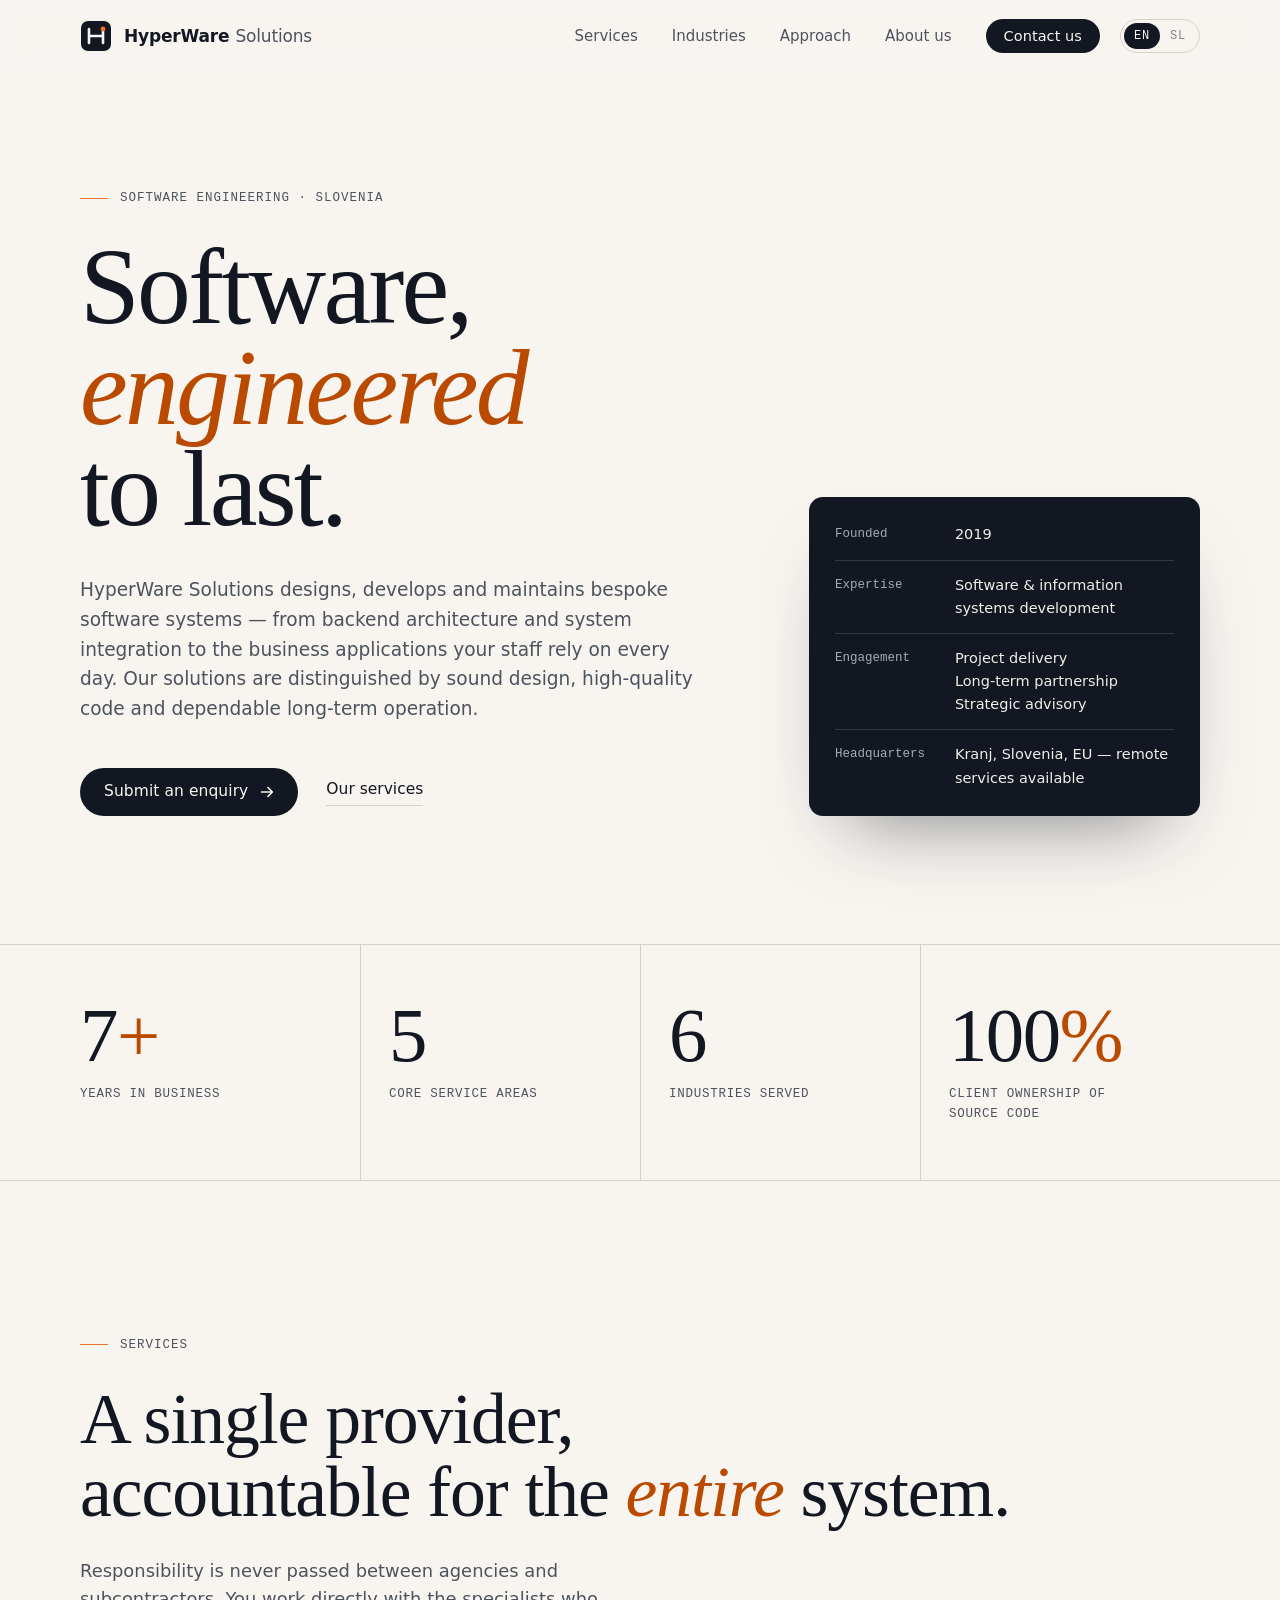
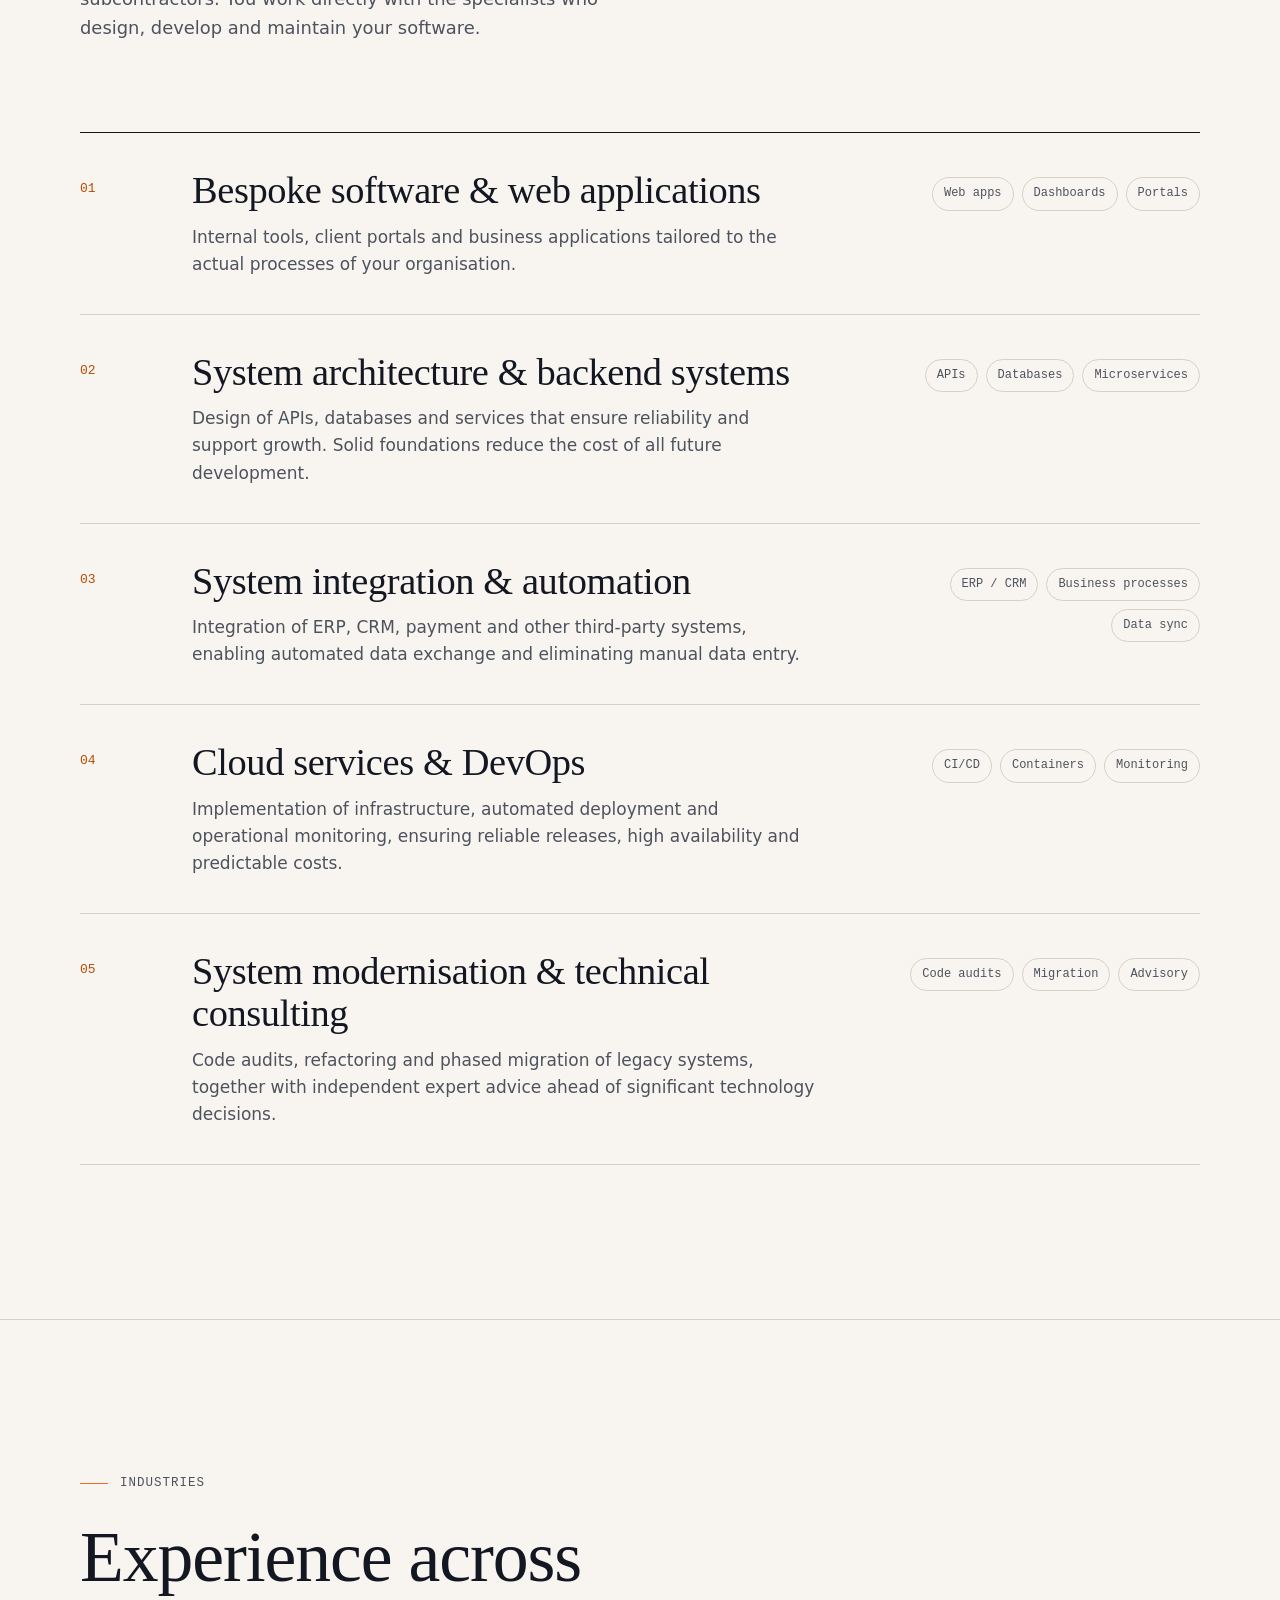
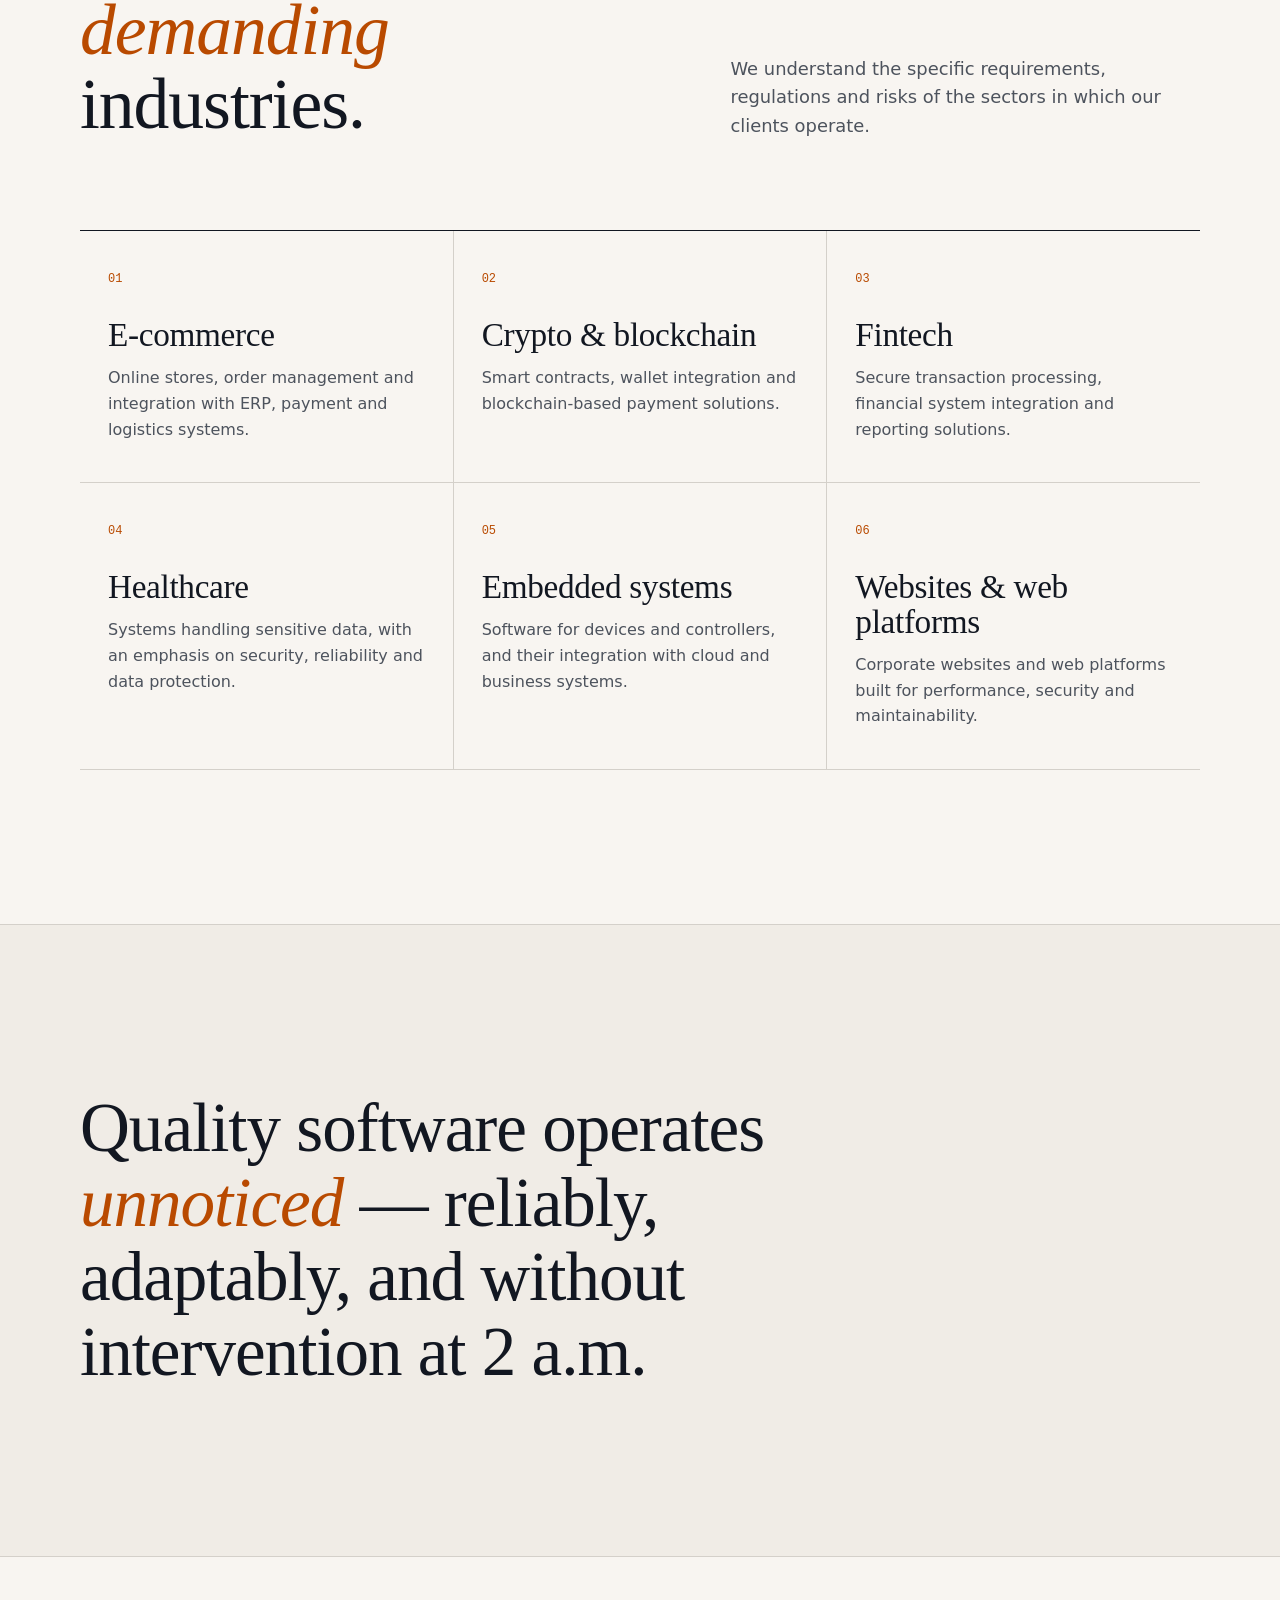
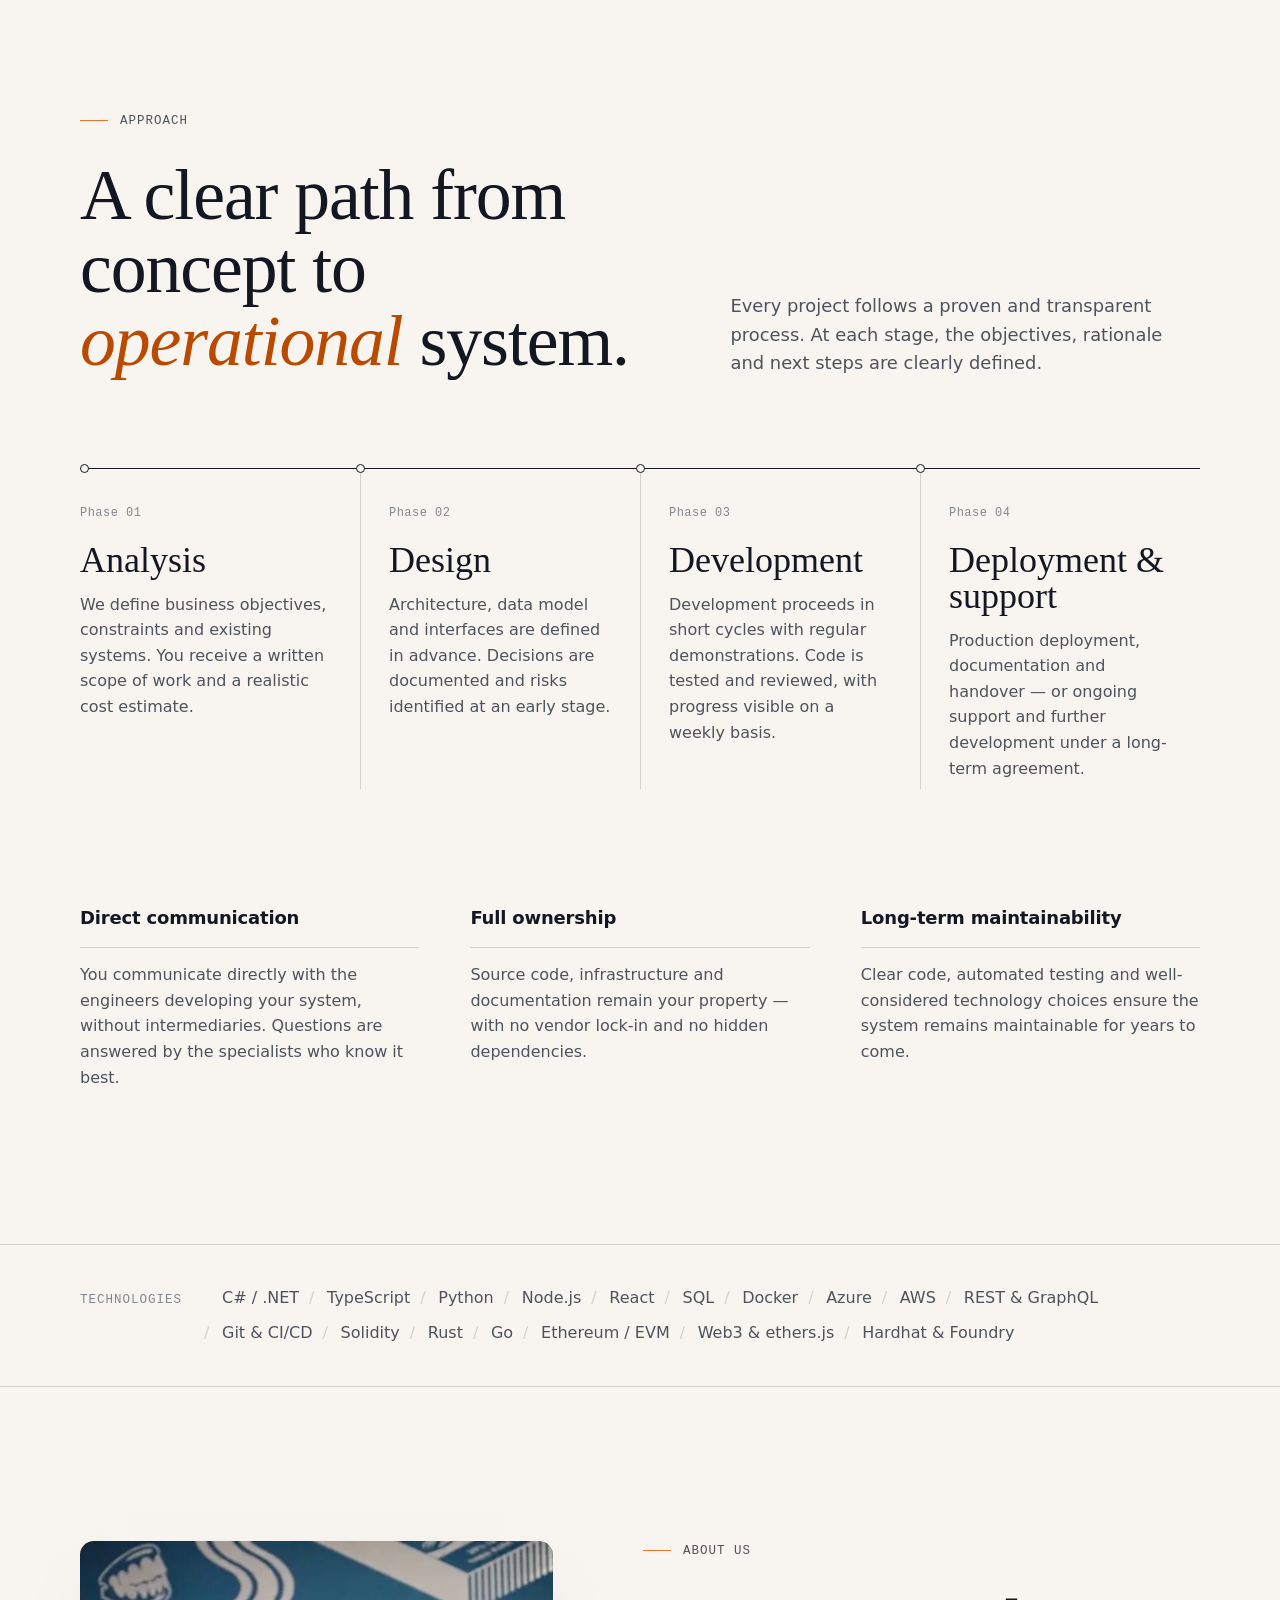
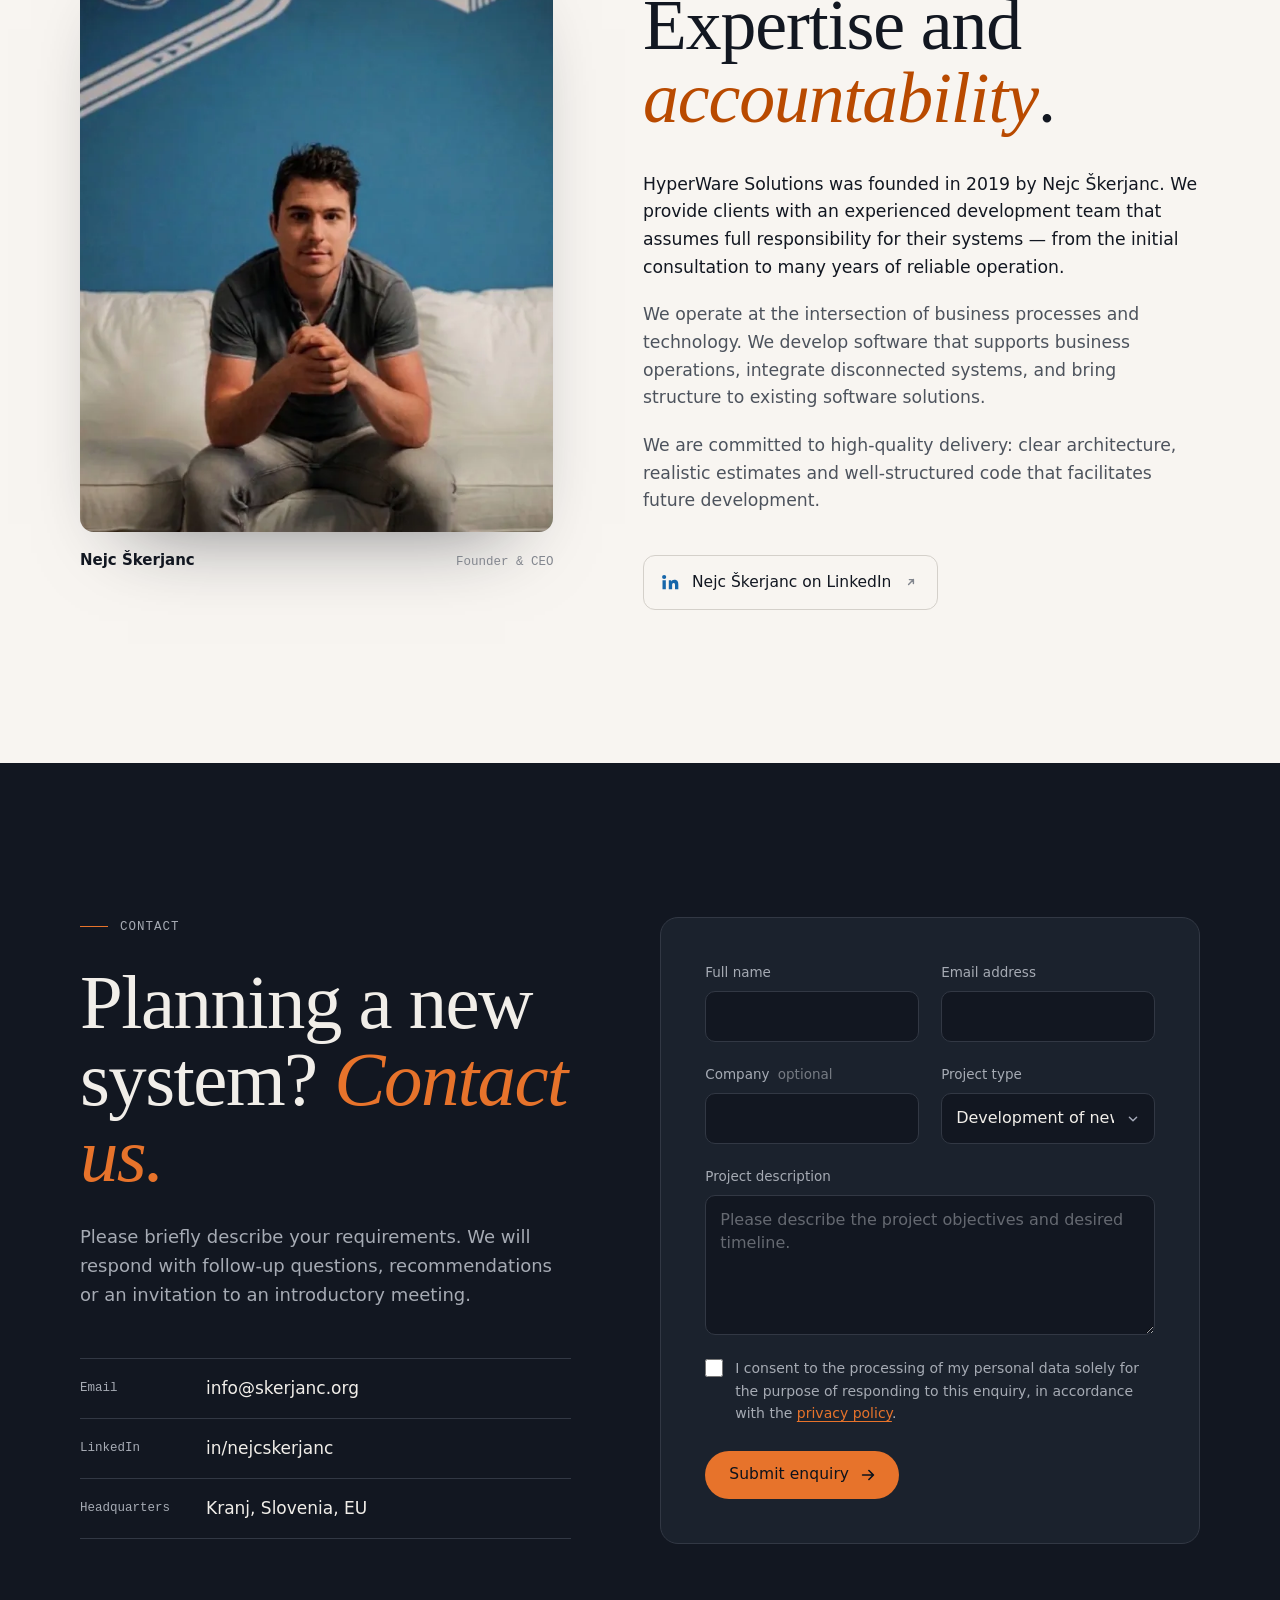
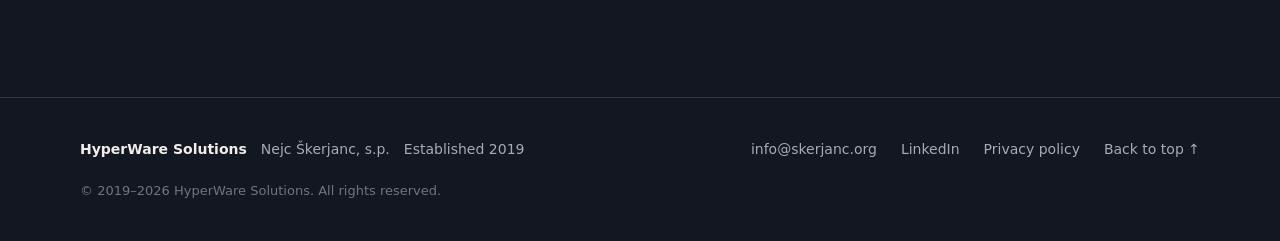
==== index.html @ 7e62a712 "Add key figures, industries, privacy policy, 404 page, share image; self-host fonts Co-Authored-By: " ====
<!doctype html>
<html lang="en">
<head>
  <meta charset="utf-8">
  <meta name="viewport" content="width=device-width, initial-scale=1">
  <title data-i18n="meta.title">HyperWare Solutions — Software &amp; Information Systems Development</title>
  <meta name="description" data-i18n-attr="content:meta.description" content="HyperWare Solutions (Nejc Škerjanc, s.p.) provides design and development of bespoke software, backend systems, system integration and cloud infrastructure for business clients.">
  <meta name="author" content="Nejc Škerjanc">
  <link rel="canonical" href="https://skerjanc.org/">

  <!-- Social preview -->
  <meta property="og:type" content="website">
  <meta property="og:title" content="HyperWare Solutions — Software, engineered to last">
  <meta property="og:description" content="Bespoke software, system architecture, integration and cloud services. Headquartered in Kranj, Slovenia.">
  <meta property="og:url" content="https://skerjanc.org/">
  <meta property="og:locale" content="en_GB">
  <meta property="og:locale:alternate" content="sl_SI">
  <meta property="og:site_name" content="HyperWare Solutions">
  <meta property="og:image" content="https://skerjanc.org/assets/share.png">
  <meta property="og:image:width" content="1200">
  <meta property="og:image:height" content="630">
  <meta property="og:image:alt" content="HyperWare Solutions — Software, engineered to last">
  <meta name="twitter:card" content="summary_large_image">
  <meta name="theme-color" content="#f6f3ee">

  <link rel="icon" href="assets/favicon.svg" type="image/svg+xml">

  <link rel="preload" href="assets/fonts/instrument-serif-normal-latin.woff2" as="font" type="font/woff2" crossorigin>
  <link rel="preload" href="assets/fonts/geist-normal-latin.woff2" as="font" type="font/woff2" crossorigin>
  <link rel="stylesheet" href="assets/fonts/fonts.css">

  <link rel="stylesheet" href="styles.css">

  <!-- Apply saved language before first paint to avoid a flash of English -->
  <script>
    (function () {
      var lang = new URLSearchParams(location.search).get('lang');
      if (lang !== 'sl' && lang !== 'en') { try { lang = localStorage.getItem('hw-lang'); } catch (e) {} }
      if (lang === 'sl') document.documentElement.classList.add('lang-pending');
      setTimeout(function () { document.documentElement.classList.remove('lang-pending'); }, 1500);
    })();
  </script>

  <script type="application/ld+json">
  {
    "@context": "https://schema.org",
    "@type": "ProfessionalService",
    "name": "HyperWare Solutions",
    "legalName": "HyperWare Solutions, Nejc Škerjanc, s.p.",
    "url": "https://skerjanc.org/",
    "foundingDate": "2019",
    "email": "info@skerjanc.org",
    "founder": { "@type": "Person", "name": "Nejc Škerjanc", "jobTitle": "Founder & CEO", "sameAs": "https://www.linkedin.com/in/nejcskerjanc" },
    "areaServed": "Europe",
    "availableLanguage": ["English", "Slovenian"],
    "address": { "@type": "PostalAddress", "addressLocality": "Kranj", "addressCountry": "SI" },
    "sameAs": ["https://www.linkedin.com/in/nejcskerjanc"]
  }
  </script>
</head>
<body>
  <a class="skip" href="#main" data-i18n="skip">Skip to content</a>

  <header class="nav" id="top">
    <div class="wrap nav__inner">
      <a class="brand" href="#top" aria-label="HyperWare Solutions">
        <svg class="brand__mark" viewBox="0 0 32 32" aria-hidden="true">
          <rect x="1" y="1" width="30" height="30" rx="7" fill="currentColor"/>
          <path d="M9 9v14M23 9v14M9 16h14" stroke="var(--paper)" stroke-width="2.6" stroke-linecap="round"/>
          <circle cx="23" cy="9" r="2.4" fill="var(--accent)"/>
        </svg>
        <span class="brand__name">HyperWare<span class="brand__sub">Solutions</span></span>
      </a>

      <nav class="nav__links" aria-label="Primary">
        <a href="#services" data-i18n="nav.services">Services</a>
        <a href="#industries" data-i18n="nav.industries">Industries</a>
        <a href="#approach" data-i18n="nav.approach">Approach</a>
        <a href="#about" data-i18n="nav.about">About us</a>
        <a class="btn btn--small" href="#contact" data-i18n="nav.cta">Contact us</a>
      </nav>

      <div class="nav__end">
        <div class="lang" role="group" aria-label="Language / Jezik">
          <button type="button" class="lang__btn" data-lang="en" aria-pressed="true" lang="en" title="English">EN</button>
          <button type="button" class="lang__btn" data-lang="sl" aria-pressed="false" lang="sl" title="Slovenščina">SL</button>
        </div>
        <button class="nav__toggle" aria-expanded="false" aria-controls="mobile-menu" aria-label="Open menu">
          <span></span><span></span>
        </button>
      </div>
    </div>
    <div class="mobile-menu" id="mobile-menu" hidden>
      <a href="#services" data-i18n="nav.services">Services</a>
      <a href="#industries" data-i18n="nav.industries">Industries</a>
      <a href="#approach" data-i18n="nav.approach">Approach</a>
      <a href="#about" data-i18n="nav.about">About us</a>
      <a href="#contact" data-i18n="nav.cta">Contact us</a>
    </div>
  </header>

  <main id="main">

    <!-- ============ HERO ============ -->
    <section class="hero">
      <div class="wrap hero__grid">
        <div class="hero__copy">
          <p class="eyebrow reveal" data-i18n="hero.eyebrow">Software engineering · Slovenia</p>
          <h1 class="hero__title reveal" data-i18n="hero.title">Software,<br><em>engineered</em> to&nbsp;last.</h1>
          <p class="hero__lede reveal" data-i18n="hero.lede">HyperWare Solutions designs, develops and maintains bespoke software systems — from backend architecture and system integration to the business applications your staff rely on every day. Our solutions are distinguished by sound design, high-quality code and dependable long-term operation.</p>
          <div class="hero__actions reveal">
            <a class="btn" href="#contact"><span data-i18n="hero.cta">Submit an enquiry</span>
              <svg viewBox="0 0 20 20" aria-hidden="true"><path d="M4 10h11m-4-5 5 5-5 5" fill="none" stroke="currentColor" stroke-width="1.8" stroke-linecap="round" stroke-linejoin="round"/></svg>
            </a>
            <a class="link-arrow" href="#services" data-i18n="hero.link">Our services</a>
          </div>
        </div>

        <aside class="spec reveal" aria-label="Studio at a glance" data-i18n-attr="aria-label:spec.aria">
          <dl class="spec__list">
            <div><dt data-i18n="spec.since.k">Founded</dt><dd>2019</dd></div>
            <div><dt data-i18n="spec.focus.k">Expertise</dt><dd data-i18n="spec.focus.v">Software &amp; information systems development</dd></div>
            <div><dt data-i18n="spec.eng.k">Engagement</dt><dd data-i18n="spec.eng.v">Project delivery<br>Long-term partnership<br>Strategic advisory</dd></div>
            <div><dt data-i18n="spec.loc.k">Headquarters</dt><dd data-i18n="spec.loc.v">Kranj, Slovenia, EU — remote services available</dd></div>
          </dl>
        </aside>
      </div>
    </section>

    <!-- ============ KEY FIGURES ============ -->
    <section class="figures" aria-label="Key figures" data-i18n-attr="aria-label:fig.aria">
      <div class="wrap">
        <dl class="figures__grid">
          <div class="figure reveal">
            <dt data-i18n="fig.years">Years in business</dt>
            <dd><span id="years-count">7</span><span class="figure__unit">+</span></dd>
          </div>
          <div class="figure reveal">
            <dt data-i18n="fig.services">Core service areas</dt>
            <dd>5</dd>
          </div>
          <div class="figure reveal">
            <dt data-i18n="fig.industries">Industries served</dt>
            <dd>6</dd>
          </div>
          <div class="figure reveal">
            <dt data-i18n="fig.ownership">Client ownership of source code</dt>
            <dd>100<span class="figure__unit">%</span></dd>
          </div>
        </dl>
      </div>
    </section>

    <!-- ============ SERVICES ============ -->
    <section class="section" id="services">
      <div class="wrap">
        <header class="section__head">
          <p class="eyebrow" data-i18n="services.eyebrow">Services</p>
          <h2 class="section__title reveal" data-i18n="services.title">A single provider,<br>accountable for the <em>entire</em> system.</h2>
          <p class="section__intro reveal" data-i18n="services.intro">Responsibility is never passed between agencies and subcontractors. You work directly with the specialists who design, develop and maintain your software.</p>
        </header>

        <ol class="services">
          <li class="service reveal">
            <span class="service__num">01</span>
            <div class="service__body">
              <h3 data-i18n="s1.h">Bespoke software &amp; web applications</h3>
              <p data-i18n="s1.p">Internal tools, client portals and business applications tailored to the actual processes of your organisation.</p>
            </div>
            <ul class="tags"><li data-i18n="s1.t1">Web apps</li><li data-i18n="s1.t2">Dashboards</li><li data-i18n="s1.t3">Portals</li></ul>
          </li>
          <li class="service reveal">
            <span class="service__num">02</span>
            <div class="service__body">
              <h3 data-i18n="s2.h">System architecture &amp; backend systems</h3>
              <p data-i18n="s2.p">Design of APIs, databases and services that ensure reliability and support growth. Solid foundations reduce the cost of all future development.</p>
            </div>
            <ul class="tags"><li data-i18n="s2.t1">APIs</li><li data-i18n="s2.t2">Databases</li><li data-i18n="s2.t3">Microservices</li></ul>
          </li>
          <li class="service reveal">
            <span class="service__num">03</span>
            <div class="service__body">
              <h3 data-i18n="s3.h">System integration &amp; automation</h3>
              <p data-i18n="s3.p">Integration of ERP, CRM, payment and other third-party systems, enabling automated data exchange and eliminating manual data entry.</p>
            </div>
            <ul class="tags"><li>ERP / CRM</li><li data-i18n="s3.t2">Business processes</li><li data-i18n="s3.t3">Data sync</li></ul>
          </li>
          <li class="service reveal">
            <span class="service__num">04</span>
            <div class="service__body">
              <h3 data-i18n="s4.h">Cloud services &amp; DevOps</h3>
              <p data-i18n="s4.p">Implementation of infrastructure, automated deployment and operational monitoring, ensuring reliable releases, high availability and predictable costs.</p>
            </div>
            <ul class="tags"><li>CI/CD</li><li data-i18n="s4.t2">Containers</li><li data-i18n="s4.t3">Monitoring</li></ul>
          </li>
          <li class="service reveal">
            <span class="service__num">05</span>
            <div class="service__body">
              <h3 data-i18n="s5.h">System modernisation &amp; technical consulting</h3>
              <p data-i18n="s5.p">Code audits, refactoring and phased migration of legacy systems, together with independent expert advice ahead of significant technology decisions.</p>
            </div>
            <ul class="tags"><li data-i18n="s5.t1">Code audits</li><li data-i18n="s5.t2">Migration</li><li data-i18n="s5.t3">Advisory</li></ul>
          </li>
        </ol>
      </div>
    </section>

    <!-- ============ INDUSTRIES ============ -->
    <section class="section" id="industries">
      <div class="wrap">
        <header class="section__head section__head--split">
          <div>
            <p class="eyebrow" data-i18n="ind.eyebrow">Industries</p>
            <h2 class="section__title reveal" data-i18n="ind.title">Experience across<br><em>demanding</em> industries.</h2>
          </div>
          <p class="section__intro reveal" data-i18n="ind.intro">
            We understand the specific requirements, regulations and risks of the
            sectors in which our clients operate.
          </p>
        </header>

        <ul class="industries">
          <li class="industry reveal">
            <span class="industry__num">01</span>
            <h3 data-i18n="i1.h">E-commerce</h3>
            <p data-i18n="i1.p">Online stores, order management and integration with ERP, payment and logistics systems.</p>
          </li>
          <li class="industry reveal">
            <span class="industry__num">02</span>
            <h3 data-i18n="i2.h">Crypto &amp; blockchain</h3>
            <p data-i18n="i2.p">Smart contracts, wallet integration and blockchain-based payment solutions.</p>
          </li>
          <li class="industry reveal">
            <span class="industry__num">03</span>
            <h3 data-i18n="i3.h">Fintech</h3>
            <p data-i18n="i3.p">Secure transaction processing, financial system integration and reporting solutions.</p>
          </li>
          <li class="industry reveal">
            <span class="industry__num">04</span>
            <h3 data-i18n="i4.h">Healthcare</h3>
            <p data-i18n="i4.p">Systems handling sensitive data, with an emphasis on security, reliability and data protection.</p>
          </li>
          <li class="industry reveal">
            <span class="industry__num">05</span>
            <h3 data-i18n="i5.h">Embedded systems</h3>
            <p data-i18n="i5.p">Software for devices and controllers, and their integration with cloud and business systems.</p>
          </li>
          <li class="industry reveal">
            <span class="industry__num">06</span>
            <h3 data-i18n="i6.h">Websites &amp; web platforms</h3>
            <p data-i18n="i6.p">Corporate websites and web platforms built for performance, security and maintainability.</p>
          </li>
        </ul>
      </div>
    </section>

    <!-- ============ STATEMENT ============ -->
    <section class="statement">
      <div class="wrap">
        <p class="statement__text reveal" data-i18n="statement">Quality software operates <em>unnoticed</em> — reliably, adaptably, and without intervention at 2&nbsp;a.m.</p>
      </div>
    </section>

    <!-- ============ APPROACH ============ -->
    <section class="section" id="approach">
      <div class="wrap">
        <header class="section__head section__head--split">
          <div>
            <p class="eyebrow" data-i18n="approach.eyebrow">Approach</p>
            <h2 class="section__title reveal" data-i18n="approach.title">A clear path from<br>concept to <em>operational</em> system.</h2>
          </div>
          <p class="section__intro reveal" data-i18n="approach.intro">Every project follows a proven and transparent process. At each stage, the objectives, rationale and next steps are clearly defined.</p>
        </header>

        <ol class="steps">
          <li class="step reveal">
            <span class="step__label"><span data-i18n="phase">Phase</span> 01</span>
            <h3 data-i18n="p1.h">Analysis</h3>
            <p data-i18n="p1.p">We define business objectives, constraints and existing systems. You receive a written scope of work and a realistic cost estimate.</p>
          </li>
          <li class="step reveal">
            <span class="step__label"><span data-i18n="phase">Phase</span> 02</span>
            <h3 data-i18n="p2.h">Design</h3>
            <p data-i18n="p2.p">Architecture, data model and interfaces are defined in advance. Decisions are documented and risks identified at an early stage.</p>
          </li>
          <li class="step reveal">
            <span class="step__label"><span data-i18n="phase">Phase</span> 03</span>
            <h3 data-i18n="p3.h">Development</h3>
            <p data-i18n="p3.p">Development proceeds in short cycles with regular demonstrations. Code is tested and reviewed, with progress visible on a weekly basis.</p>
          </li>
          <li class="step reveal">
            <span class="step__label"><span data-i18n="phase">Phase</span> 04</span>
            <h3 data-i18n="p4.h">Deployment &amp; support</h3>
            <p data-i18n="p4.p">Production deployment, documentation and handover — or ongoing support and further development under a long-term agreement.</p>
          </li>
        </ol>

        <div class="principles">
          <div class="principle reveal">
            <h3 data-i18n="pr1.h">Direct communication</h3>
            <p data-i18n="pr1.p">You communicate directly with the engineers developing your system, without intermediaries. Questions are answered by the specialists who know it best.</p>
          </div>
          <div class="principle reveal">
            <h3 data-i18n="pr2.h">Full ownership</h3>
            <p data-i18n="pr2.p">Source code, infrastructure and documentation remain your property — with no vendor lock-in and no hidden dependencies.</p>
          </div>
          <div class="principle reveal">
            <h3 data-i18n="pr3.h">Long-term maintainability</h3>
            <p data-i18n="pr3.p">Clear code, automated testing and well-considered technology choices ensure the system remains maintainable for years to come.</p>
          </div>
        </div>
      </div>
    </section>

    <!-- ============ STACK ============ -->
    <section class="stack" aria-label="Technologies" data-i18n-attr="aria-label:stack.aria">
      <div class="wrap stack__inner">
        <p class="stack__label" data-i18n="stack.label">Technologies</p>
        <ul class="stack__list">
          <li>C# / .NET</li><li>TypeScript</li><li>Python</li><li>Node.js</li>
          <li>React</li><li>SQL</li><li>Docker</li>
          <li>Azure</li><li>AWS</li><li>REST &amp; GraphQL</li><li>Git &amp; CI/CD</li>
          <li>Solidity</li><li>Rust</li><li>Go</li><li>Ethereum / EVM</li><li>Web3 &amp; ethers.js</li><li>Hardhat &amp; Foundry</li>
        </ul>
      </div>
    </section>

    <!-- ============ ABOUT ============ -->
    <section class="section" id="about">
      <div class="wrap about">
        <figure class="portrait reveal">
          <picture>
            <source srcset="assets/nejc.webp" type="image/webp">
            <img src="assets/nejc.jpg" alt="Nejc Škerjanc, Founder &amp; CEO of HyperWare Solutions" width="673" height="842" loading="lazy" decoding="async">
          </picture>
          <figcaption>
            <strong>Nejc Škerjanc</strong>
            <span data-i18n="about.role">Founder &amp; CEO</span>
          </figcaption>
        </figure>

        <div class="about__copy">
          <p class="eyebrow" data-i18n="about.eyebrow">About us</p>
          <h2 class="section__title reveal" data-i18n="about.title">Expertise and <em>accountability</em>.</h2>
          <div class="prose reveal">
            <p data-i18n="about.p1">HyperWare Solutions was founded in 2019 by Nejc Škerjanc. We provide clients with an experienced development team that assumes full responsibility for their systems — from the initial consultation to many years of reliable operation.</p>
            <p data-i18n="about.p2">We operate at the intersection of business processes and technology. We develop software that supports business operations, integrate disconnected systems, and bring structure to existing software solutions.</p>
            <p data-i18n="about.p3">We are committed to high-quality delivery: clear architecture, realistic estimates and well-structured code that facilitates future development.</p>
          </div>
          <a class="linkedin reveal" href="https://www.linkedin.com/in/nejcskerjanc" target="_blank" rel="noopener">
            <svg viewBox="0 0 24 24" aria-hidden="true"><path fill="currentColor" d="M4.98 3.5a2.5 2.5 0 1 1 0 5 2.5 2.5 0 0 1 0-5ZM3 9.75h4v11H3v-11Zm6.5 0h3.83v1.5h.06c.53-1 1.84-2.06 3.79-2.06 4.05 0 4.82 2.67 4.82 6.13v5.43h-4v-4.82c0-1.15-.02-2.63-1.6-2.63-1.6 0-1.85 1.25-1.85 2.55v4.9h-4v-11Z"/></svg>
            <span data-i18n="about.linkedin">Nejc Škerjanc on LinkedIn</span>
            <svg class="ext" viewBox="0 0 20 20" aria-hidden="true"><path d="M7 13 13 7m-5 0h5v5" fill="none" stroke="currentColor" stroke-width="1.8" stroke-linecap="round" stroke-linejoin="round"/></svg>
          </a>
        </div>
      </div>
    </section>

    <!-- ============ CONTACT ============ -->
    <section class="contact" id="contact">
      <div class="wrap contact__grid">
        <div class="contact__intro">
          <p class="eyebrow eyebrow--light" data-i18n="contact.eyebrow">Contact</p>
          <h2 class="contact__title reveal" data-i18n="contact.title">Planning a new<br>system? <em>Contact us.</em></h2>
          <p class="contact__lede reveal" data-i18n="contact.lede">Please briefly describe your requirements. We will respond with follow-up questions, recommendations or an invitation to an introductory meeting.</p>

          <ul class="contact__direct reveal">
            <li>
              <span class="contact__k" data-i18n="contact.email">Email</span>
              <a href="mailto:info@skerjanc.org">info@skerjanc.org</a>
            </li>
            <li>
              <span class="contact__k">LinkedIn</span>
              <a href="https://www.linkedin.com/in/nejcskerjanc" target="_blank" rel="noopener">in/nejcskerjanc</a>
            </li>
            <li>
              <span class="contact__k" data-i18n="contact.based.k">Headquarters</span>
              <span data-i18n="contact.based.v">Kranj, Slovenia, EU</span>
            </li>
          </ul>
        </div>

        <!--
          Contact form is powered by Web3Forms (free, works on static GitHub Pages).
          1. Go to https://web3forms.com, enter info@skerjanc.org, get your Access Key by email.
          2. Paste it into the "access_key" value below.
        -->
        <form class="form reveal" id="contact-form" action="https://api.web3forms.com/submit" method="POST" novalidate>
          <input type="hidden" name="access_key" value="YOUR_WEB3FORMS_ACCESS_KEY">
          <input type="hidden" name="subject" value="New enquiry from skerjanc.org">
          <input type="hidden" name="from_name" value="skerjanc.org">
          <input type="hidden" name="language" value="en">
          <input type="checkbox" name="botcheck" class="hp" tabindex="-1" autocomplete="off" aria-hidden="true">

          <div class="form__row">
            <div class="field">
              <label for="f-name" data-i18n="form.name">Full name</label>
              <input id="f-name" name="name" type="text" autocomplete="name" required>
            </div>
            <div class="field">
              <label for="f-email" data-i18n="form.email">Email address</label>
              <input id="f-email" name="email" type="email" autocomplete="email" required>
            </div>
          </div>

          <div class="form__row">
            <div class="field">
              <label for="f-company" data-i18n="form.company">Company <span class="opt">optional</span></label>
              <input id="f-company" name="company" type="text" autocomplete="organization">
            </div>
            <div class="field">
              <label for="f-type" data-i18n="form.type">Project type</label>
              <select id="f-type" name="project_type">
                <option data-i18n="form.type1">Development of new software or application</option>
                <option data-i18n="form.type2">Integration or automation</option>
                <option data-i18n="form.type3">Upgrade or modernisation of an existing system</option>
                <option data-i18n="form.type4">Consulting or technical review</option>
                <option data-i18n="form.type5">Other</option>
              </select>
            </div>
          </div>

          <div class="field">
            <label for="f-msg" data-i18n="form.msg">Project description</label>
            <textarea id="f-msg" name="message" rows="5" required placeholder="Please describe the project objectives and desired timeline." data-i18n-attr="placeholder:form.msg.ph"></textarea>
          </div>

          <label class="consent">
            <input type="checkbox" name="consent" required>
            <span data-i18n="form.consent">I consent to the processing of my personal data solely for the purpose of responding to this enquiry, in accordance with the <a href="privacy.html" target="_blank" rel="noopener">privacy policy</a>.</span>
          </label>

          <div class="form__foot">
            <button class="btn btn--accent" type="submit">
              <span class="btn__label" data-i18n="form.send">Submit enquiry</span>
              <svg viewBox="0 0 20 20" aria-hidden="true"><path d="M4 10h11m-4-5 5 5-5 5" fill="none" stroke="currentColor" stroke-width="1.8" stroke-linecap="round" stroke-linejoin="round"/></svg>
            </button>
            <p class="form__status" role="status" aria-live="polite"></p>
          </div>
        </form>
      </div>
    </section>
  </main>

  <footer class="footer">
    <div class="wrap footer__inner">
      <div class="footer__brand">
        <strong>HyperWare Solutions</strong>
        <span>Nejc Škerjanc, s.p.</span>
        <span data-i18n="footer.est">Established 2019</span>
        <!-- Add when ready:  <span>Matična št.: XXXXXXX · ID za DDV: SIXXXXXXXX</span> -->
      </div>
      <nav class="footer__links" aria-label="Footer">
        <a href="mailto:info@skerjanc.org">info@skerjanc.org</a>
        <a href="https://www.linkedin.com/in/nejcskerjanc" target="_blank" rel="noopener">LinkedIn</a>
        <a href="privacy.html" data-i18n="footer.privacy">Privacy policy</a>
        <a href="#top" data-i18n="footer.top">Back to top ↑</a>
      </nav>
      <p class="footer__copy">© 2019–<span id="year">2026</span> HyperWare Solutions. <span data-i18n="footer.rights">All rights reserved.</span></p>
    </div>
  </footer>

  <script src="i18n.js" defer></script>
  <script src="script.js" defer></script>
</body>
</html>
---- assets/fonts/fonts.css ----
/* Self-hosted fonts (SIL Open Font License) — no requests to Google servers */

/* latin-ext */
@font-face {
  font-family: 'Geist';
  font-style: normal;
  font-weight: 300 700;
  font-display: swap;
  src: url(geist-normal-latin-ext.woff2) format('woff2');
  unicode-range: U+0100-02BA, U+02BD-02C5, U+02C7-02CC, U+02CE-02D7, U+02DD-02FF, U+0304, U+0308, U+0329, U+1D00-1DBF, U+1E00-1E9F, U+1EF2-1EFF, U+2020, U+20A0-20AB, U+20AD-20C4, U+2113, U+2C60-2C7F, U+A720-A7FF;
}

/* latin */
@font-face {
  font-family: 'Geist';
  font-style: normal;
  font-weight: 300 700;
  font-display: swap;
  src: url(geist-normal-latin.woff2) format('woff2');
  unicode-range: U+0000-00FF, U+0131, U+0152-0153, U+02BB-02BC, U+02C6, U+02DA, U+02DC, U+0304, U+0308, U+0329, U+2000-206F, U+20AC, U+2122, U+2191, U+2193, U+2212, U+2215, U+FEFF, U+FFFD;
}

/* latin-ext */
@font-face {
  font-family: 'Geist Mono';
  font-style: normal;
  font-weight: 400;
  font-display: swap;
  src: url(geist-mono-normal-latin-ext.woff2) format('woff2');
  unicode-range: U+0100-02BA, U+02BD-02C5, U+02C7-02CC, U+02CE-02D7, U+02DD-02FF, U+0304, U+0308, U+0329, U+1D00-1DBF, U+1E00-1E9F, U+1EF2-1EFF, U+2020, U+20A0-20AB, U+20AD-20C4, U+2113, U+2C60-2C7F, U+A720-A7FF;
}

/* latin */
@font-face {
  font-family: 'Geist Mono';
  font-style: normal;
  font-weight: 400;
  font-display: swap;
  src: url(geist-mono-normal-latin.woff2) format('woff2');
  unicode-range: U+0000-00FF, U+0131, U+0152-0153, U+02BB-02BC, U+02C6, U+02DA, U+02DC, U+0304, U+0308, U+0329, U+2000-206F, U+20AC, U+2122, U+2191, U+2193, U+2212, U+2215, U+FEFF, U+FFFD;
}

/* latin-ext */
@font-face {
  font-family: 'Geist Mono';
  font-style: normal;
  font-weight: 500;
  font-display: swap;
  src: url(geist-mono-normal-latin-ext.woff2) format('woff2');
  unicode-range: U+0100-02BA, U+02BD-02C5, U+02C7-02CC, U+02CE-02D7, U+02DD-02FF, U+0304, U+0308, U+0329, U+1D00-1DBF, U+1E00-1E9F, U+1EF2-1EFF, U+2020, U+20A0-20AB, U+20AD-20C4, U+2113, U+2C60-2C7F, U+A720-A7FF;
}

/* latin */
@font-face {
  font-family: 'Geist Mono';
  font-style: normal;
  font-weight: 500;
  font-display: swap;
  src: url(geist-mono-normal-latin.woff2) format('woff2');
  unicode-range: U+0000-00FF, U+0131, U+0152-0153, U+02BB-02BC, U+02C6, U+02DA, U+02DC, U+0304, U+0308, U+0329, U+2000-206F, U+20AC, U+2122, U+2191, U+2193, U+2212, U+2215, U+FEFF, U+FFFD;
}

/* latin-ext */
@font-face {
  font-family: 'Instrument Serif';
  font-style: italic;
  font-weight: 400;
  font-display: swap;
  src: url(instrument-serif-italic-latin-ext.woff2) format('woff2');
  unicode-range: U+0100-02BA, U+02BD-02C5, U+02C7-02CC, U+02CE-02D7, U+02DD-02FF, U+0304, U+0308, U+0329, U+1D00-1DBF, U+1E00-1E9F, U+1EF2-1EFF, U+2020, U+20A0-20AB, U+20AD-20C4, U+2113, U+2C60-2C7F, U+A720-A7FF;
}

/* latin */
@font-face {
  font-family: 'Instrument Serif';
  font-style: italic;
  font-weight: 400;
  font-display: swap;
  src: url(instrument-serif-italic-latin.woff2) format('woff2');
  unicode-range: U+0000-00FF, U+0131, U+0152-0153, U+02BB-02BC, U+02C6, U+02DA, U+02DC, U+0304, U+0308, U+0329, U+2000-206F, U+20AC, U+2122, U+2191, U+2193, U+2212, U+2215, U+FEFF, U+FFFD;
}

/* latin-ext */
@font-face {
  font-family: 'Instrument Serif';
  font-style: normal;
  font-weight: 400;
  font-display: swap;
  src: url(instrument-serif-normal-latin-ext.woff2) format('woff2');
  unicode-range: U+0100-02BA, U+02BD-02C5, U+02C7-02CC, U+02CE-02D7, U+02DD-02FF, U+0304, U+0308, U+0329, U+1D00-1DBF, U+1E00-1E9F, U+1EF2-1EFF, U+2020, U+20A0-20AB, U+20AD-20C4, U+2113, U+2C60-2C7F, U+A720-A7FF;
}

/* latin */
@font-face {
  font-family: 'Instrument Serif';
  font-style: normal;
  font-weight: 400;
  font-display: swap;
  src: url(instrument-serif-normal-latin.woff2) format('woff2');
  unicode-range: U+0000-00FF, U+0131, U+0152-0153, U+02BB-02BC, U+02C6, U+02DA, U+02DC, U+0304, U+0308, U+0329, U+2000-206F, U+20AC, U+2122, U+2191, U+2193, U+2212, U+2215, U+FEFF, U+FFFD;
}
---- styles.css ----
/* ==========================================================
   HyperWare Solutions — skerjanc.org
   ========================================================== */

:root {
  /* Warm paper + deep ink, one signal colour. Neutrals tinted toward the ink hue. */
  --paper:      oklch(0.972 0.007 80);
  --paper-2:    oklch(0.945 0.009 80);
  --ink:        oklch(0.205 0.022 262);
  --ink-2:      oklch(0.25 0.024 262);
  --ink-soft:   oklch(0.44 0.018 262);
  --ink-faint:  oklch(0.62 0.012 262);
  --rule:       oklch(0.86 0.01 80);
  --accent:     oklch(0.68 0.165 48);   /* ember */
  --accent-ink: oklch(0.55 0.16 45);

  --on-dark:       oklch(0.95 0.008 80);
  --on-dark-soft:  oklch(0.74 0.014 262);
  --on-dark-rule:  oklch(0.34 0.022 262);

  --serif: "Instrument Serif", "Times New Roman", serif;
  --sans:  "Geist", ui-sans-serif, system-ui, sans-serif;
  --mono:  "Geist Mono", ui-monospace, "SFMono-Regular", Menlo, monospace;

  --wrap: 1200px;
  --gutter: clamp(16px, 4vw, 40px);
  --section-y: clamp(88px, 12vw, 168px);
  --radius: 14px;

  --ease-out: cubic-bezier(0.22, 1, 0.36, 1);
}

*, *::before, *::after { box-sizing: border-box; }

html {
  scroll-behavior: smooth;
  scroll-padding-top: 84px;
  -webkit-text-size-adjust: 100%;
}

body {
  margin: 0;
  background: var(--paper);
  color: var(--ink);
  font-family: var(--sans);
  font-size: 17px;
  line-height: 1.6;
  font-weight: 400;
  -webkit-font-smoothing: antialiased;
  text-rendering: optimizeLegibility;
  overflow-x: hidden;
}

img, svg { display: block; max-width: 100%; }
a { color: inherit; }
h1, h2, h3 { margin: 0; font-weight: 400; }
p { margin: 0; }
ul, ol { margin: 0; padding: 0; list-style: none; }

em {
  font-family: var(--serif);
  font-style: italic;
  font-weight: 400;
}

::selection { background: var(--accent); color: var(--paper); }

:focus-visible {
  outline: 2px solid var(--accent);
  outline-offset: 3px;
  border-radius: 4px;
}

.wrap {
  width: 100%;
  max-width: var(--wrap);
  margin-inline: auto;
  padding-inline: var(--gutter);
}

.skip {
  position: absolute; left: 12px; top: -60px; z-index: 100;
  background: var(--ink); color: var(--paper);
  padding: 10px 16px; border-radius: 8px; text-decoration: none;
}
.skip:focus { top: 12px; }

/* ---------- Type primitives ---------- */

.eyebrow {
  font-family: var(--mono);
  font-size: 12.5px;
  letter-spacing: 0.08em;
  text-transform: uppercase;
  color: var(--ink-soft);
  display: flex;
  align-items: center;
  gap: 12px;
  margin-bottom: 28px;
}
.eyebrow::before {
  content: "";
  width: 28px; height: 1px;
  background: var(--accent);
}
.eyebrow--light { color: var(--on-dark-soft); }

.section__title {
  font-family: var(--serif);
  font-size: clamp(40px, 5.6vw, 76px);
  line-height: 1.02;
  letter-spacing: -0.015em;
  text-wrap: balance;
}
.section__title em { color: var(--accent-ink); }

.section__intro {
  max-width: 46ch;
  color: var(--ink-soft);
  font-size: clamp(17px, 1.4vw, 19px);
  margin-top: 28px;
}

/* ---------- Buttons ---------- */

.btn {
  --bg: var(--ink);
  --fg: var(--paper);
  display: inline-flex;
  align-items: center;
  gap: 10px;
  padding: 15px 22px 15px 24px;
  background: var(--bg);
  color: var(--fg);
  border: 0;
  border-radius: 999px;
  font: 500 15.5px/1 var(--sans);
  letter-spacing: 0.005em;
  text-decoration: none;
  cursor: pointer;
  transition: transform 0.35s var(--ease-out), background-color 0.25s, box-shadow 0.35s var(--ease-out);
}
.btn svg { width: 18px; height: 18px; transition: transform 0.35s var(--ease-out); }
.btn:hover { transform: translateY(-1px); box-shadow: 0 10px 24px -12px oklch(0.2 0.02 262 / 0.5); }
.btn:hover svg { transform: translateX(3px); }
.btn:active { transform: translateY(0); }

.btn--small { padding: 10px 18px; font-size: 14.5px; }
.btn--accent { --bg: var(--accent); --fg: oklch(0.18 0.02 262); }
.btn--accent:hover { box-shadow: 0 12px 28px -12px oklch(0.68 0.165 48 / 0.7); }
.btn[disabled] { opacity: 0.6; cursor: progress; transform: none; }

.link-arrow {
  font-weight: 500;
  font-size: 15.5px;
  text-decoration: none;
  border-bottom: 1px solid var(--rule);
  padding-bottom: 3px;
  transition: border-color 0.25s;
}
.link-arrow:hover { border-color: var(--ink); }

/* ---------- Navigation ---------- */

.nav {
  position: sticky;
  top: 0;
  z-index: 50;
  background: oklch(0.972 0.007 80 / 0.82);
  backdrop-filter: saturate(140%) blur(14px);
  -webkit-backdrop-filter: saturate(140%) blur(14px);
  border-bottom: 1px solid transparent;
  transition: border-color 0.3s;
}
.nav.is-scrolled { border-bottom-color: var(--rule); }

.nav__inner {
  display: flex;
  align-items: center;
  justify-content: space-between;
  height: 72px;
}

.brand {
  display: flex;
  align-items: center;
  gap: 12px;
  text-decoration: none;
  color: var(--ink);
}
.brand__mark { width: 32px; height: 32px; }
.brand__name {
  font-weight: 600;
  font-size: 17px;
  letter-spacing: -0.01em;
  line-height: 1;
}
.brand__sub {
  font-weight: 400;
  color: var(--ink-soft);
  margin-left: 6px;
}

.nav__links {
  display: flex;
  align-items: center;
  gap: 34px;
  margin-left: auto;
  margin-right: 20px;
  font-size: 15px;
}
.nav__links a:not(.btn) {
  text-decoration: none;
  color: var(--ink-soft);
  transition: color 0.2s;
}
.nav__links a:not(.btn):hover { color: var(--ink); }

.nav__toggle {
  display: none;
  width: 44px; height: 44px;
  border: 0; background: none; padding: 0;
  cursor: pointer;
  position: relative;
}
.nav__toggle span {
  position: absolute; left: 11px; right: 11px; height: 1.6px;
  background: var(--ink);
  transition: transform 0.3s var(--ease-out), top 0.3s var(--ease-out);
}
.nav__toggle span:first-child { top: 18px; }
.nav__toggle span:last-child  { top: 25px; }
.nav__toggle[aria-expanded="true"] span:first-child { top: 21.5px; transform: rotate(45deg); }
.nav__toggle[aria-expanded="true"] span:last-child  { top: 21.5px; transform: rotate(-45deg); }

.mobile-menu {
  border-top: 1px solid var(--rule);
  padding: 8px var(--gutter) 24px;
}
.mobile-menu a {
  display: block;
  padding: 14px 0;
  font-family: var(--serif);
  font-size: 30px;
  text-decoration: none;
  border-bottom: 1px solid var(--rule);
}

/* Language switch */
.nav__end { display: flex; align-items: center; gap: 8px; }
.lang {
  display: inline-flex;
  padding: 3px;
  border: 1px solid var(--rule);
  border-radius: 999px;
  background: var(--paper);
}
.lang__btn {
  font: 500 12px/1 var(--mono);
  letter-spacing: 0.06em;
  color: var(--ink-faint);
  background: none;
  border: 0;
  border-radius: 999px;
  padding: 7px 10px;
  min-width: 36px;
  cursor: pointer;
  transition: color 0.2s, background-color 0.25s var(--ease-out);
}
.lang__btn:hover { color: var(--ink); }
.lang__btn[aria-pressed="true"] { background: var(--ink); color: var(--paper); }

/* Hide content until Slovenian is applied, so English never flashes */
.lang-pending body { visibility: hidden; }

/* ---------- Hero ---------- */

.hero {
  padding-top: clamp(64px, 9vw, 128px);
  padding-bottom: clamp(80px, 10vw, 140px);
}

.hero__grid {
  display: grid;
  grid-template-columns: minmax(0, 1.7fr) minmax(0, 1fr);
  gap: clamp(40px, 5vw, 80px);
  align-items: end;
}

.hero__title {
  font-family: var(--serif);
  font-size: clamp(52px, 8.4vw, 124px);
  line-height: 0.94;
  letter-spacing: -0.025em;
}
.hero__title em { color: var(--accent-ink); }

.hero__lede {
  margin-top: 36px;
  max-width: 52ch;
  font-size: clamp(17px, 1.45vw, 20px);
  color: var(--ink-soft);
}

.hero__actions {
  margin-top: 44px;
  display: flex;
  flex-wrap: wrap;
  align-items: center;
  gap: 28px;
}

/* Slovenian headlines run longer — scale them down a touch */
html[lang="sl"] .hero__title { font-size: clamp(46px, 6.6vw, 98px); line-height: 0.98; }
html[lang="sl"] .statement__text { max-width: 24ch; }

/* Spec sheet */
.spec {
  background: var(--ink);
  color: var(--on-dark);
  border-radius: var(--radius);
  padding: 26px;
  font-size: 14.5px;
  box-shadow: 0 40px 80px -40px oklch(0.2 0.02 262 / 0.55);
}
.spec__head {
  display: flex;
  align-items: center;
  gap: 10px;
  font-family: var(--mono);
  font-size: 12.5px;
  color: var(--on-dark-soft);
  padding-bottom: 18px;
  border-bottom: 1px solid var(--on-dark-rule);
}
.dot {
  width: 8px; height: 8px; border-radius: 50%;
  background: oklch(0.78 0.16 150);
  box-shadow: 0 0 0 4px oklch(0.78 0.16 150 / 0.18);
  animation: pulse 2.4s ease-in-out infinite;
}
@keyframes pulse {
  50% { box-shadow: 0 0 0 7px oklch(0.78 0.16 150 / 0.05); }
}
.spec__list { margin: 0; }
.spec__list > div:first-child { padding-top: 0; }
.spec__list > div:last-child { border-bottom: 0; padding-bottom: 0; }
.spec__list > div {
  display: grid;
  grid-template-columns: 104px 1fr;
  gap: 16px;
  padding: 13px 0;
  border-bottom: 1px solid var(--on-dark-rule);
}
.spec__list dt {
  font-family: var(--mono);
  font-size: 12.5px;
  color: var(--on-dark-soft);
  padding-top: 1px;
}
.spec__list dd { margin: 0; }
.spec__foot {
  padding-top: 18px;
  font-family: var(--mono);
  font-size: 12.5px;
  color: var(--accent);
}
.spec__foot code { font-family: inherit; }

/* ---------- Sections ---------- */

.section { padding-block: var(--section-y); border-top: 1px solid var(--rule); }

.section__head { margin-bottom: clamp(56px, 7vw, 96px); }
.section__head--split {
  display: grid;
  grid-template-columns: 1.3fr 1fr;
  gap: 40px;
  align-items: end;
}
.section__head--split .section__intro { margin-top: 0; }

/* Services — numbered editorial rows */
.services { border-top: 1px solid var(--ink); }

.service {
  display: grid;
  grid-template-columns: 80px minmax(0, 1fr) 320px;
  gap: 32px;
  padding: 36px 0;
  border-bottom: 1px solid var(--rule);
  align-items: start;
  transition: background-color 0.4s;
}
.service__num {
  font-family: var(--mono);
  font-size: 13px;
  color: var(--accent-ink);
  padding-top: 10px;
}
.service h3 {
  font-family: var(--serif);
  font-size: clamp(28px, 3vw, 40px);
  line-height: 1.1;
  letter-spacing: -0.01em;
  transition: transform 0.5s var(--ease-out);
}
.service p {
  margin-top: 12px;
  max-width: 58ch;
  color: var(--ink-soft);
}
.service:hover h3 { transform: translateX(6px); }

.tags {
  display: flex;
  flex-wrap: wrap;
  gap: 8px;
  justify-content: flex-end;
  padding-top: 8px;
}
.tags li {
  font-family: var(--mono);
  font-size: 12px;
  padding: 6px 11px;
  border: 1px solid var(--rule);
  border-radius: 999px;
  color: var(--ink-soft);
  white-space: nowrap;
}

/* Statement */
.statement {
  background: var(--paper-2);
  padding-block: clamp(96px, 13vw, 180px);
  border-top: 1px solid var(--rule);
}
.statement__text {
  font-family: var(--serif);
  font-size: clamp(36px, 5.4vw, 80px);
  line-height: 1.08;
  letter-spacing: -0.015em;
  max-width: 20ch;
  text-wrap: balance;
}
.statement__text em { color: var(--accent-ink); }

/* Steps */
.steps {
  display: grid;
  grid-template-columns: repeat(4, 1fr);
  counter-reset: step;
  border-top: 1px solid var(--ink);
}
.step {
  padding: 28px 28px 8px 0;
  position: relative;
}
.step + .step { padding-left: 28px; border-left: 1px solid var(--rule); }
.step::before {
  content: "";
  position: absolute;
  top: -5px;
  left: 0;
  width: 9px; height: 9px;
  border-radius: 50%;
  background: var(--paper);
  border: 1.5px solid var(--ink);
}
.step + .step::before { left: -5px; }
.step__label {
  font-family: var(--mono);
  font-size: 12px;
  color: var(--ink-faint);
  letter-spacing: 0.04em;
}
.step h3 {
  margin-top: 18px;
  font-family: var(--serif);
  font-size: 36px;
  line-height: 1;
}
.step p { margin-top: 14px; color: var(--ink-soft); font-size: 16px; }

.principles {
  margin-top: clamp(72px, 9vw, 120px);
  display: grid;
  grid-template-columns: repeat(3, 1fr);
  gap: clamp(28px, 4vw, 56px);
}
.principle h3 {
  font-size: 18px;
  font-weight: 600;
  letter-spacing: -0.01em;
  padding-bottom: 14px;
  border-bottom: 1px solid var(--rule);
  margin-bottom: 14px;
}
.principle p { color: var(--ink-soft); font-size: 16px; }

/* Stack */
.stack {
  border-top: 1px solid var(--rule);
  padding-block: 40px;
}
.stack__inner {
  display: flex;
  align-items: baseline;
  gap: 40px;
}
.stack__label {
  font-family: var(--mono);
  font-size: 12.5px;
  text-transform: uppercase;
  letter-spacing: 0.08em;
  color: var(--ink-faint);
  white-space: nowrap;
}
.stack__list {
  display: flex;
  flex-wrap: wrap;
  gap: 10px 28px;
  font-size: 16px;
  color: var(--ink-soft);
}
.stack__list li { position: relative; }
.stack__list li + li::before {
  content: "/";
  position: absolute;
  left: -18px;
  color: var(--rule);
}

/* About */
.about {
  display: grid;
  grid-template-columns: minmax(0, 0.85fr) minmax(0, 1fr);
  gap: clamp(48px, 7vw, 112px);
  align-items: start;
}

.portrait { margin: 0; position: sticky; top: 104px; }
.portrait picture { display: block; }
.portrait img { height: auto; background: var(--ink); box-shadow: 0 40px 80px -48px oklch(0.2 0.02 262 / 0.6); }
.portrait img,
.portrait__placeholder {
  width: 100%;
  aspect-ratio: 4 / 5;
  object-fit: cover;
  border-radius: var(--radius);
}
.portrait__placeholder {
  display: grid;
  place-items: center;
  background:
    radial-gradient(120% 80% at 30% 20%, oklch(0.32 0.03 262), transparent 60%),
    var(--ink);
  color: var(--on-dark);
  position: relative;
  overflow: hidden;
}
.portrait__placeholder::after {
  content: "";
  position: absolute; inset: 16px;
  border: 1px solid var(--on-dark-rule);
  border-radius: calc(var(--radius) - 6px);
}
.portrait__art {
  position: absolute;
  inset: 0;
  width: 100%;
  height: 100%;
}
.portrait__placeholder::after { z-index: 1; }
.portrait__placeholder span {
  font-family: var(--serif);
  font-style: italic;
  font-size: clamp(96px, 12vw, 168px);
  line-height: 1;
  color: var(--accent);
}
.portrait figcaption {
  display: flex;
  justify-content: space-between;
  align-items: baseline;
  gap: 16px;
  padding-top: 16px;
  font-size: 15px;
}
.portrait figcaption span {
  font-family: var(--mono);
  font-size: 12.5px;
  color: var(--ink-faint);
}

.prose { margin-top: 36px; display: grid; gap: 20px; max-width: 56ch; }
.prose p { color: var(--ink-soft); font-size: clamp(17px, 1.35vw, 19px); }
.prose p:first-child { color: var(--ink); }

.linkedin {
  margin-top: 40px;
  display: inline-flex;
  align-items: center;
  gap: 12px;
  padding: 14px 18px 14px 16px;
  border: 1px solid var(--rule);
  border-radius: 12px;
  text-decoration: none;
  font-weight: 500;
  font-size: 15.5px;
  transition: border-color 0.25s, background-color 0.25s;
}
.linkedin svg { width: 20px; height: 20px; color: oklch(0.5 0.13 250); }
.linkedin .ext { width: 16px; height: 16px; color: var(--ink-faint); transition: transform 0.3s var(--ease-out); }
.linkedin:hover { border-color: var(--ink); background: var(--paper-2); }
.linkedin:hover .ext { transform: translate(2px, -2px); }

/* ---------- Contact (dark) ---------- */

.contact {
  background: var(--ink);
  color: var(--on-dark);
  padding-block: var(--section-y);
}
.contact__grid {
  display: grid;
  grid-template-columns: minmax(0, 1fr) minmax(0, 1.1fr);
  gap: clamp(48px, 7vw, 112px);
}
.contact__title {
  font-family: var(--serif);
  font-size: clamp(44px, 6vw, 84px);
  line-height: 1;
  letter-spacing: -0.02em;
}
.contact__title em { color: var(--accent); }
.contact__lede {
  margin-top: 28px;
  color: var(--on-dark-soft);
  max-width: 44ch;
  font-size: 18px;
}
.contact__direct { margin-top: 48px; border-top: 1px solid var(--on-dark-rule); }
.contact__direct li {
  display: grid;
  grid-template-columns: 110px 1fr;
  gap: 16px;
  padding: 16px 0;
  border-bottom: 1px solid var(--on-dark-rule);
}
.contact__k {
  font-family: var(--mono);
  font-size: 12.5px;
  color: var(--on-dark-soft);
  padding-top: 3px;
}
.contact__direct a {
  text-decoration: none;
  background-image: linear-gradient(var(--accent), var(--accent));
  background-size: 0 1px;
  background-position: 0 100%;
  background-repeat: no-repeat;
  transition: background-size 0.4s var(--ease-out);
}
.contact__direct a:hover { background-size: 100% 1px; }

/* Form */
.form {
  background: var(--ink-2);
  border: 1px solid var(--on-dark-rule);
  border-radius: calc(var(--radius) + 4px);
  padding: clamp(24px, 3.5vw, 44px);
  display: grid;
  gap: 22px;
  align-self: start;
}
.form__row { display: grid; grid-template-columns: 1fr 1fr; gap: 22px; }

.field { display: grid; gap: 8px; }
.field label {
  font-size: 13.5px;
  font-weight: 500;
  color: var(--on-dark-soft);
}
.opt { font-weight: 400; color: oklch(0.58 0.014 262); margin-left: 4px; }

.field input,
.field select,
.field textarea {
  width: 100%;
  font: 400 16px/1.4 var(--sans);
  color: var(--on-dark);
  background: oklch(0.205 0.022 262);
  border: 1px solid var(--on-dark-rule);
  border-radius: 10px;
  padding: 13px 14px;
  transition: border-color 0.2s, box-shadow 0.2s;
  appearance: none;
}
.field textarea { resize: vertical; min-height: 132px; }
.field select {
  background-image: url("data:image/svg+xml,%3Csvg xmlns='http://www.w3.org/2000/svg' viewBox='0 0 20 20'%3E%3Cpath d='m6 8 4 4 4-4' fill='none' stroke='%23a4a9b8' stroke-width='1.6' stroke-linecap='round' stroke-linejoin='round'/%3E%3C/svg%3E");
  background-repeat: no-repeat;
  background-position: right 12px center;
  background-size: 18px;
  padding-right: 40px;
}
.field ::placeholder { color: oklch(0.52 0.014 262); }
.field input:focus,
.field select:focus,
.field textarea:focus {
  outline: none;
  border-color: var(--accent);
  box-shadow: 0 0 0 3px oklch(0.68 0.165 48 / 0.22);
}
.field.is-invalid input,
.field.is-invalid textarea { border-color: oklch(0.68 0.19 25); }

.consent {
  display: flex;
  gap: 12px;
  align-items: flex-start;
  font-size: 14px;
  color: var(--on-dark-soft);
  cursor: pointer;
}
.consent input {
  flex: none;
  width: 18px; height: 18px;
  margin: 2px 0 0;
  accent-color: var(--accent);
}
.consent.is-invalid span { color: oklch(0.78 0.14 25); }

.form__foot {
  display: flex;
  align-items: center;
  flex-wrap: wrap;
  gap: 20px;
  padding-top: 4px;
}
.form__status { font-size: 14.5px; color: var(--on-dark-soft); }
.form__status.is-ok { color: oklch(0.82 0.14 150); }
.form__status.is-err { color: oklch(0.78 0.14 25); }

.hp { position: absolute; left: -9999px; width: 1px; height: 1px; opacity: 0; }

/* ---------- Key figures ---------- */

.figures { border-top: 1px solid var(--rule); }
.figures__grid {
  display: grid;
  grid-template-columns: repeat(4, 1fr);
  margin: 0;
}
.figure {
  display: flex;
  flex-direction: column-reverse;
  justify-content: flex-end;
  gap: 14px;
  padding: clamp(36px, 4.5vw, 56px) 28px;
  border-left: 1px solid var(--rule);
}
.figure:first-child { border-left: 0; padding-left: 0; }
.figure dd {
  margin: 0;
  font-family: var(--serif);
  font-size: clamp(52px, 6vw, 88px);
  line-height: 0.9;
  letter-spacing: -0.02em;
}
.figure__unit { color: var(--accent-ink); }
.figure dt {
  font-family: var(--mono);
  font-size: 12.5px;
  letter-spacing: 0.06em;
  text-transform: uppercase;
  color: var(--ink-soft);
  max-width: 22ch;
}

/* ---------- Industries ---------- */

.industries {
  display: grid;
  grid-template-columns: repeat(3, 1fr);
  gap: 1px;
  background: var(--rule);
  border-top: 1px solid var(--ink);
  border-bottom: 1px solid var(--rule);
}
.industry {
  background: var(--paper);
  padding: 32px 28px 40px;
  transition: background-color 0.35s var(--ease-out);
}
.industry:hover { background: var(--paper-2); }
.industry__num {
  font-family: var(--mono);
  font-size: 12px;
  color: var(--accent-ink);
}
.industry h3 {
  margin-top: 28px;
  font-family: var(--serif);
  font-size: clamp(28px, 2.6vw, 36px);
  line-height: 1.05;
  letter-spacing: -0.01em;
}
.industry p { margin-top: 12px; color: var(--ink-soft); font-size: 16px; max-width: 40ch; }

/* ---------- Legal / 404 pages ---------- */

.page { padding-block: clamp(64px, 9vw, 120px) var(--section-y); }
.legal { max-width: 74ch; }
.legal h1 {
  font-family: var(--serif);
  font-size: clamp(44px, 6vw, 80px);
  line-height: 1;
  letter-spacing: -0.02em;
}
.legal .updated {
  margin-top: 20px;
  font-family: var(--mono);
  font-size: 12.5px;
  color: var(--ink-faint);
}
.legal h2 {
  margin-top: 56px;
  padding-top: 24px;
  border-top: 1px solid var(--rule);
  font-family: var(--serif);
  font-size: clamp(26px, 2.6vw, 34px);
  line-height: 1.1;
}
.legal p, .legal li { color: var(--ink-soft); }
.legal p { margin-top: 16px; }
.legal ul { margin-top: 14px; padding-left: 1.2em; list-style: disc; display: grid; gap: 8px; }
.legal li::marker { color: var(--accent-ink); }
.legal strong { color: var(--ink); font-weight: 600; }
.legal a { color: var(--accent-ink); text-underline-offset: 3px; }
.legal .lead { margin-top: 36px; font-size: clamp(17px, 1.4vw, 19px); color: var(--ink); }

.back-link {
  font-size: 15px;
  text-decoration: none;
  color: var(--ink-soft);
  transition: color 0.2s;
}
.back-link:hover { color: var(--ink); }

.notfound { min-height: 62vh; display: grid; align-content: center; }
.notfound__code {
  font-family: var(--mono);
  font-size: 13px;
  letter-spacing: 0.08em;
  color: var(--accent-ink);
}
.notfound h1 {
  margin-top: 20px;
  font-family: var(--serif);
  font-size: clamp(52px, 8vw, 112px);
  line-height: 0.95;
  letter-spacing: -0.02em;
}
.notfound h1 em { color: var(--accent-ink); }
.notfound p { margin-top: 24px; max-width: 46ch; color: var(--ink-soft); font-size: 18px; }
.notfound .btn { margin-top: 36px; }

/* Show only the block matching the current language */
html[lang="sl"] [data-only="en"],
html:not([lang="sl"]) [data-only="sl"] { display: none; }

.consent a { color: var(--accent); text-underline-offset: 3px; }

/* ---------- Footer ---------- */

.footer {
  background: var(--ink);
  color: var(--on-dark-soft);
  border-top: 1px solid var(--on-dark-rule);
  padding-block: 40px;
  font-size: 14px;
}
.footer__inner {
  display: grid;
  grid-template-columns: 1fr auto;
  gap: 20px 40px;
  align-items: center;
}
.footer__brand { display: flex; flex-wrap: wrap; gap: 4px 14px; align-items: baseline; }
.footer__brand strong { color: var(--on-dark); font-weight: 600; }
.footer__links { display: flex; flex-wrap: wrap; gap: 24px; }
.footer__links a { text-decoration: none; transition: color 0.2s; }
.footer__links a:hover { color: var(--on-dark); }
.footer__copy { grid-column: 1 / -1; font-size: 13px; color: oklch(0.56 0.014 262); }

/* ---------- Reveal on scroll ---------- */

.js .reveal {
  opacity: 0;
  transform: translateY(18px);
  transition: opacity 0.9s var(--ease-out), transform 0.9s var(--ease-out);
  transition-delay: var(--d, 0ms);
}
.js .reveal.is-in { opacity: 1; transform: none; }

@media (prefers-reduced-motion: reduce) {
  html { scroll-behavior: auto; }
  .js .reveal { opacity: 1; transform: none; transition: none; }
  .dot { animation: none; }
  * { transition-duration: 0.01ms !important; }
}

/* ---------- Responsive ---------- */

@media (max-width: 1024px) {
  .industries { grid-template-columns: repeat(2, 1fr); }
  .service { grid-template-columns: 56px minmax(0, 1fr); }
  .tags { grid-column: 2; justify-content: flex-start; padding-top: 0; }
  .steps { grid-template-columns: repeat(2, 1fr); }
  .step:nth-child(3) { padding-left: 0; border-left: 0; }
  .step:nth-child(3)::before { left: 0; }
  .step:nth-child(n+3) { border-top: 1px solid var(--rule); margin-top: 28px; }
}

@media (max-width: 860px) {
  .figures__grid { grid-template-columns: repeat(2, 1fr); }
  .figure:nth-child(3) { border-left: 0; padding-left: 0; }
  .figure:nth-child(n+3) { border-top: 1px solid var(--rule); }
  .nav__links { display: none; }
  .nav__toggle { display: block; }

  .hero__grid,
  .section__head--split,
  .about,
  .contact__grid { grid-template-columns: 1fr; }

  .spec { max-width: 520px; }
  .portrait { position: static; max-width: 440px; }
  .principles { grid-template-columns: 1fr; }
  .stack__inner { flex-direction: column; gap: 16px; }
  .footer__inner { grid-template-columns: 1fr; }
}

@media (max-width: 560px) {
  .industries { grid-template-columns: 1fr; }
  .industry { padding-inline: 0; }
  .figure { padding: 28px 16px; }
  .figure:nth-child(odd) { padding-left: 0; }
  body { font-size: 16px; }
  .service { grid-template-columns: 1fr; gap: 12px; padding: 28px 0; }
  .service__num { padding-top: 0; }
  .tags { grid-column: 1; }
  .steps { grid-template-columns: 1fr; }
  .step, .step + .step { padding: 24px 0 8px; border-left: 0; }
  .step + .step { border-top: 1px solid var(--rule); margin-top: 20px; }
  .step::before, .step + .step::before { left: 0; }
  .form__row { grid-template-columns: 1fr; }
  .spec__list > div { grid-template-columns: 92px 1fr; }
  .contact__direct li { grid-template-columns: 90px 1fr; }
  .brand__sub { display: none; }
}
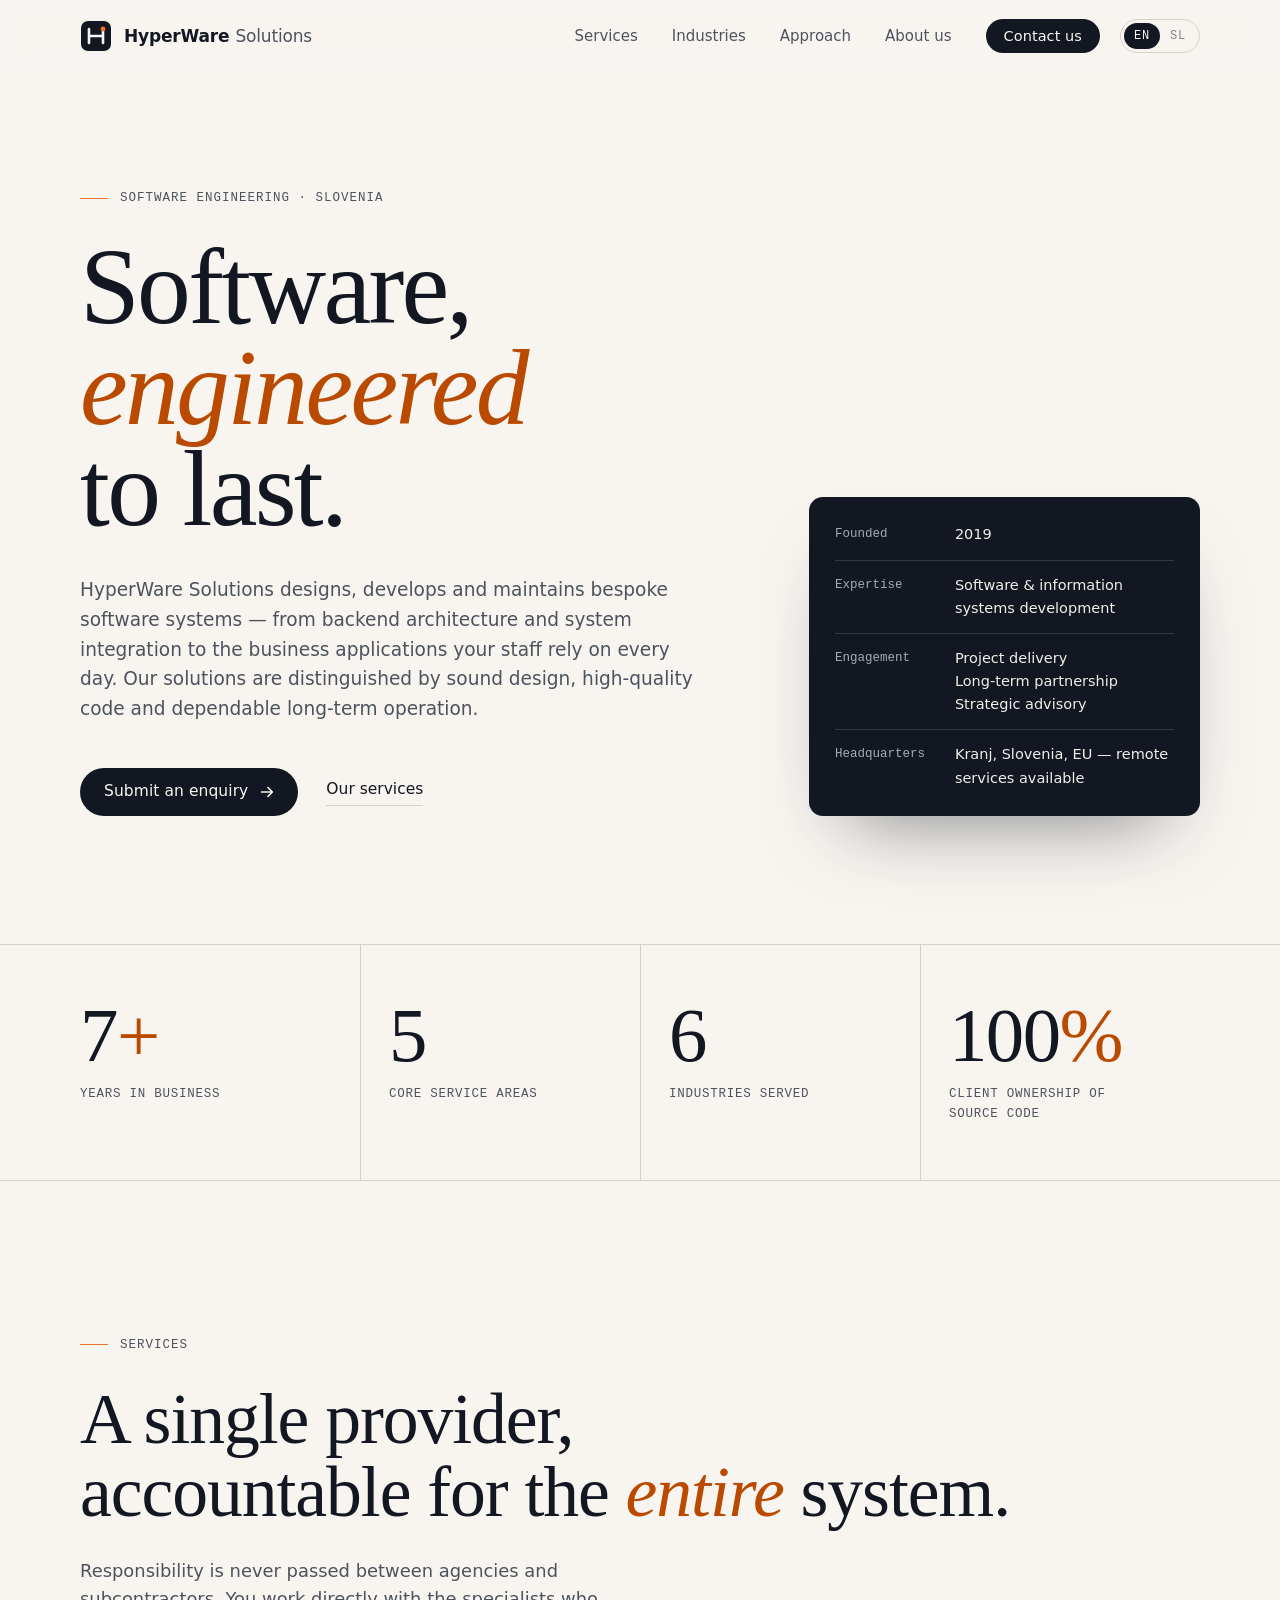
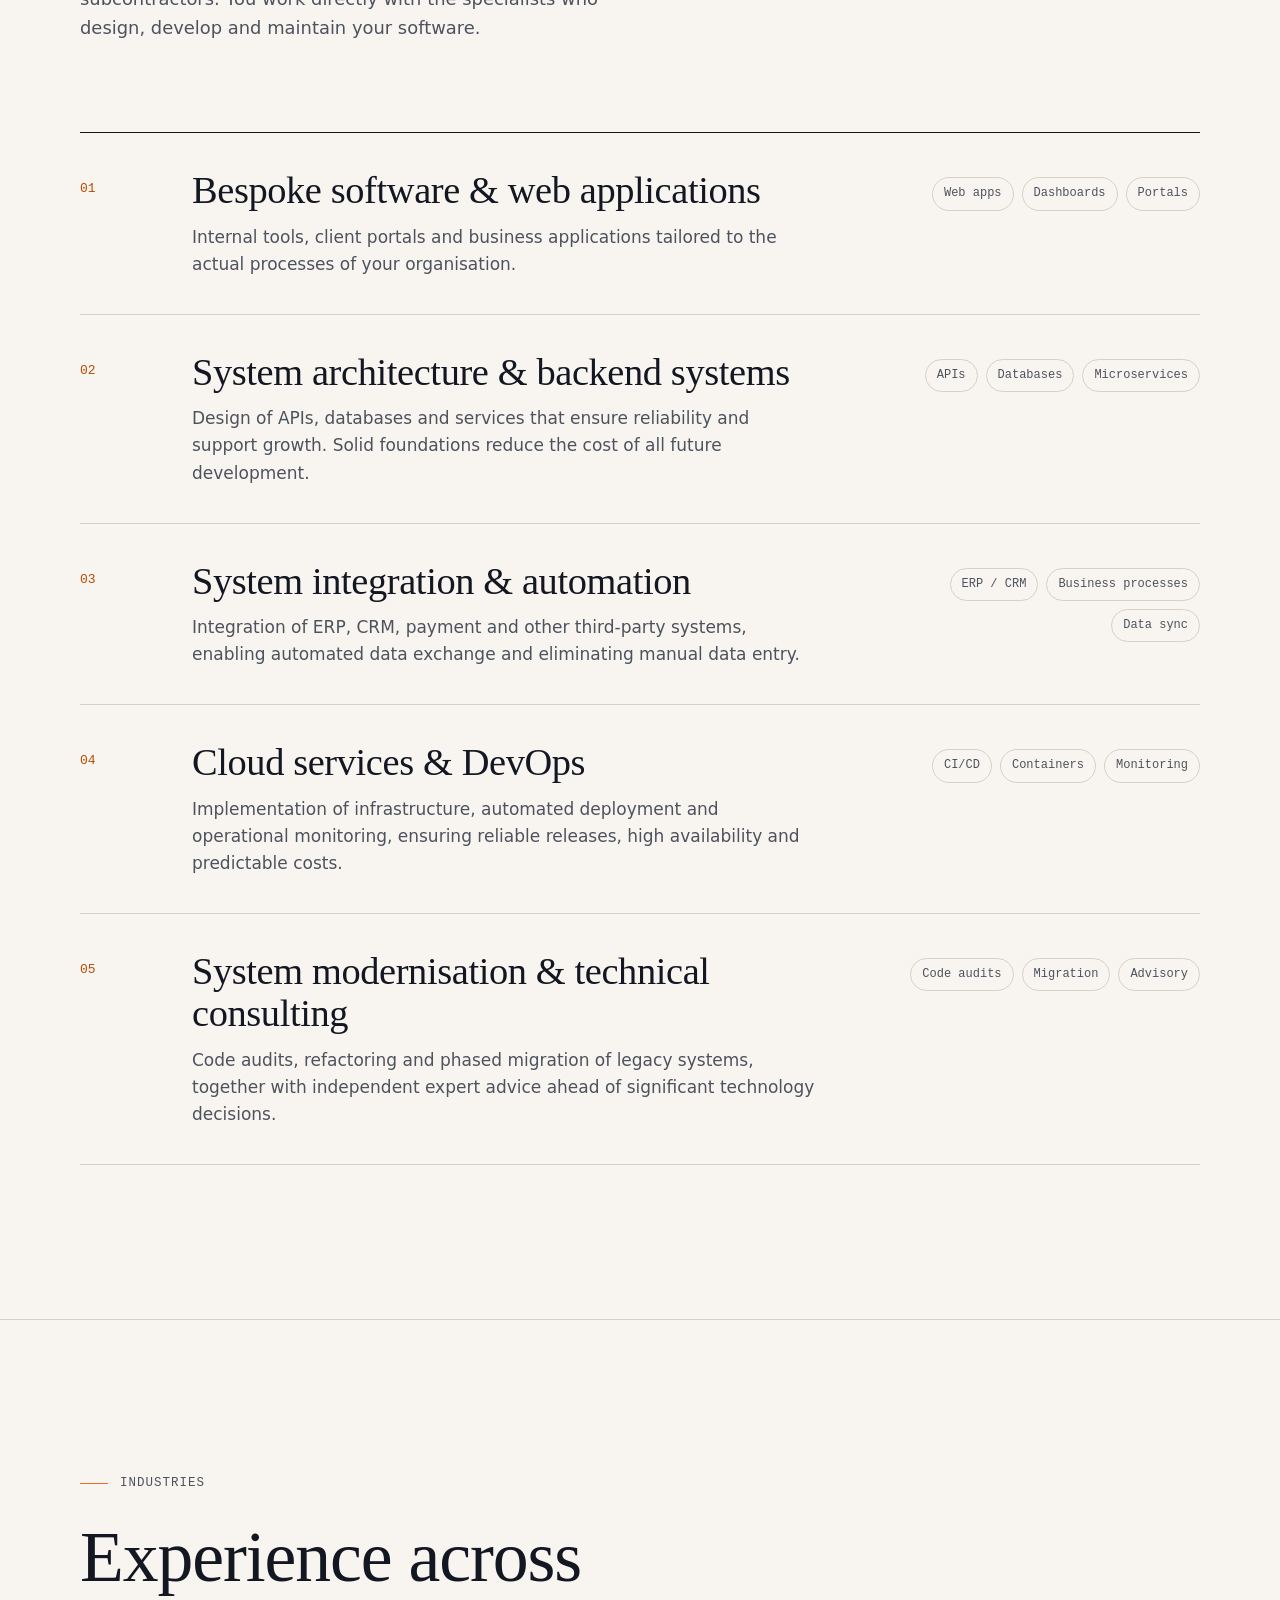
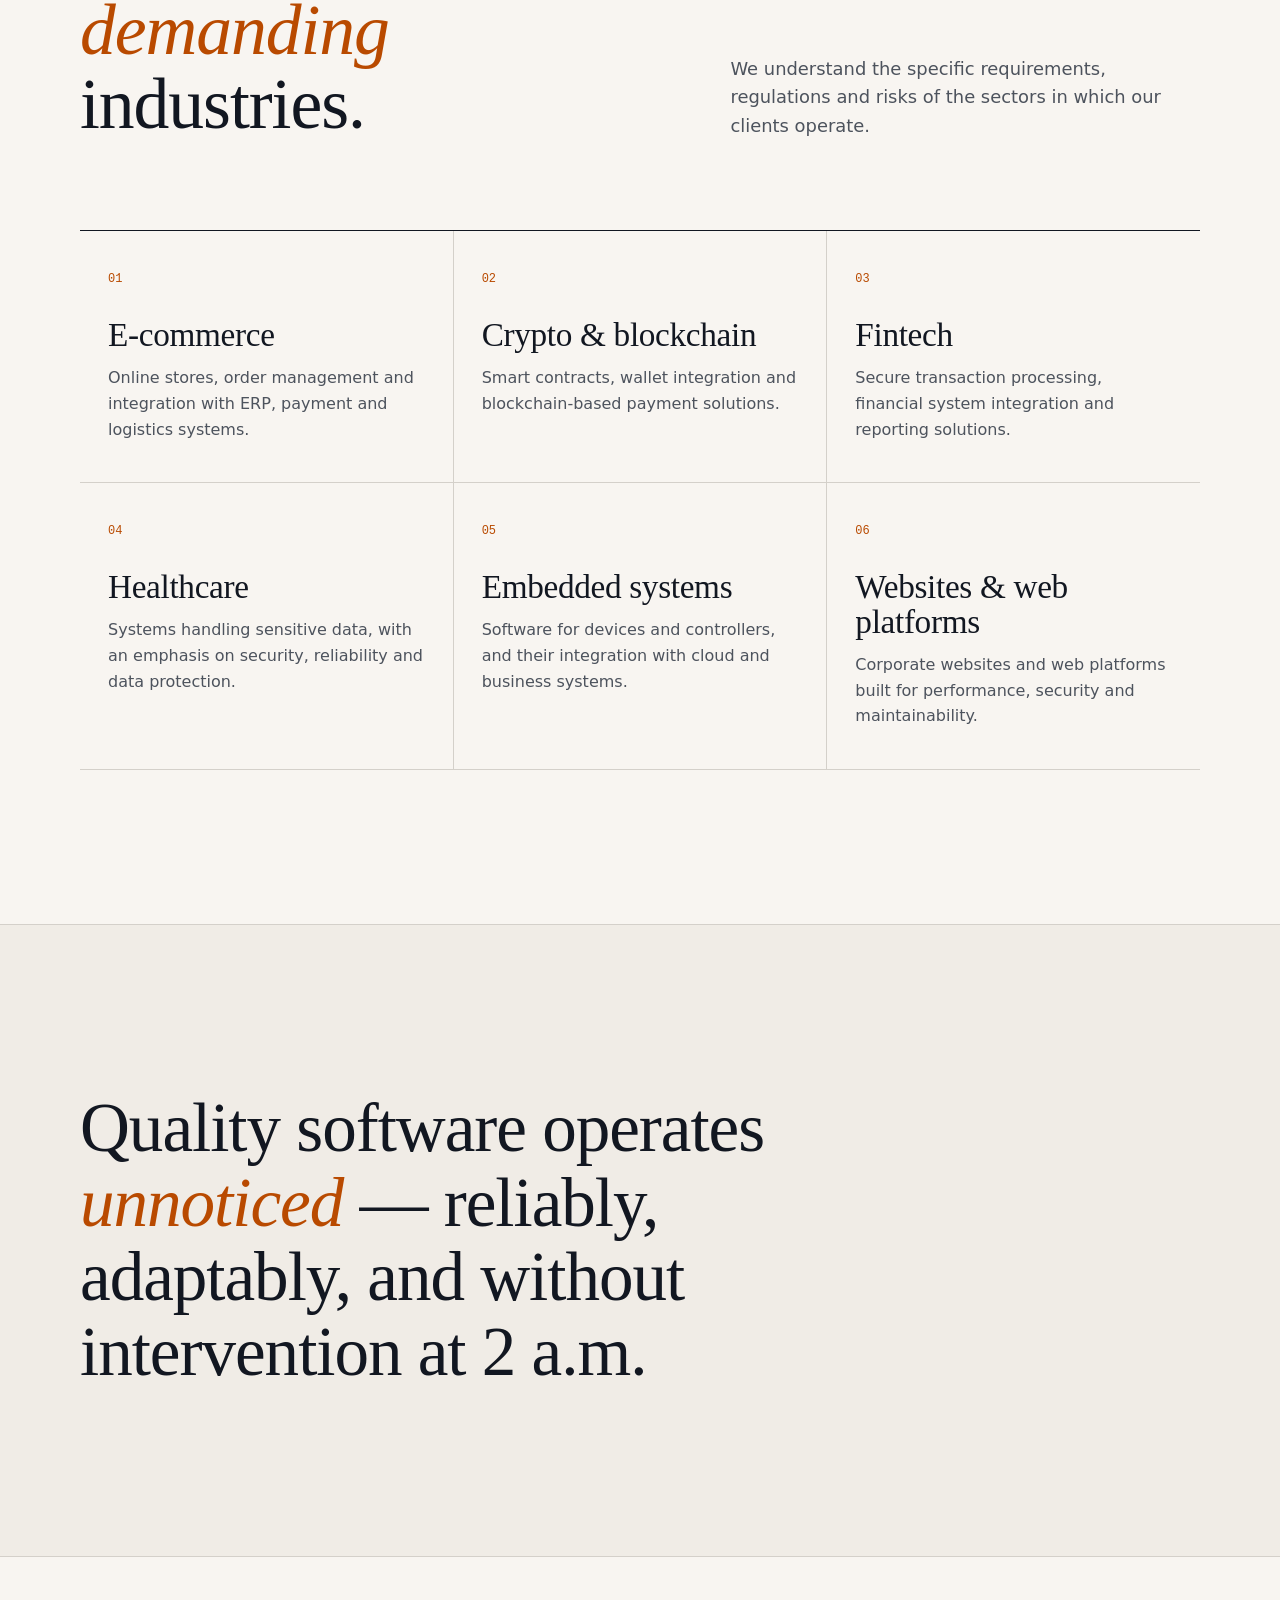
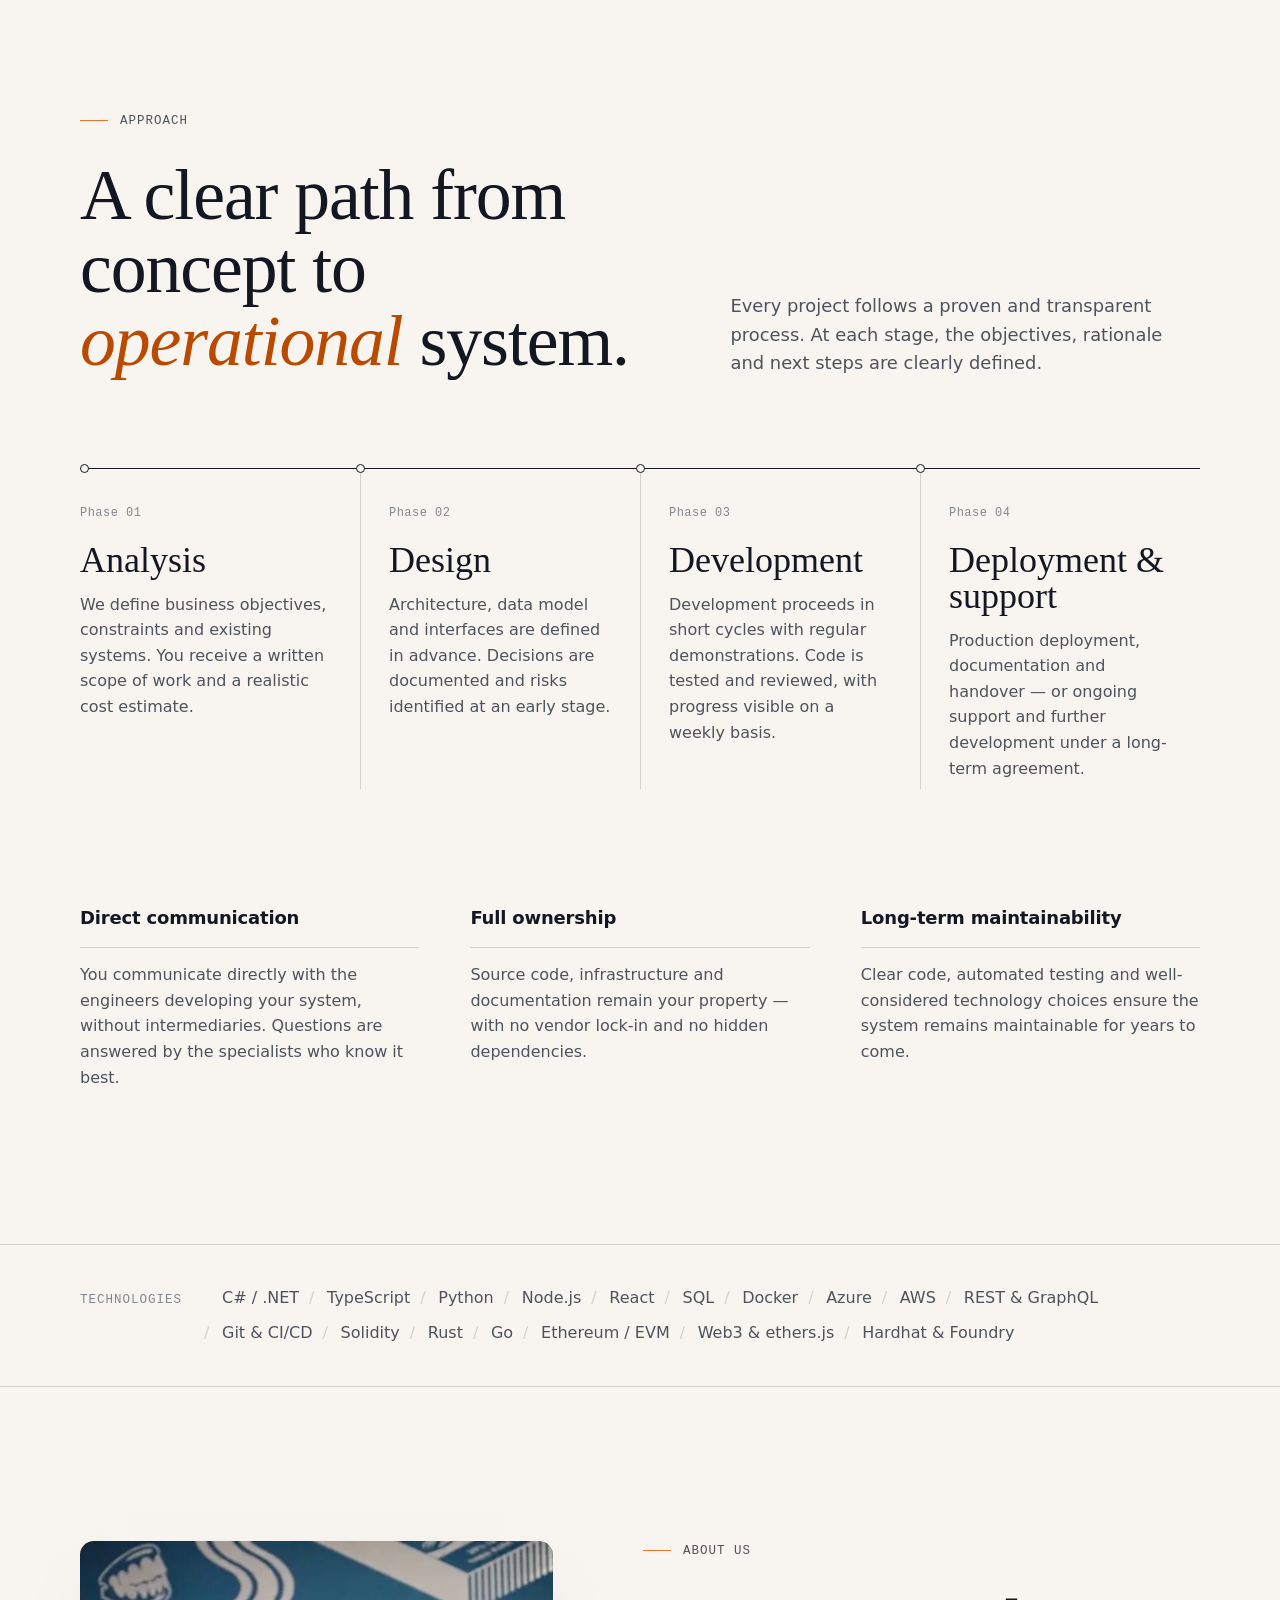
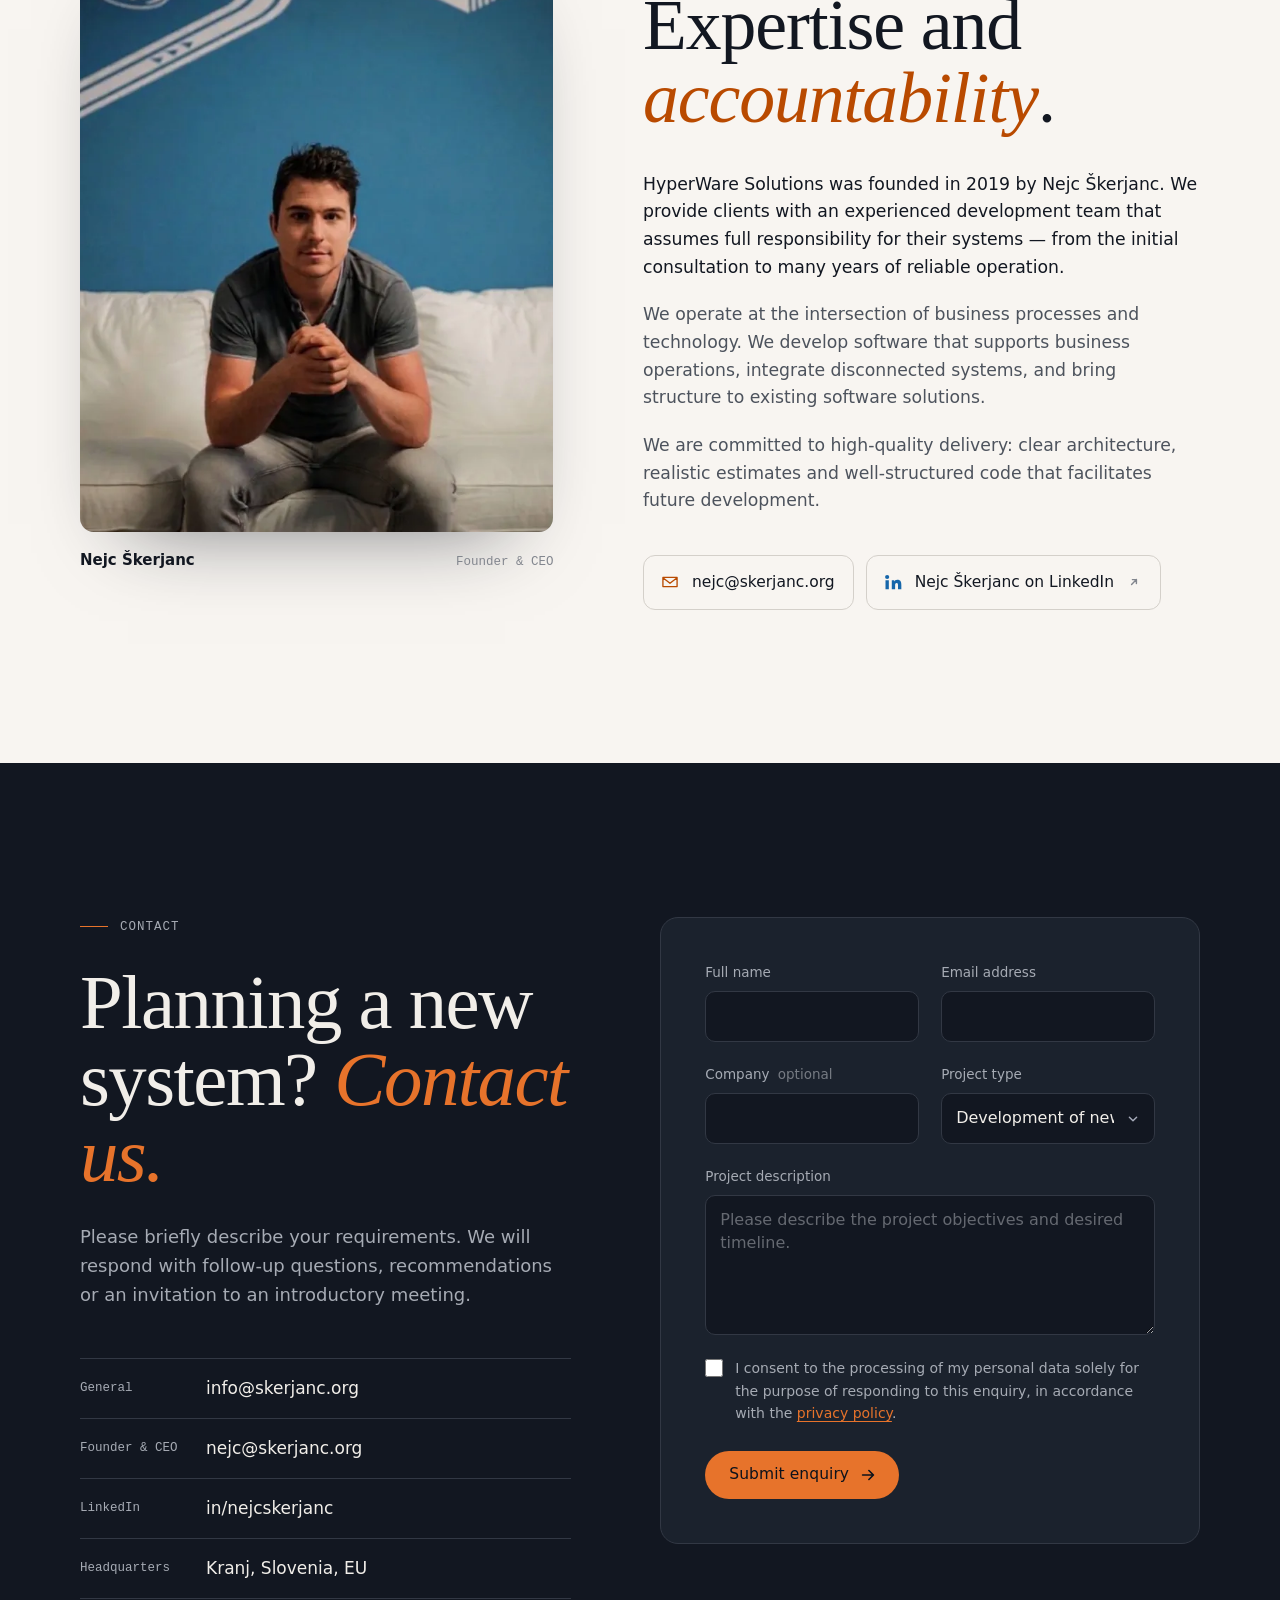
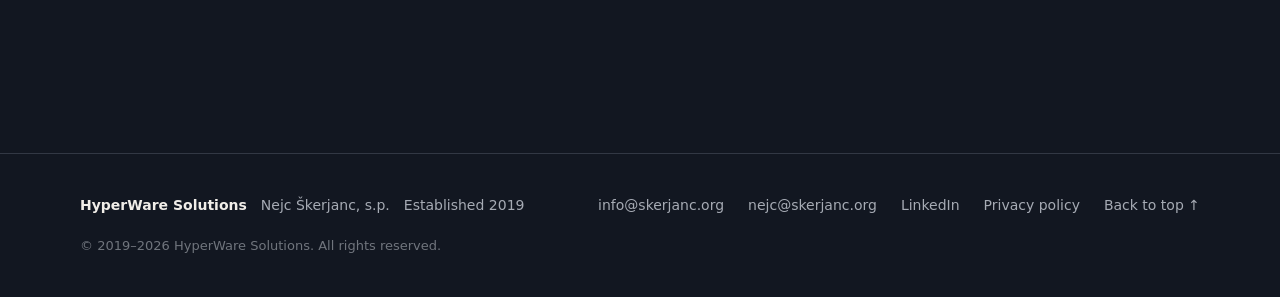
==== commit 71f2c6d7: "Add nejc@skerjanc.org to About, Contact and footer Co-Authored-By: Claude Opus 5.5 <noreply@anthropi" ====
--- a/index.html
+++ b/index.html
@@ -50,7 +50,7 @@
     "url": "https://skerjanc.org/",
     "foundingDate": "2019",
     "email": "info@skerjanc.org",
-    "founder": { "@type": "Person", "name": "Nejc Škerjanc", "jobTitle": "Founder & CEO", "sameAs": "https://www.linkedin.com/in/nejcskerjanc" },
+    "founder": { "@type": "Person", "name": "Nejc Škerjanc", "jobTitle": "Founder & CEO", "email": "nejc@skerjanc.org", "sameAs": "https://www.linkedin.com/in/nejcskerjanc" },
     "areaServed": "Europe",
     "availableLanguage": ["English", "Slovenian"],
     "address": { "@type": "PostalAddress", "addressLocality": "Kranj", "addressCountry": "SI" },
@@ -58,10 +58,10 @@
   }
   </script>
 </head>
-<body>
+<body id="top">
   <a class="skip" href="#main" data-i18n="skip">Skip to content</a>
 
-  <header class="nav" id="top">
+  <header class="nav">
     <div class="wrap nav__inner">
       <a class="brand" href="#top" aria-label="HyperWare Solutions">
         <svg class="brand__mark" viewBox="0 0 32 32" aria-hidden="true">
@@ -347,11 +347,17 @@
             <p data-i18n="about.p2">We operate at the intersection of business processes and technology. We develop software that supports business operations, integrate disconnected systems, and bring structure to existing software solutions.</p>
             <p data-i18n="about.p3">We are committed to high-quality delivery: clear architecture, realistic estimates and well-structured code that facilitates future development.</p>
           </div>
-          <a class="linkedin reveal" href="https://www.linkedin.com/in/nejcskerjanc" target="_blank" rel="noopener">
+          <div class="about__links reveal">
+          <a class="linkedin" href="mailto:nejc@skerjanc.org">
+            <svg viewBox="0 0 24 24" aria-hidden="true"><path d="M3.5 6.5h17v11h-17z M3.5 7l8.5 6.5L20.5 7" fill="none" stroke="currentColor" stroke-width="1.6" stroke-linejoin="round"/></svg>
+            <span>nejc@skerjanc.org</span>
+          </a>
+          <a class="linkedin" href="https://www.linkedin.com/in/nejcskerjanc" target="_blank" rel="noopener">
             <svg viewBox="0 0 24 24" aria-hidden="true"><path fill="currentColor" d="M4.98 3.5a2.5 2.5 0 1 1 0 5 2.5 2.5 0 0 1 0-5ZM3 9.75h4v11H3v-11Zm6.5 0h3.83v1.5h.06c.53-1 1.84-2.06 3.79-2.06 4.05 0 4.82 2.67 4.82 6.13v5.43h-4v-4.82c0-1.15-.02-2.63-1.6-2.63-1.6 0-1.85 1.25-1.85 2.55v4.9h-4v-11Z"/></svg>
             <span data-i18n="about.linkedin">Nejc Škerjanc on LinkedIn</span>
             <svg class="ext" viewBox="0 0 20 20" aria-hidden="true"><path d="M7 13 13 7m-5 0h5v5" fill="none" stroke="currentColor" stroke-width="1.8" stroke-linecap="round" stroke-linejoin="round"/></svg>
           </a>
+          </div>
         </div>
       </div>
     </section>
@@ -366,8 +372,12 @@
 
           <ul class="contact__direct reveal">
             <li>
-              <span class="contact__k" data-i18n="contact.email">Email</span>
+              <span class="contact__k" data-i18n="contact.email">General</span>
               <a href="mailto:info@skerjanc.org">info@skerjanc.org</a>
+            </li>
+            <li>
+              <span class="contact__k" data-i18n="contact.ceo">Founder &amp; CEO</span>
+              <a href="mailto:nejc@skerjanc.org">nejc@skerjanc.org</a>
             </li>
             <li>
               <span class="contact__k">LinkedIn</span>
@@ -452,6 +462,7 @@
       </div>
       <nav class="footer__links" aria-label="Footer">
         <a href="mailto:info@skerjanc.org">info@skerjanc.org</a>
+        <a href="mailto:nejc@skerjanc.org">nejc@skerjanc.org</a>
         <a href="https://www.linkedin.com/in/nejcskerjanc" target="_blank" rel="noopener">LinkedIn</a>
         <a href="privacy.html" data-i18n="footer.privacy">Privacy policy</a>
         <a href="#top" data-i18n="footer.top">Back to top ↑</a>
--- a/styles.css
+++ b/styles.css
@@ -597,8 +597,8 @@
 .prose p { color: var(--ink-soft); font-size: clamp(17px, 1.35vw, 19px); }
 .prose p:first-child { color: var(--ink); }
 
+.about__links { margin-top: 40px; display: flex; flex-wrap: wrap; gap: 12px; }
 .linkedin {
-  margin-top: 40px;
   display: inline-flex;
   align-items: center;
   gap: 12px;
@@ -611,6 +611,7 @@
   transition: border-color 0.25s, background-color 0.25s;
 }
 .linkedin svg { width: 20px; height: 20px; color: oklch(0.5 0.13 250); }
+.linkedin[href^="mailto"] svg { color: var(--accent-ink); }
 .linkedin .ext { width: 16px; height: 16px; color: var(--ink-faint); transition: transform 0.3s var(--ease-out); }
 .linkedin:hover { border-color: var(--ink); background: var(--paper-2); }
 .linkedin:hover .ext { transform: translate(2px, -2px); }
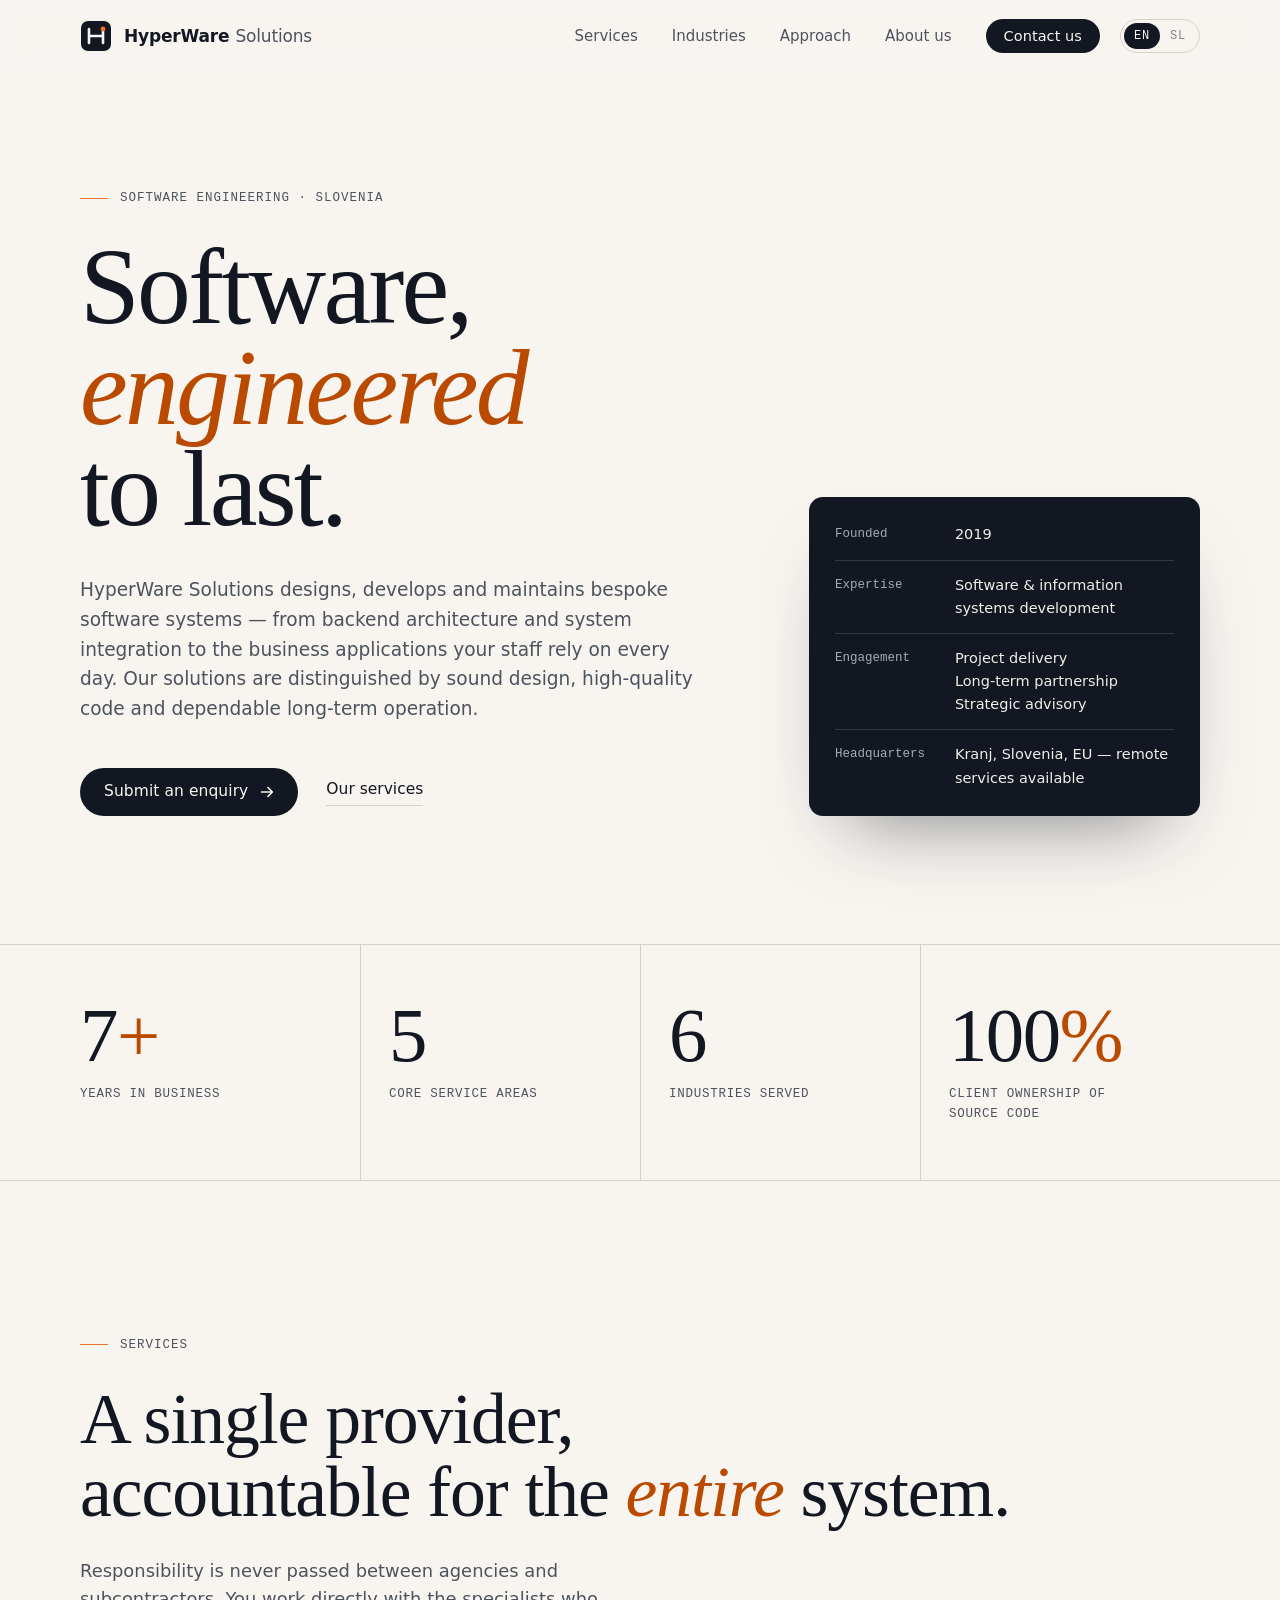
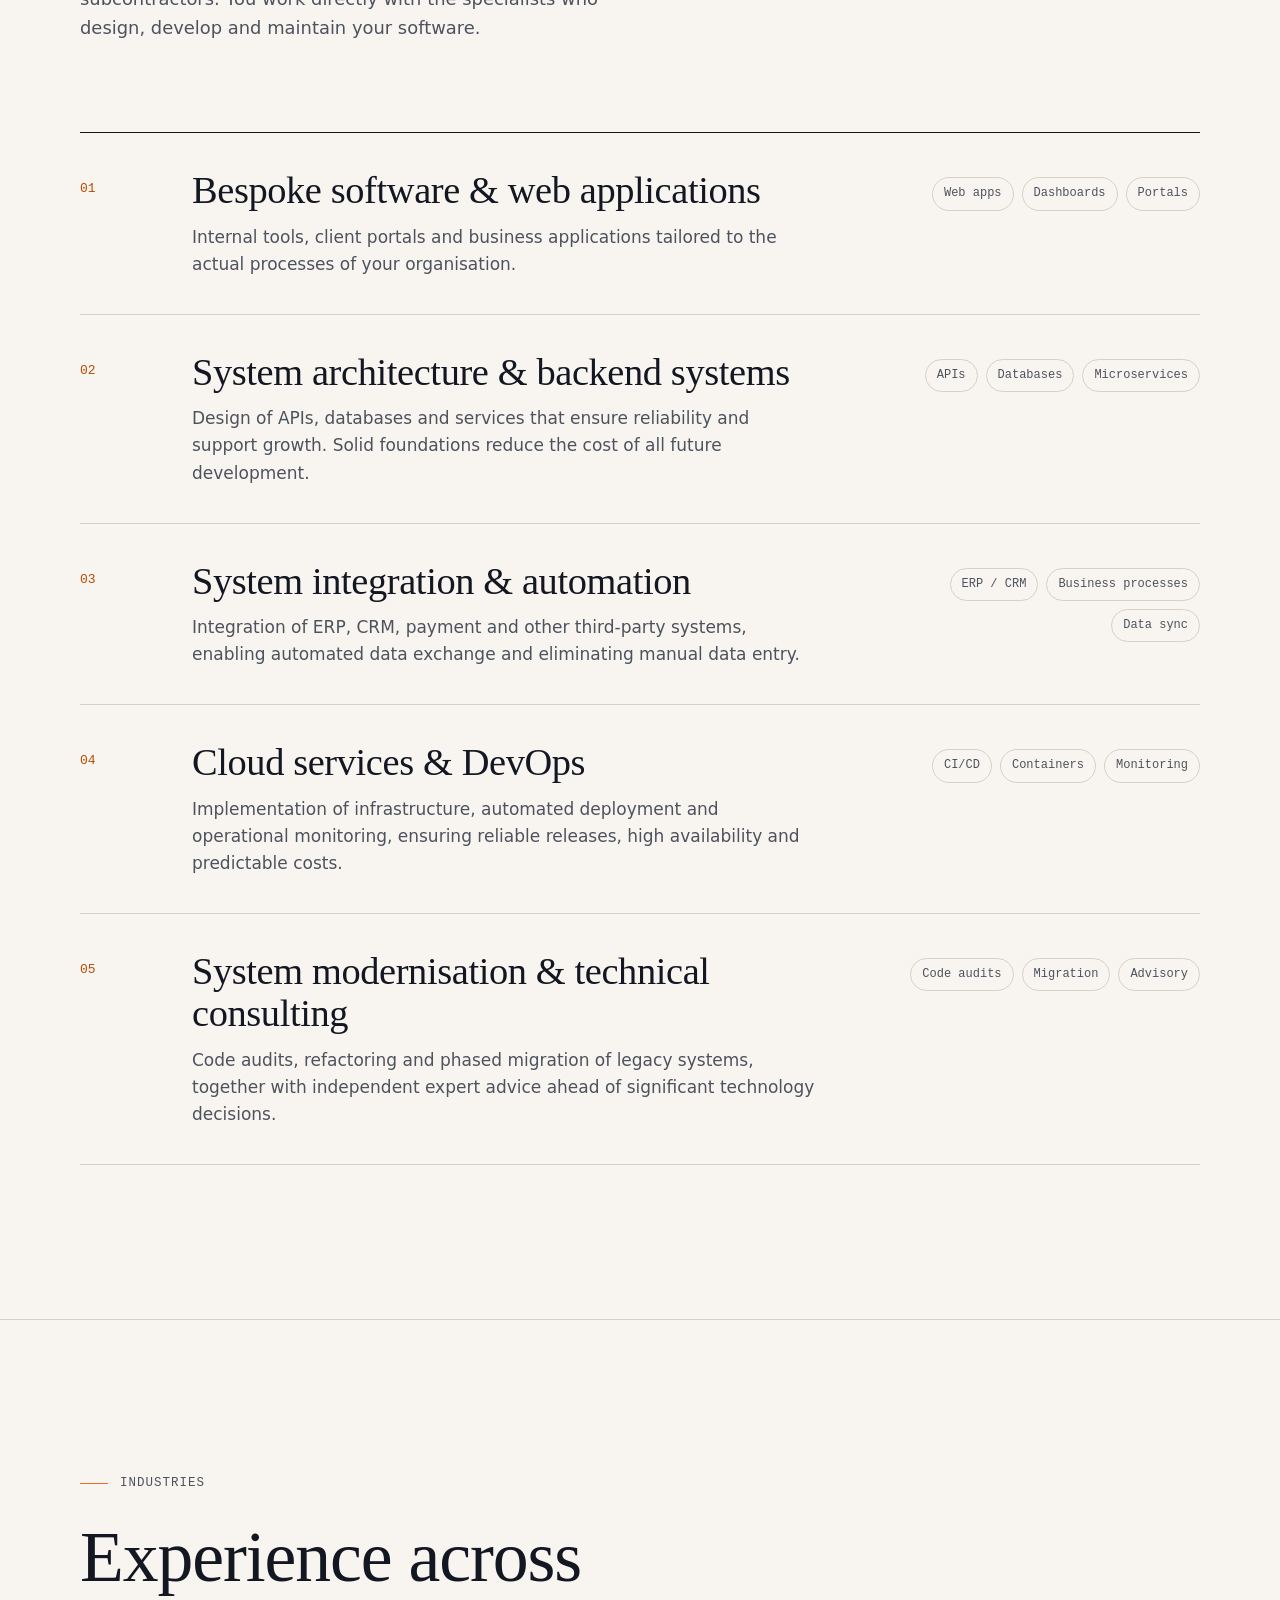
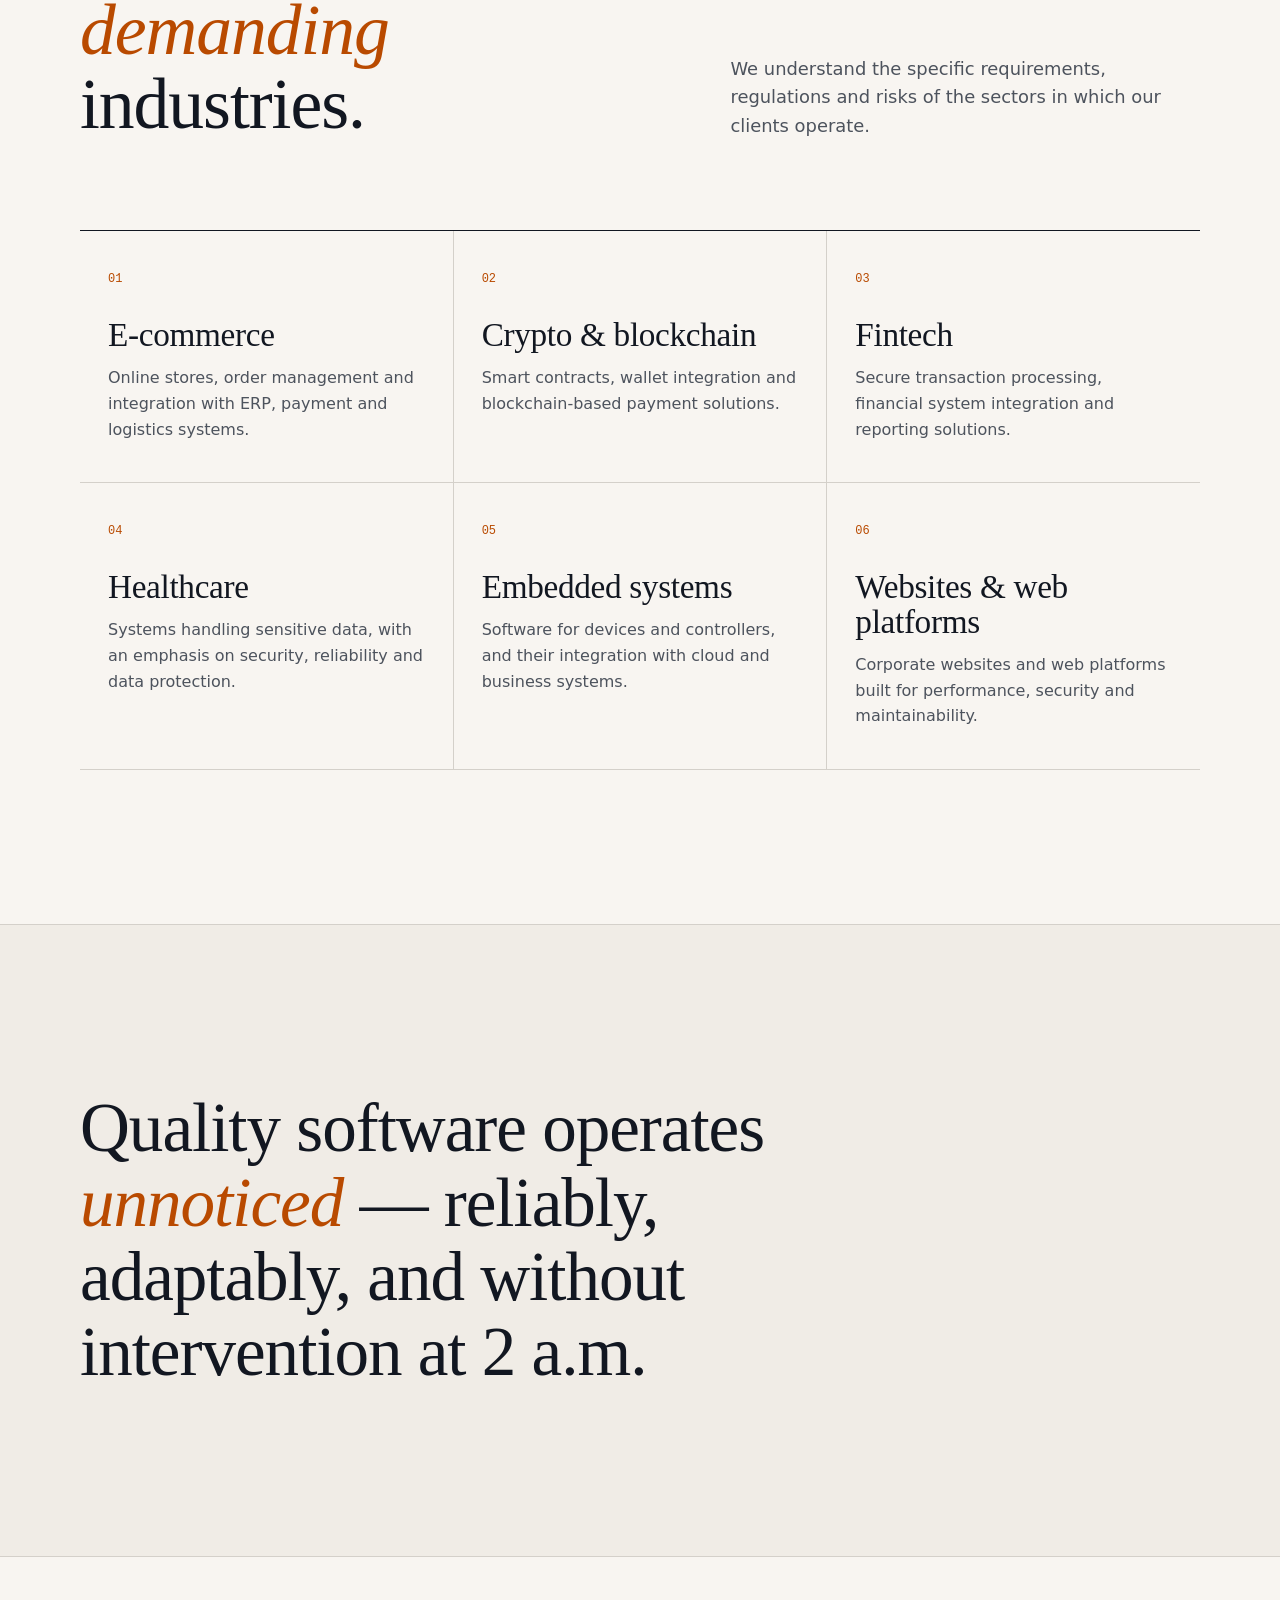
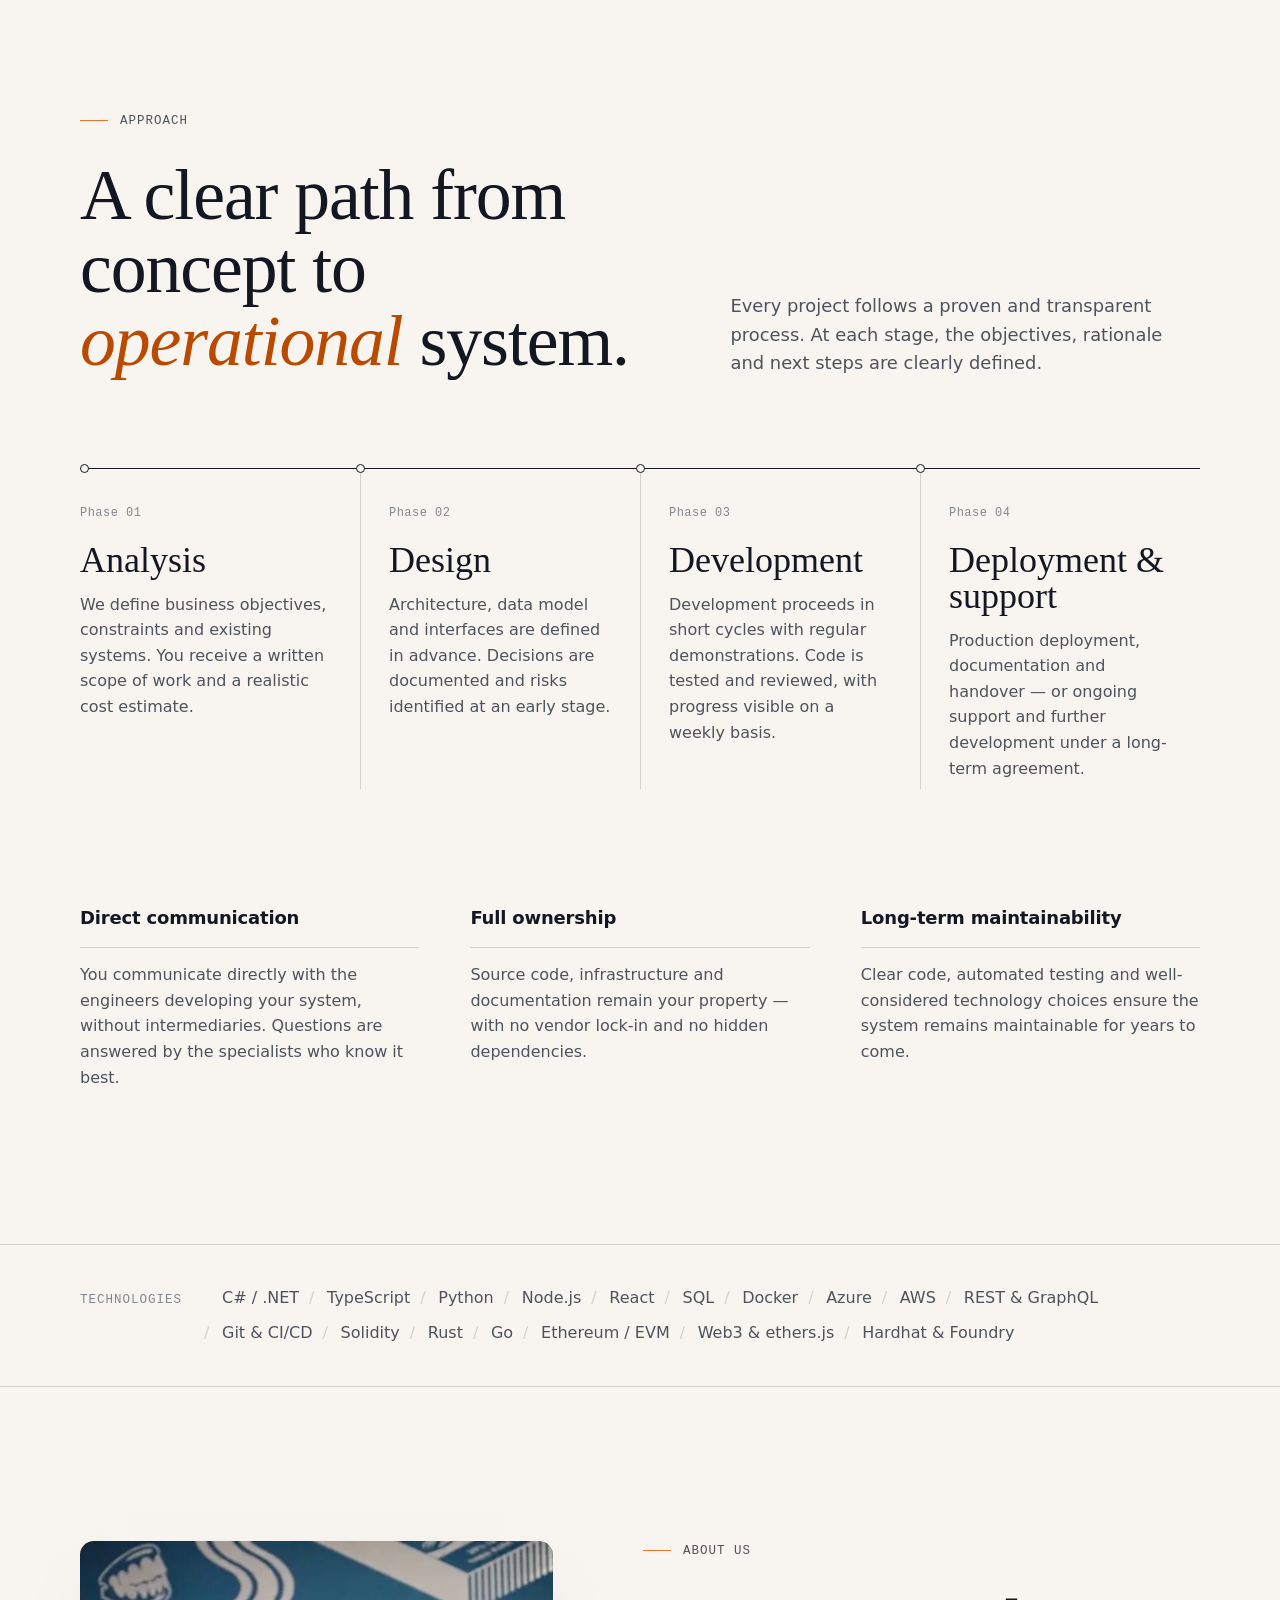
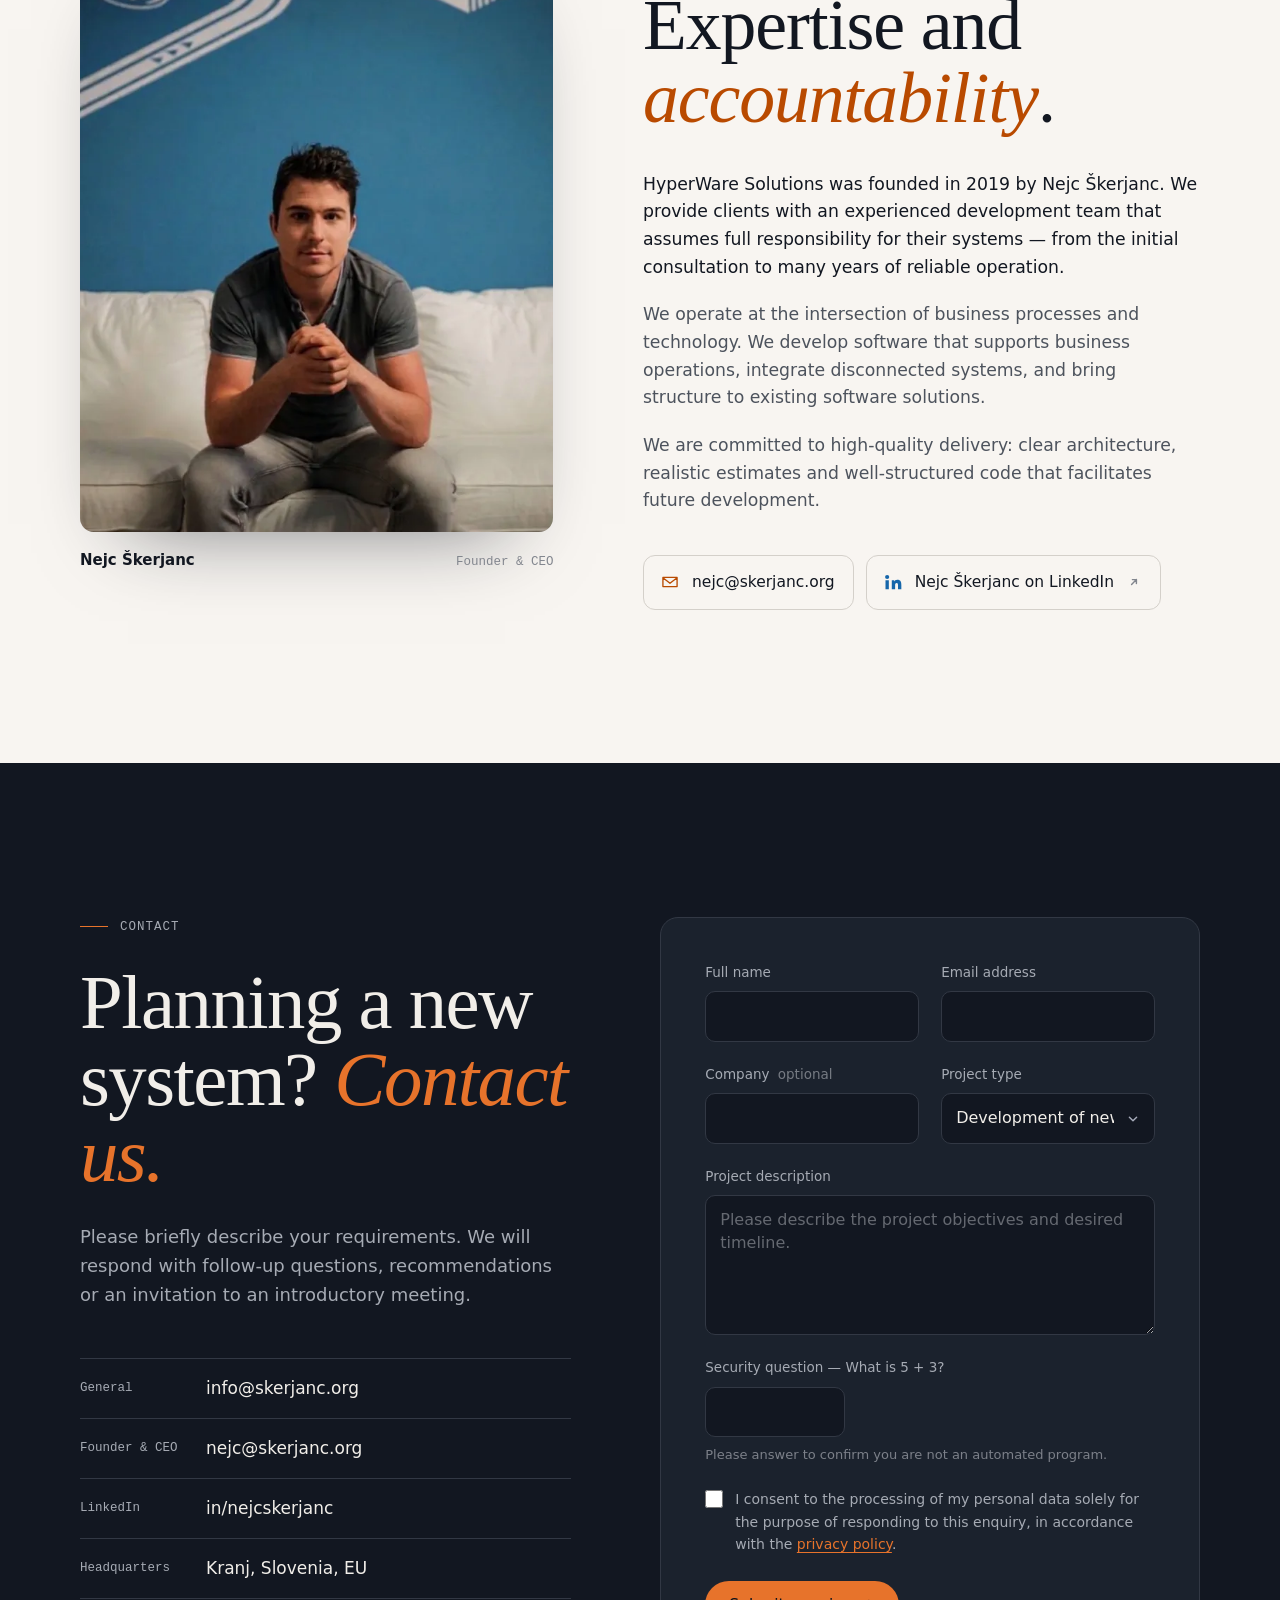
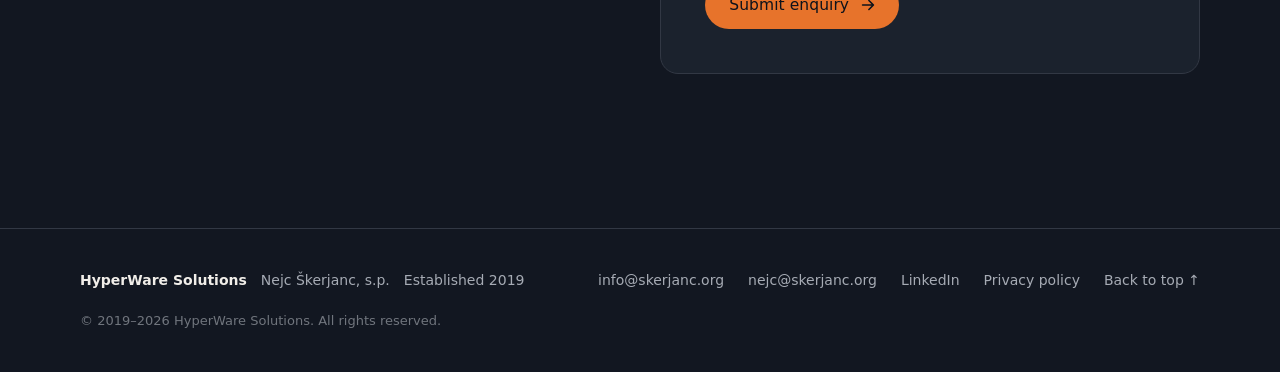
==== commit c98b5fa2: "Add anti-robot security question and time trap to contact form Co-Authored-By: Claude Opus 5.5 <nore" ====
--- a/index.html
+++ b/index.html
@@ -435,6 +435,12 @@
             <textarea id="f-msg" name="message" rows="5" required placeholder="Please describe the project objectives and desired timeline." data-i18n-attr="placeholder:form.msg.ph"></textarea>
           </div>
 
+          <div class="field field--check">
+            <label for="f-check"><span data-i18n="form.check">Security question</span> — <span id="check-q">What is 4 + 7?</span></label>
+            <input id="f-check" type="text" inputmode="numeric" autocomplete="off" maxlength="3" required aria-describedby="check-help">
+            <small id="check-help" class="field__help" data-i18n="form.check.help">Please answer to confirm you are not an automated program.</small>
+          </div>
+
           <label class="consent">
             <input type="checkbox" name="consent" required>
             <span data-i18n="form.consent">I consent to the processing of my personal data solely for the purpose of responding to this enquiry, in accordance with the <a href="privacy.html" target="_blank" rel="noopener">privacy policy</a>.</span>
--- a/styles.css
+++ b/styles.css
@@ -716,6 +716,9 @@
 }
 .field.is-invalid input,
 .field.is-invalid textarea { border-color: oklch(0.68 0.19 25); }
+
+.field--check input { max-width: 140px; }
+.field__help { font-size: 13px; color: oklch(0.6 0.014 262); }
 
 .consent {
   display: flex;
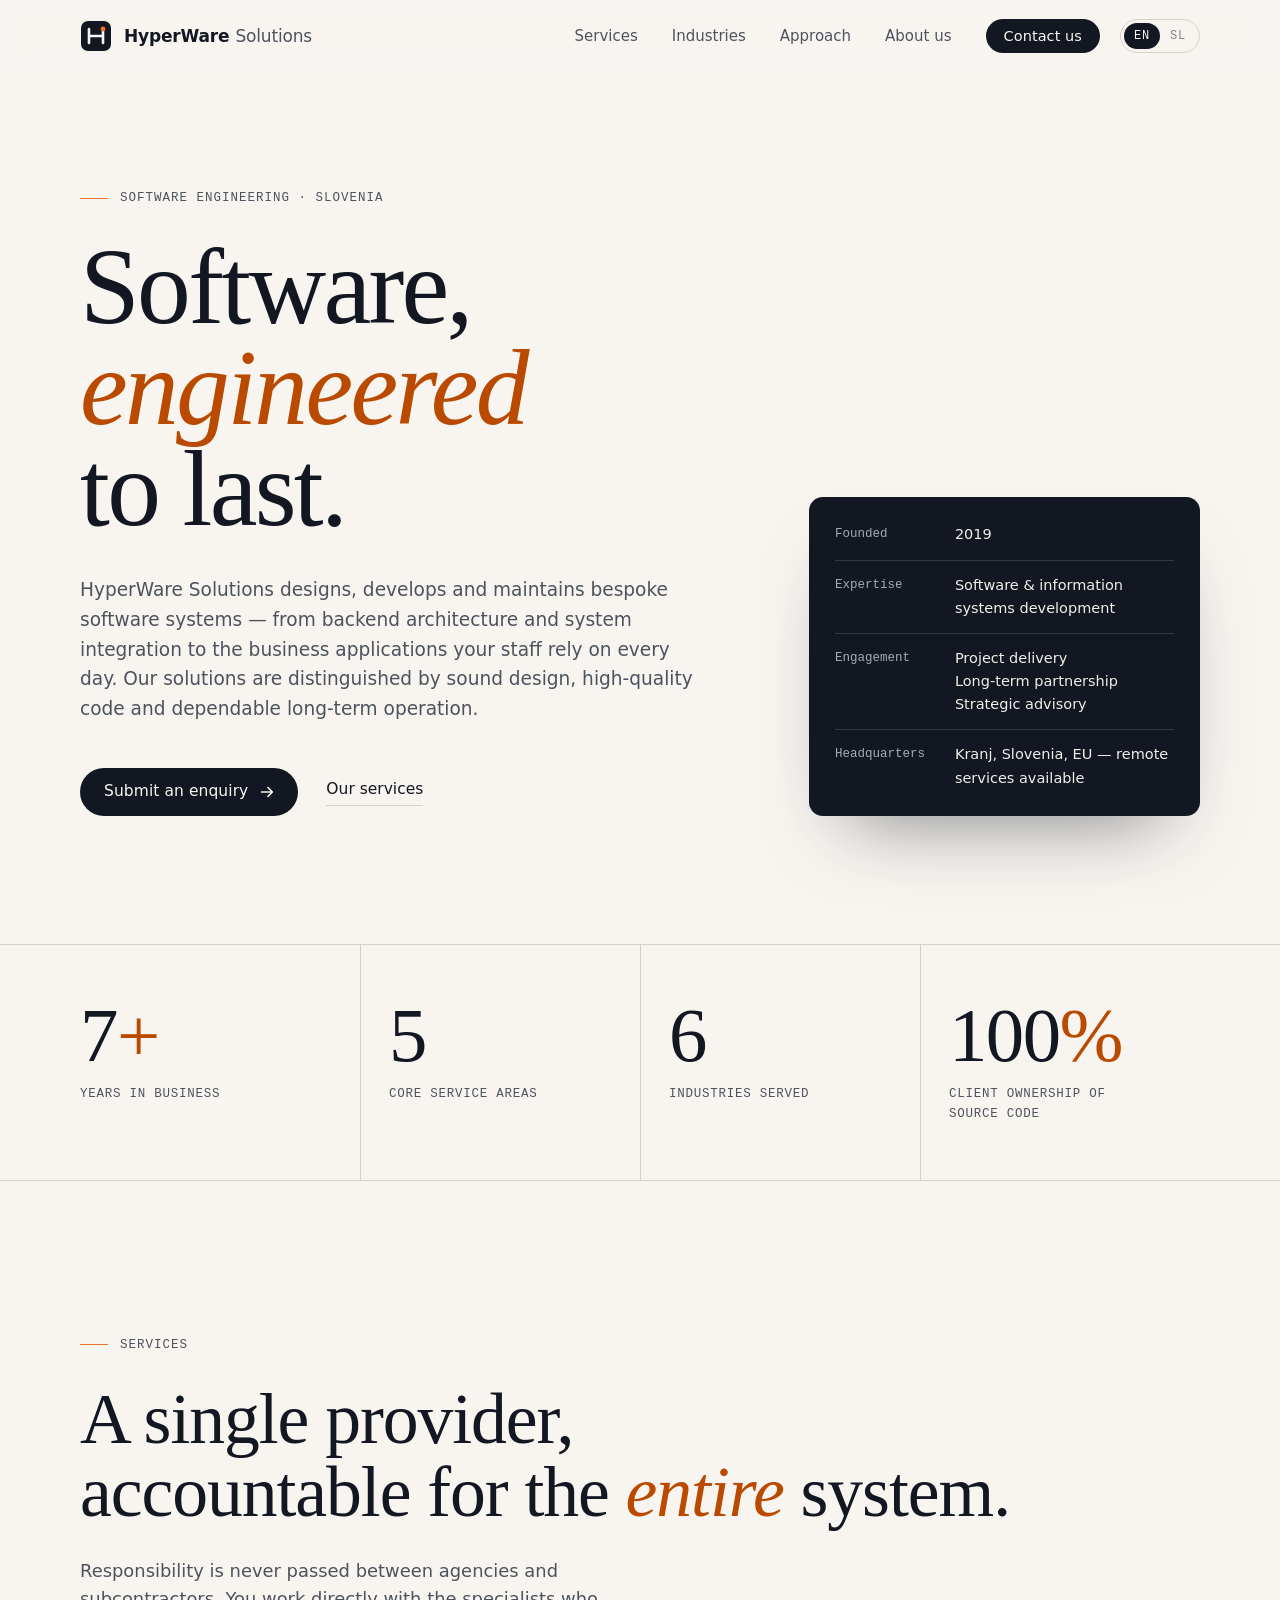
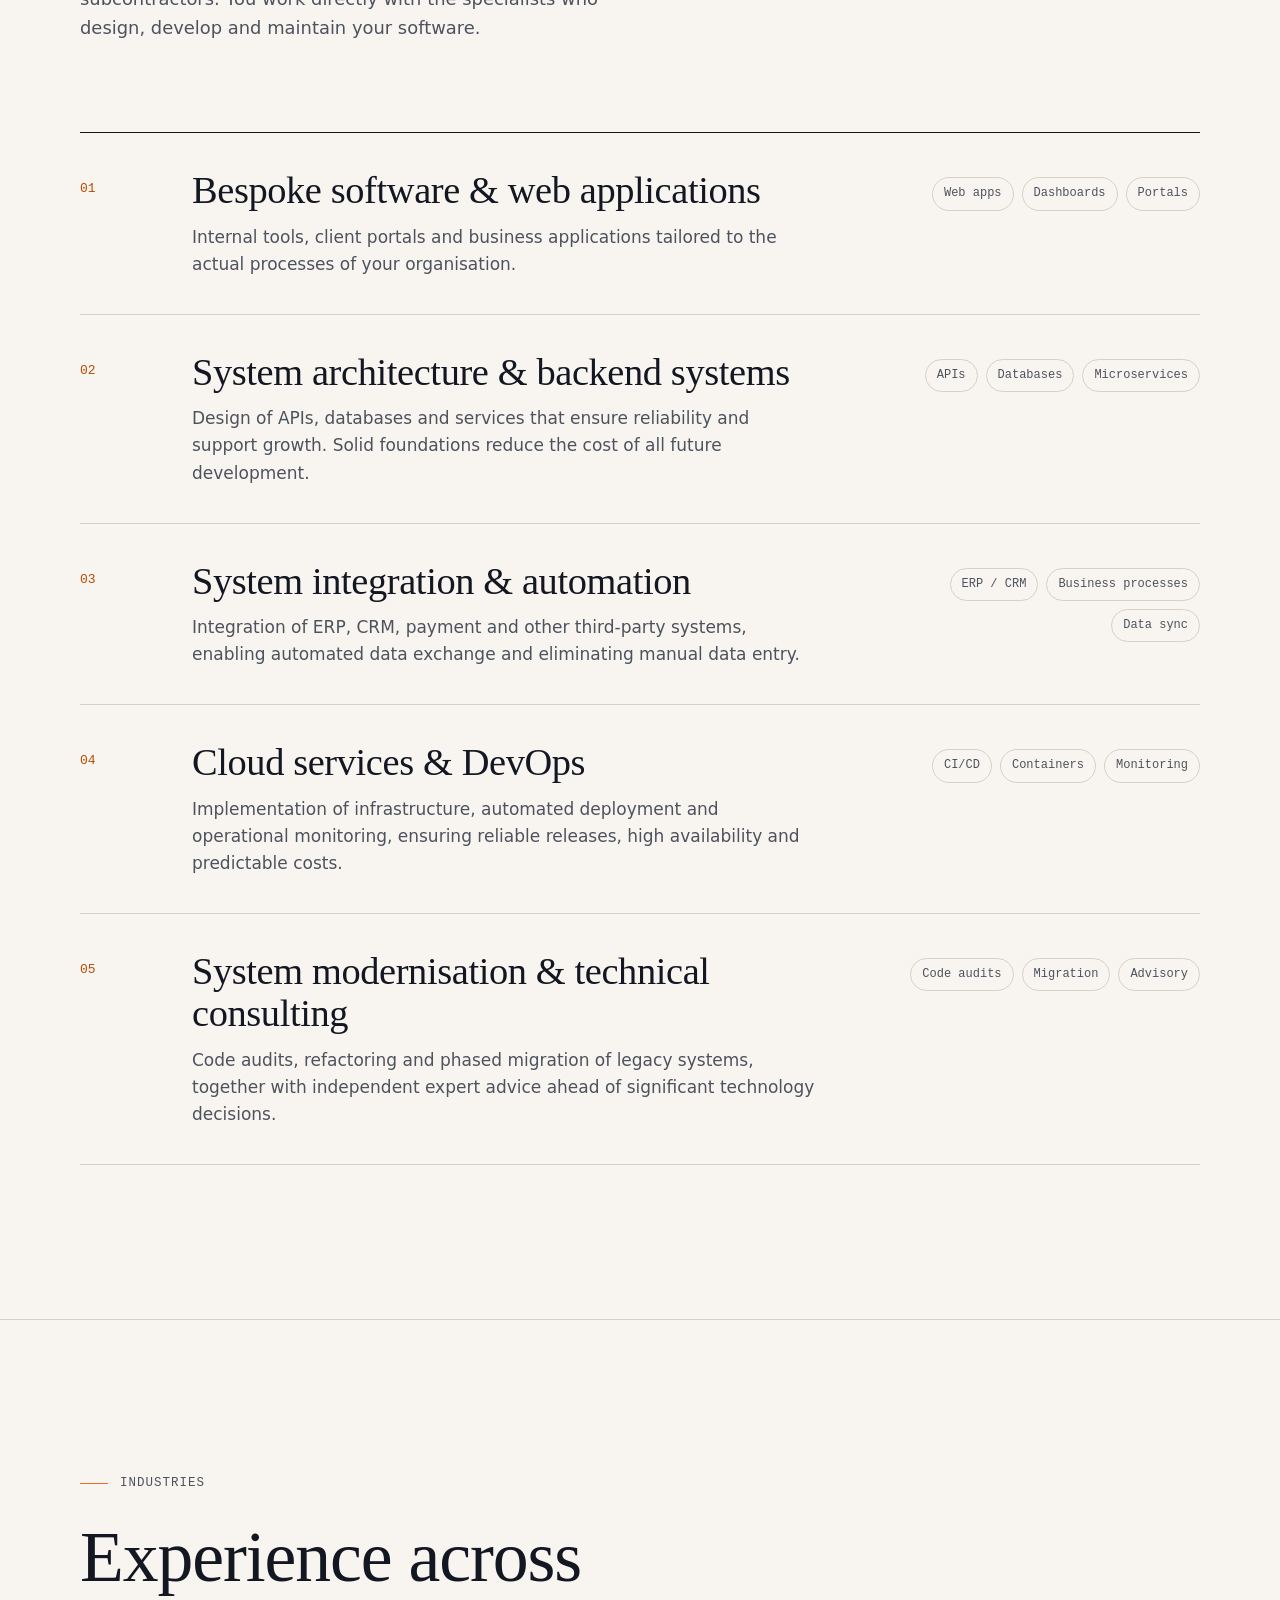
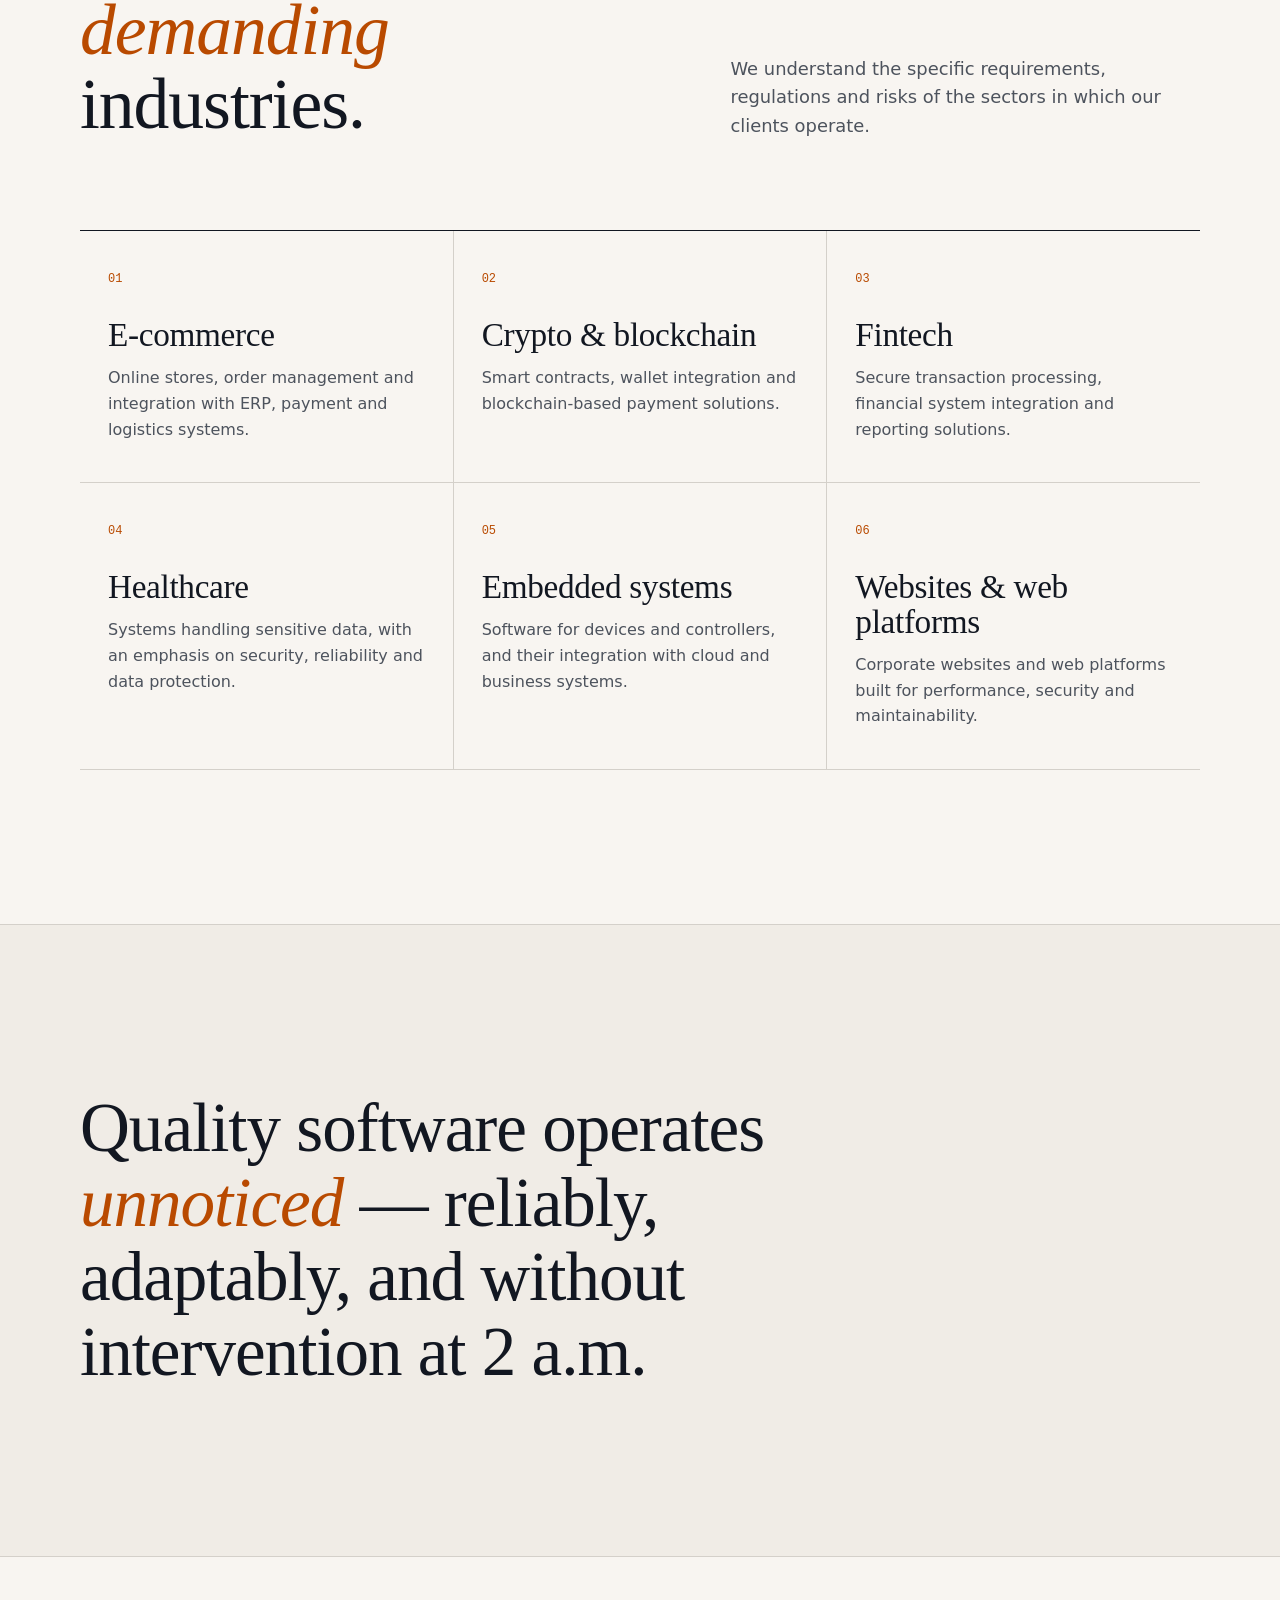
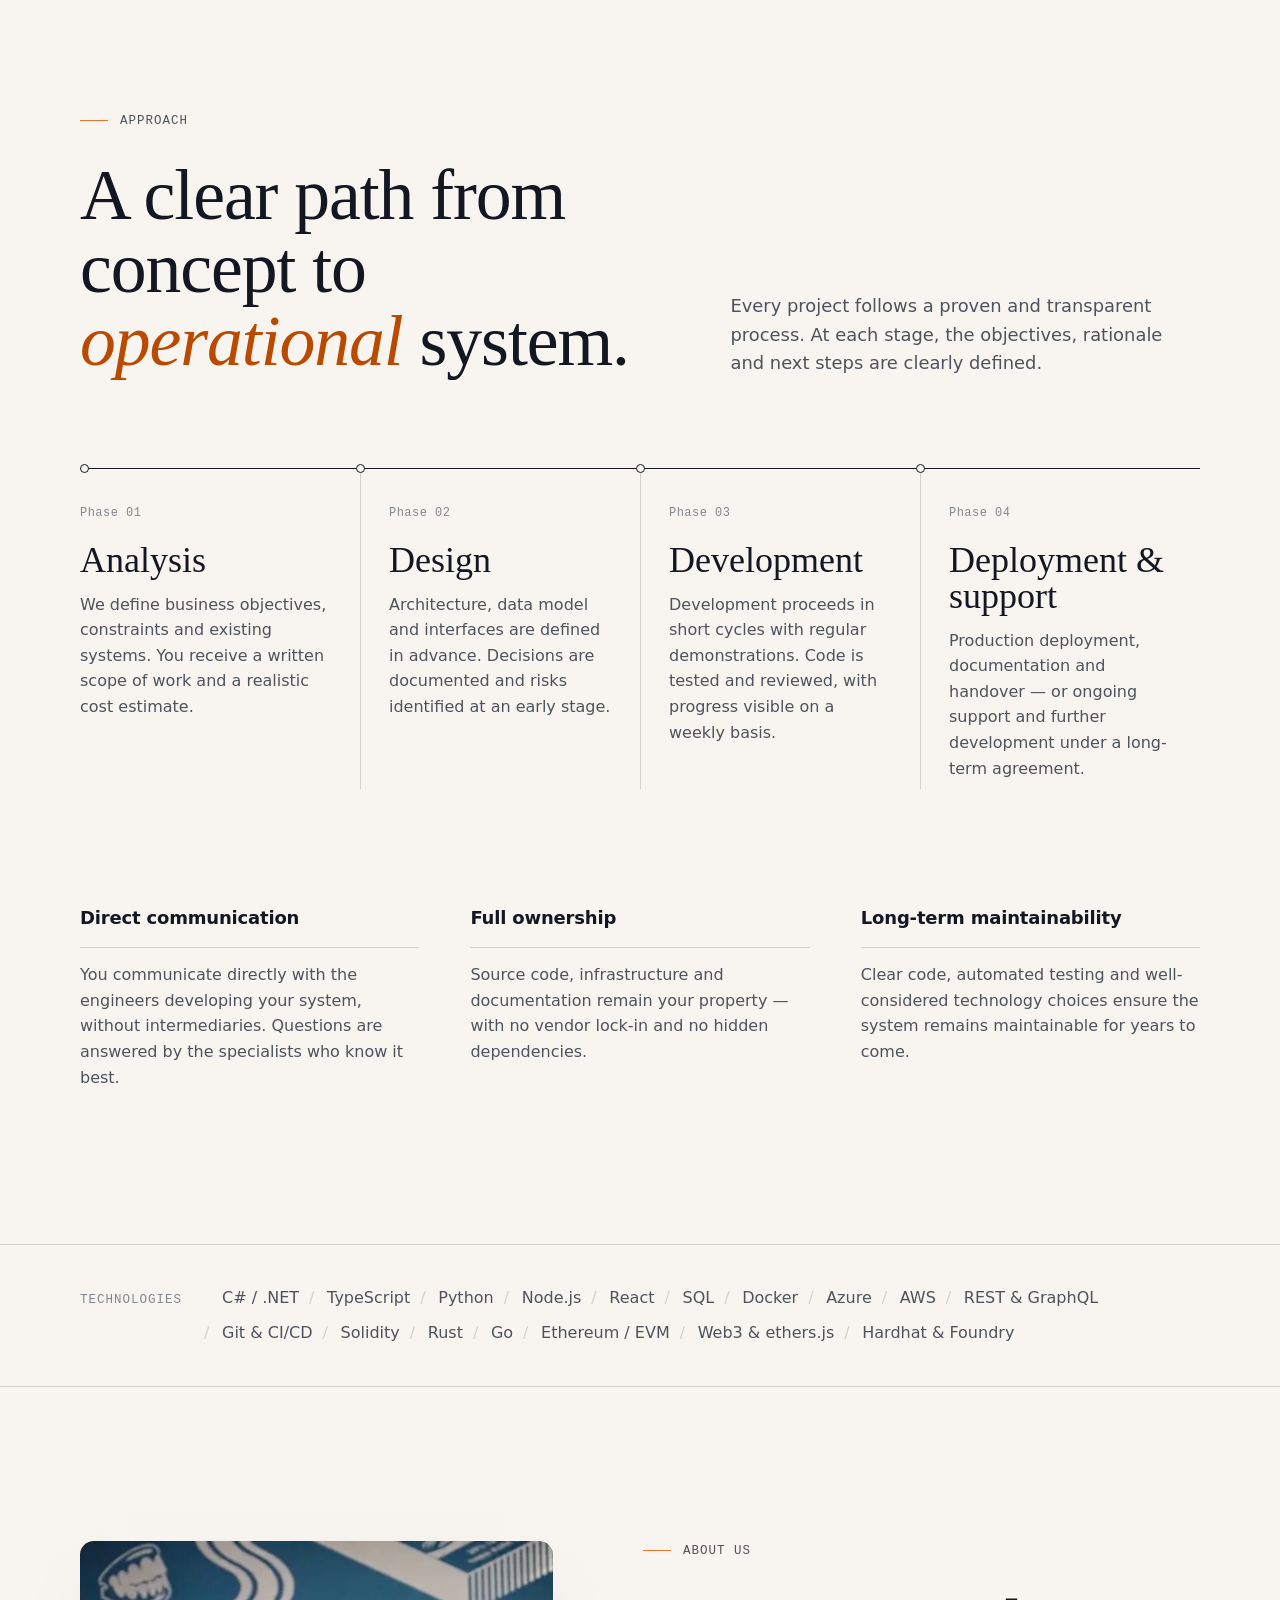
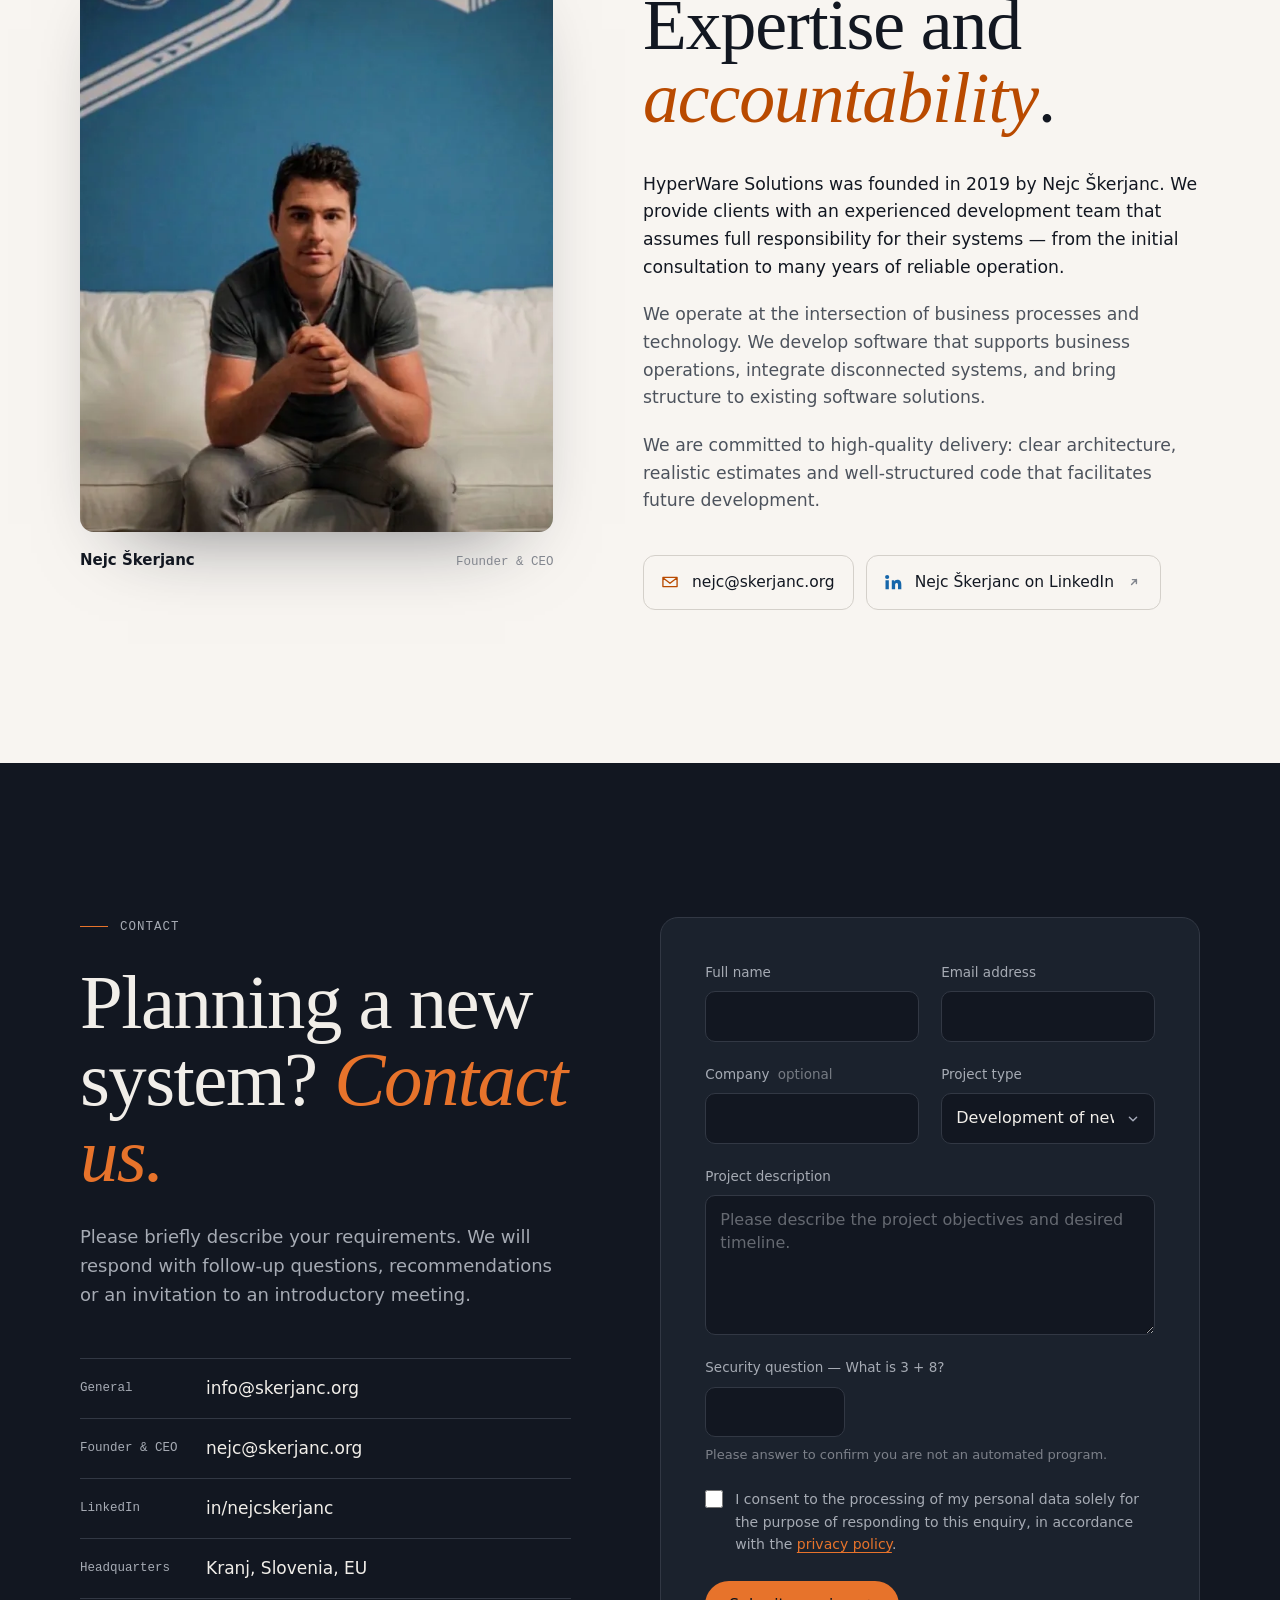
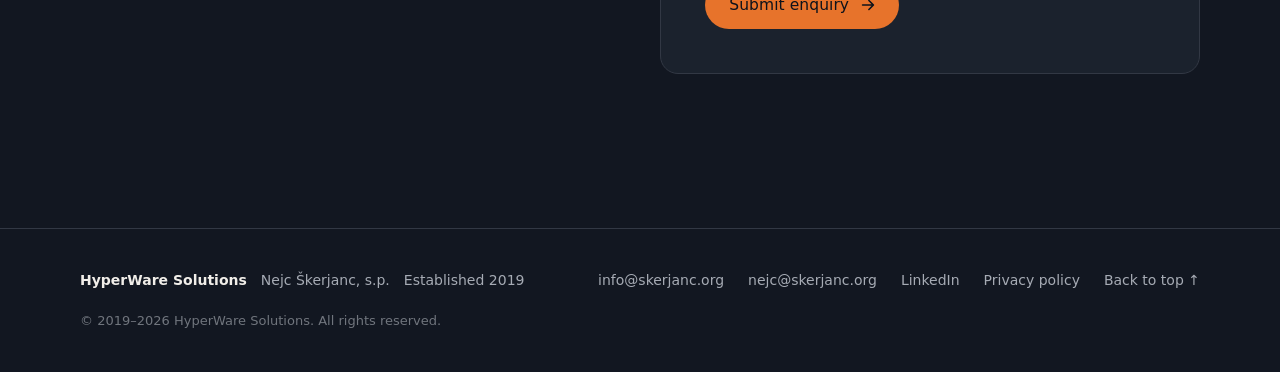
==== commit 72d5dd81: "Add robots.txt, sitemap.xml, llms.txt and richer structured data for search and AI discovery Co-Auth" ====
--- a/index.html
+++ b/index.html
@@ -51,6 +51,21 @@
     "foundingDate": "2019",
     "email": "info@skerjanc.org",
     "founder": { "@type": "Person", "name": "Nejc Škerjanc", "jobTitle": "Founder & CEO", "email": "nejc@skerjanc.org", "sameAs": "https://www.linkedin.com/in/nejcskerjanc" },
+    "description": "Design, development and maintenance of bespoke software, backend systems, system integration and cloud infrastructure for business clients.",
+    "image": "https://skerjanc.org/assets/share.png",
+    "logo": "https://skerjanc.org/assets/favicon.svg",
+    "knowsAbout": ["Custom software development", "Web applications", "System architecture", "Backend systems", "API design", "System integration", "ERP and CRM integration", "Business process automation", "Cloud services", "DevOps", "Legacy system modernisation", "Technical consulting", "Blockchain and smart contracts", "Fintech", "E-commerce", "Embedded systems"],
+    "hasOfferCatalog": {
+      "@type": "OfferCatalog",
+      "name": "Services",
+      "itemListElement": [
+        { "@type": "Offer", "itemOffered": { "@type": "Service", "name": "Bespoke software & web applications" } },
+        { "@type": "Offer", "itemOffered": { "@type": "Service", "name": "System architecture & backend systems" } },
+        { "@type": "Offer", "itemOffered": { "@type": "Service", "name": "System integration & automation" } },
+        { "@type": "Offer", "itemOffered": { "@type": "Service", "name": "Cloud services & DevOps" } },
+        { "@type": "Offer", "itemOffered": { "@type": "Service", "name": "System modernisation & technical consulting" } }
+      ]
+    },
     "areaServed": "Europe",
     "availableLanguage": ["English", "Slovenian"],
     "address": { "@type": "PostalAddress", "addressLocality": "Kranj", "addressCountry": "SI" },
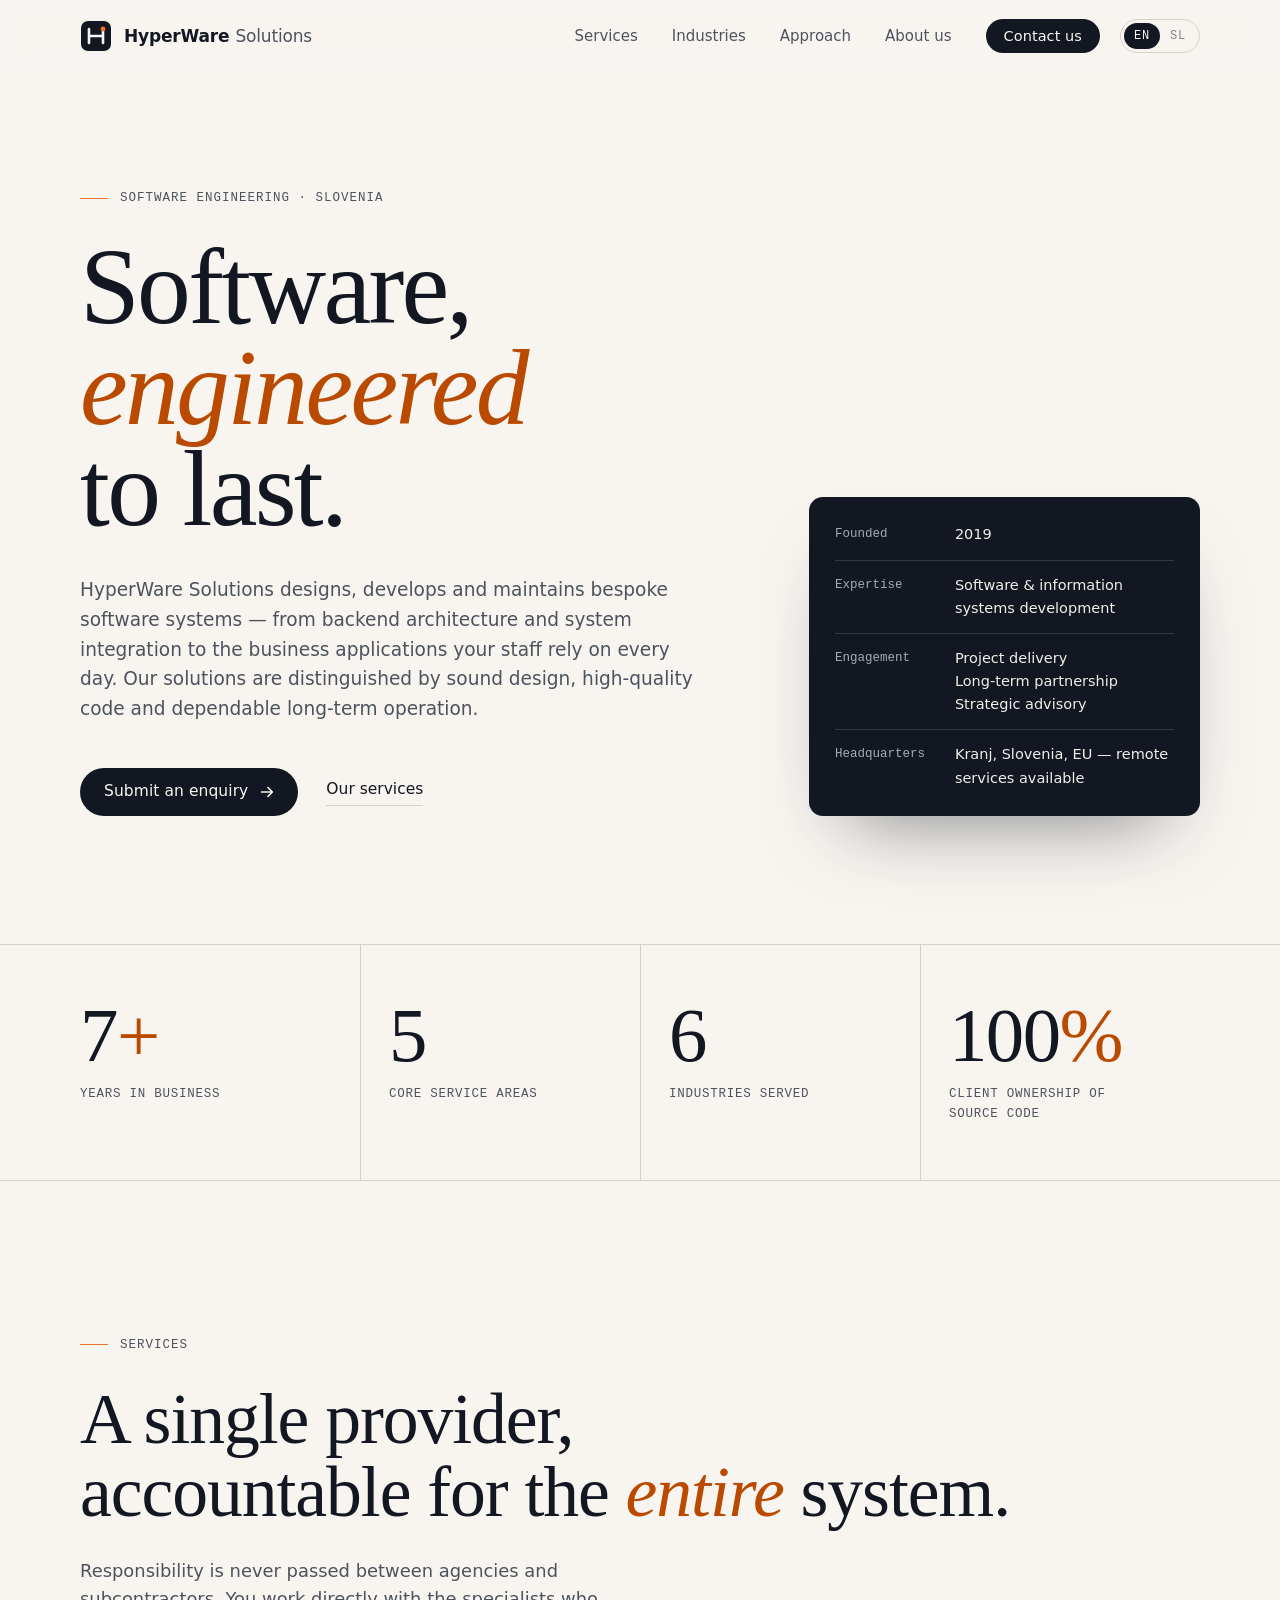
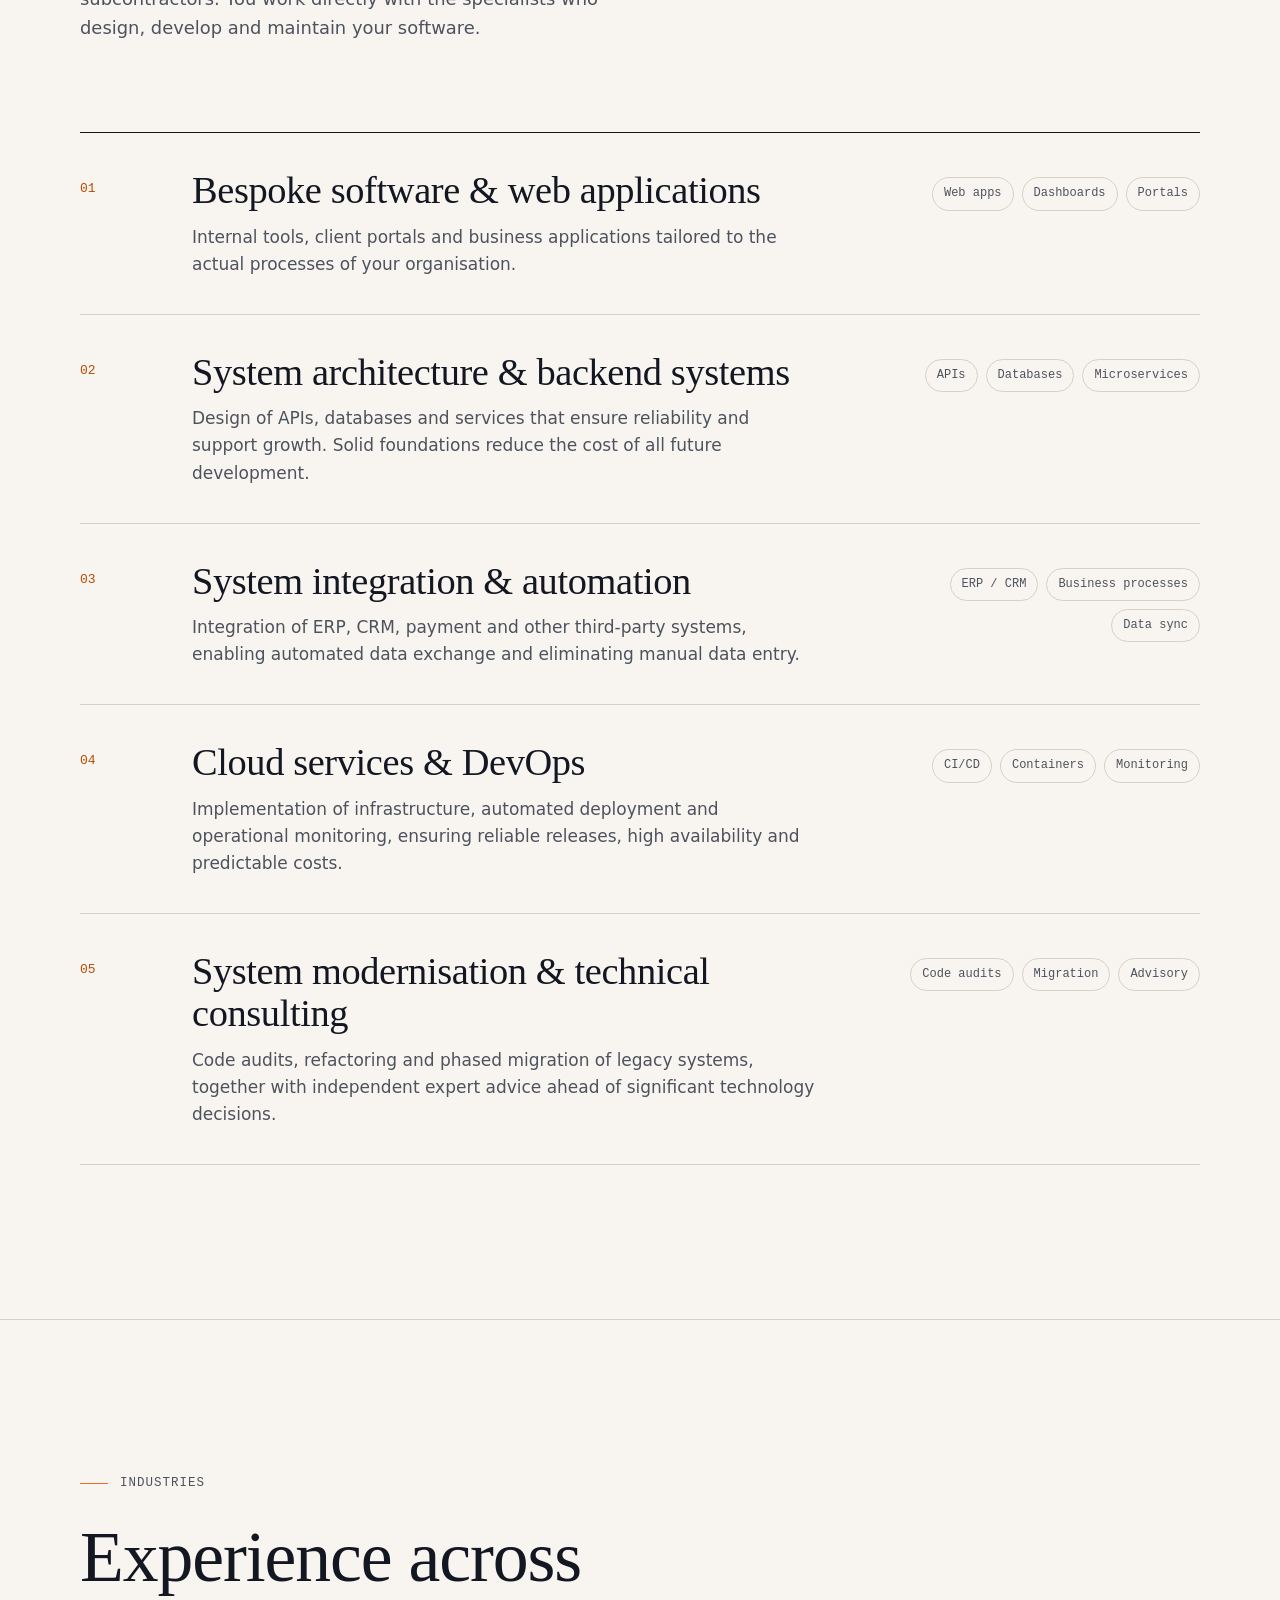
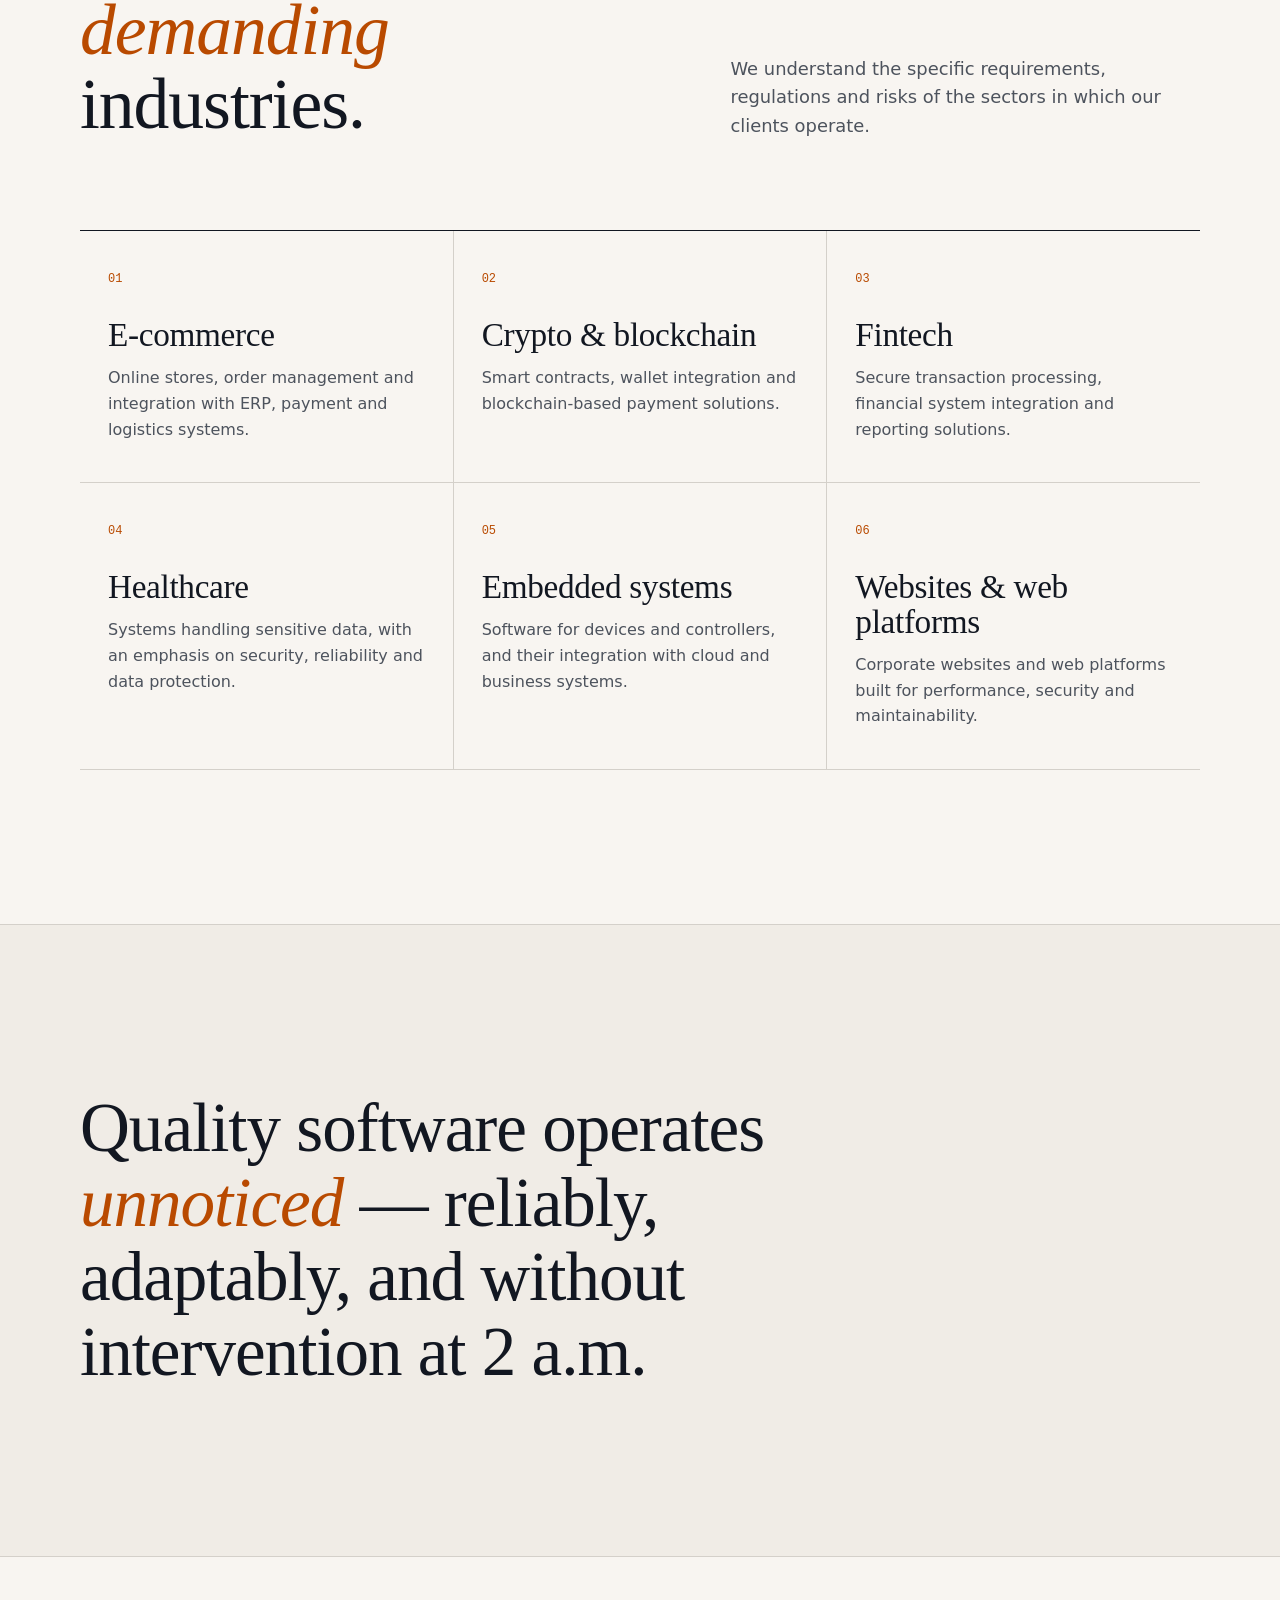
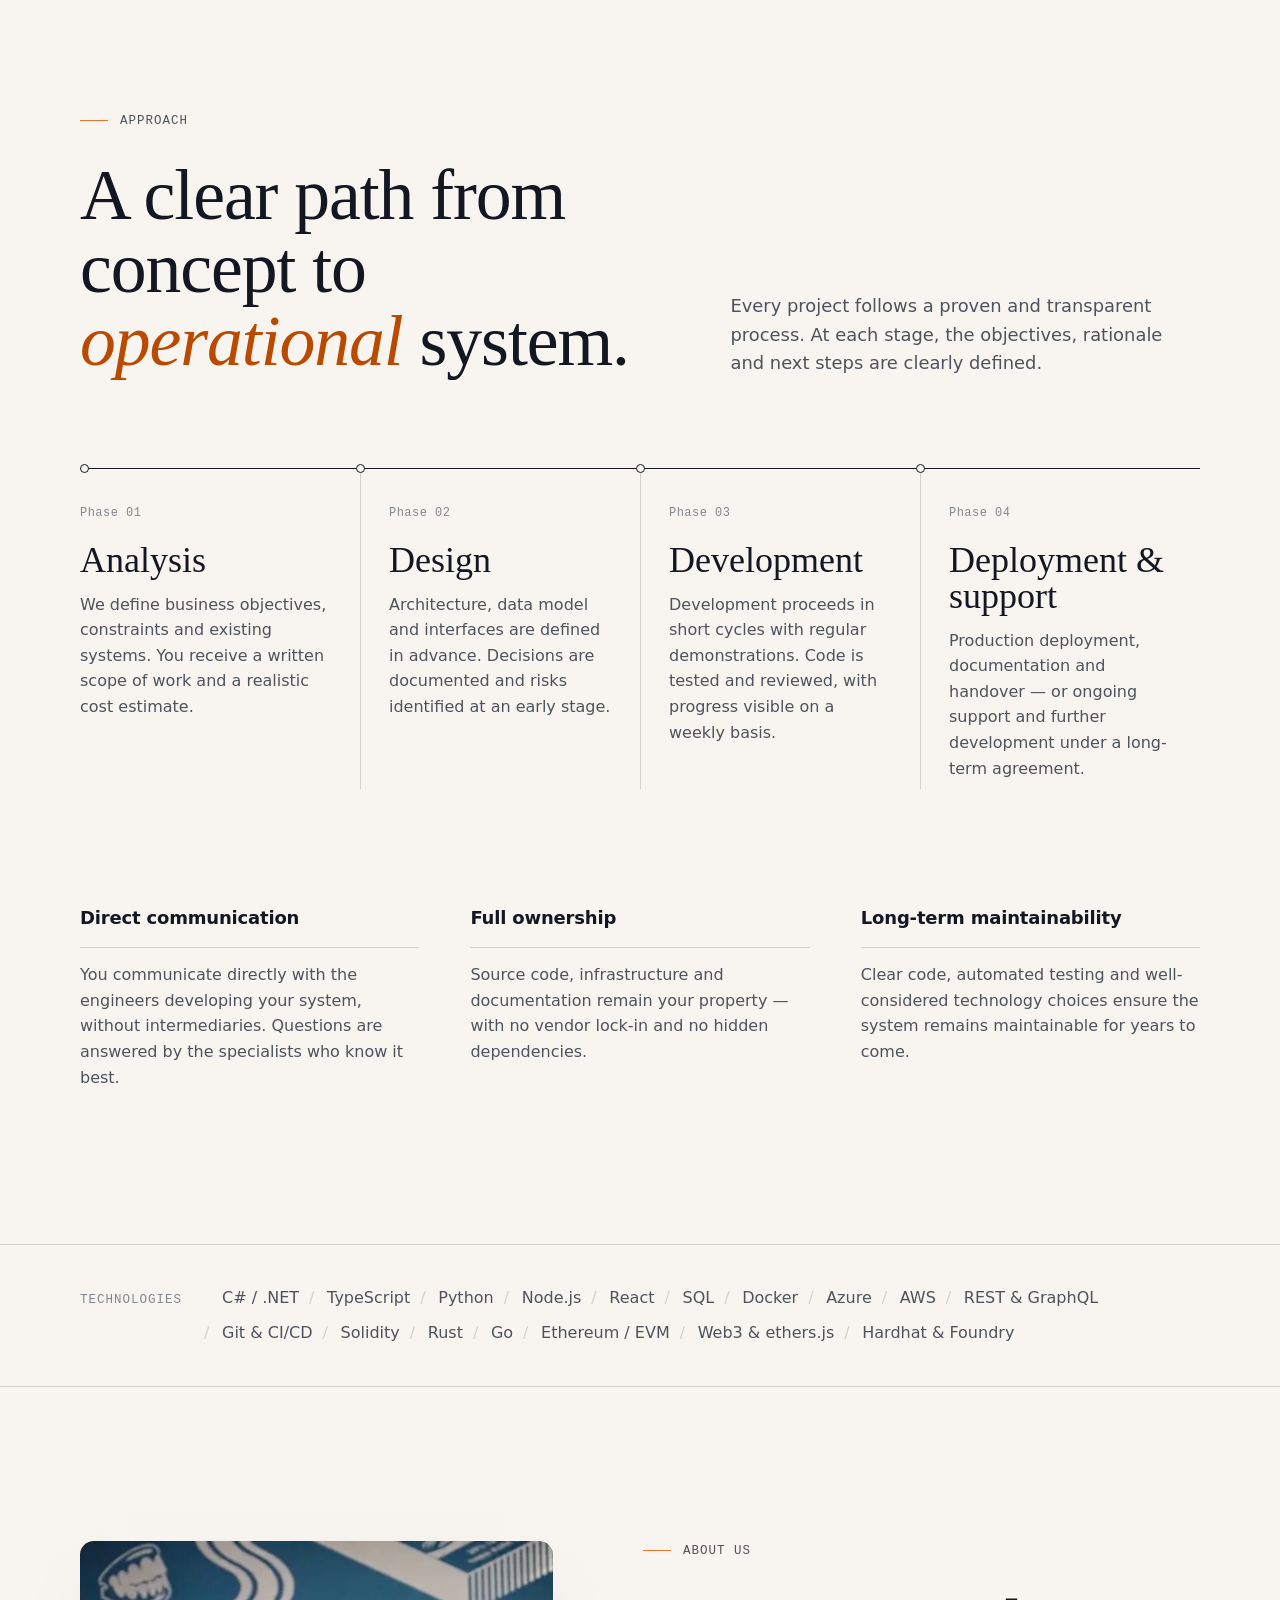
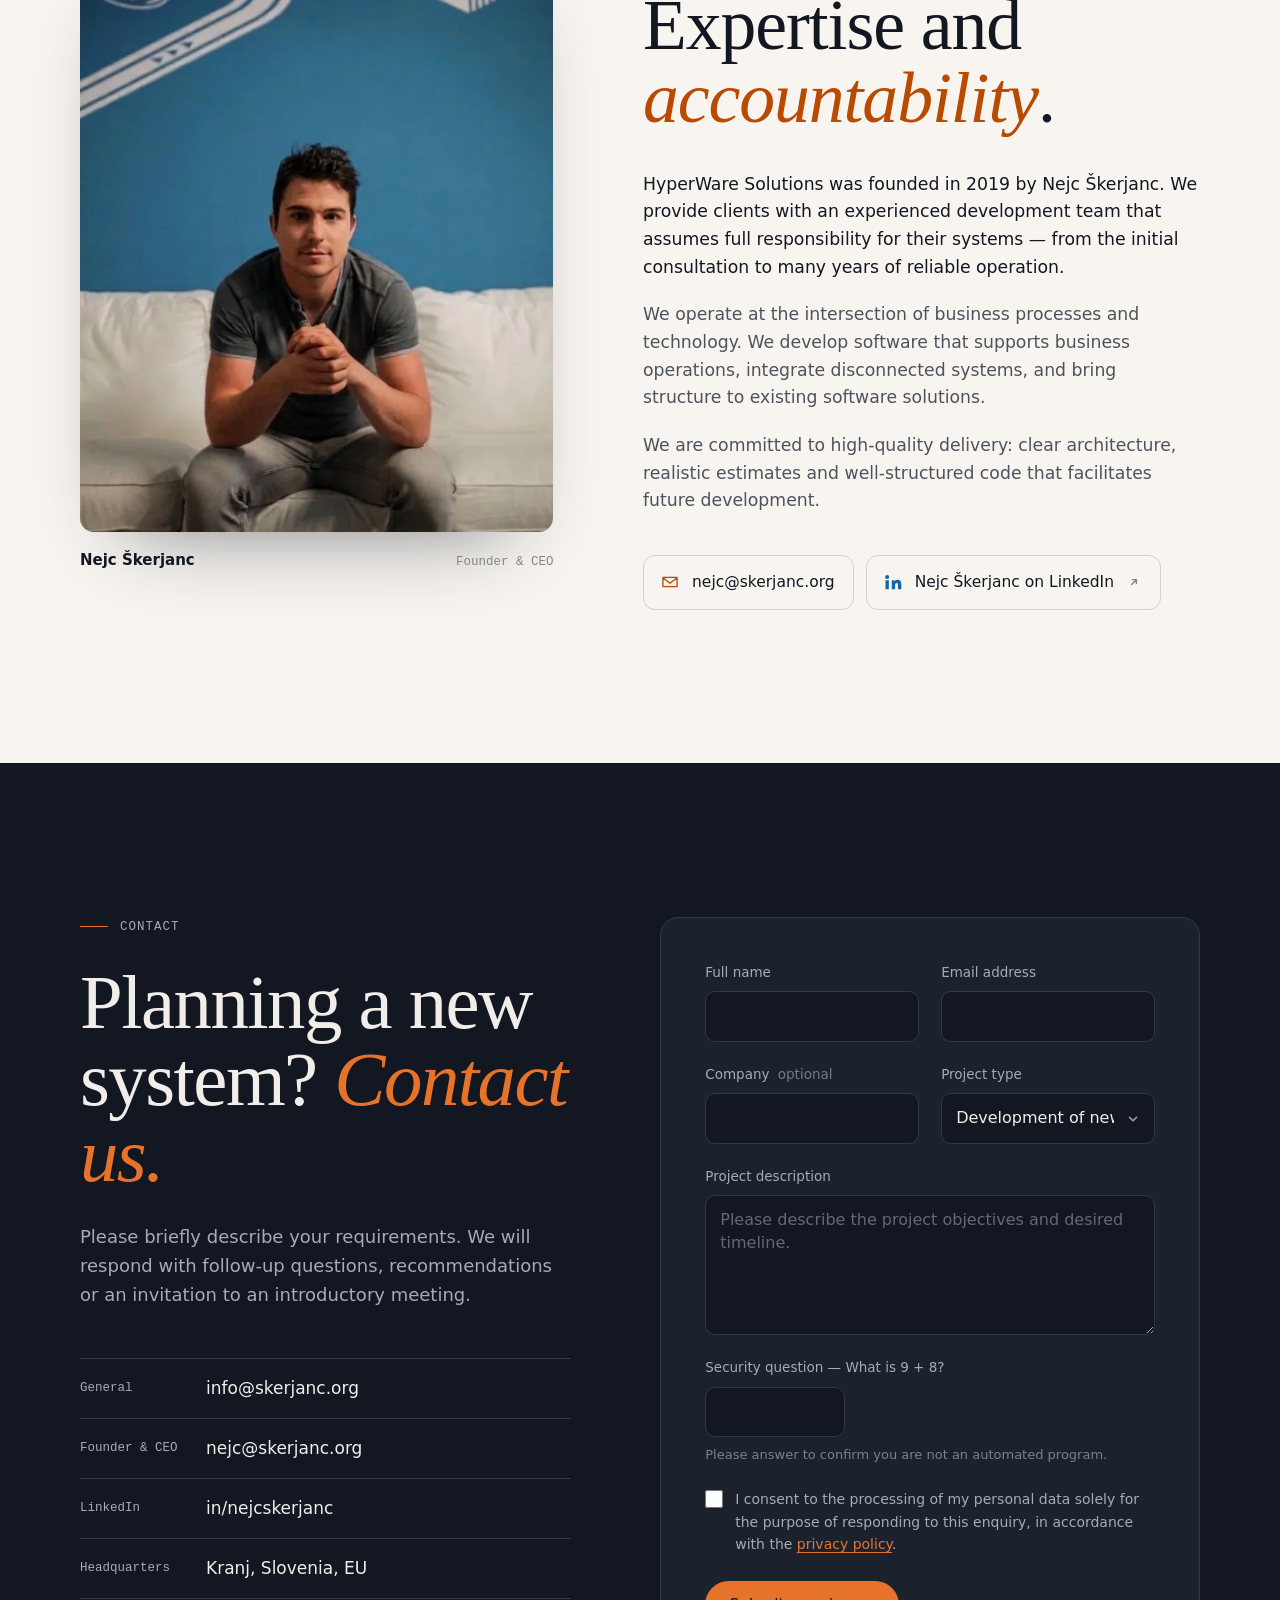
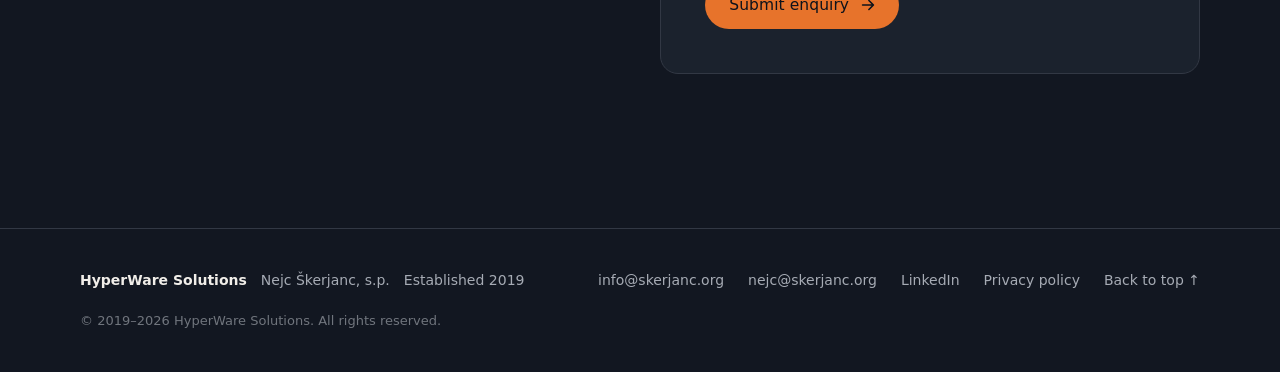
==== commit d6c097c5: "Activate contact form with Web3Forms access key Co-Authored-By: Claude Opus 5.5 <noreply@anthropic.c" ====
--- a/index.html
+++ b/index.html
@@ -408,10 +408,10 @@
         <!--
           Contact form is powered by Web3Forms (free, works on static GitHub Pages).
           1. Go to https://web3forms.com, enter info@skerjanc.org, get your Access Key by email.
-          2. Paste it into the "access_key" value below.
+          2. The key is in the "access_key" value below (registered to info@skerjanc.org).
         -->
         <form class="form reveal" id="contact-form" action="https://api.web3forms.com/submit" method="POST" novalidate>
-          <input type="hidden" name="access_key" value="YOUR_WEB3FORMS_ACCESS_KEY">
+          <input type="hidden" name="access_key" value="ccde4980-749a-4260-b793-156bf46885f7">
           <input type="hidden" name="subject" value="New enquiry from skerjanc.org">
           <input type="hidden" name="from_name" value="skerjanc.org">
           <input type="hidden" name="language" value="en">
--- a/styles.css
+++ b/styles.css
@@ -817,7 +817,11 @@
 
 .page { padding-block: clamp(64px, 9vw, 120px) var(--section-y); }
 .legal { max-width: 74ch; }
-.legal h1 {
+.legal h1,
+.legal .legal__title {
+  margin: 0;
+  font-weight: 400;
+  color: var(--ink);
   font-family: var(--serif);
   font-size: clamp(44px, 6vw, 80px);
   line-height: 1;
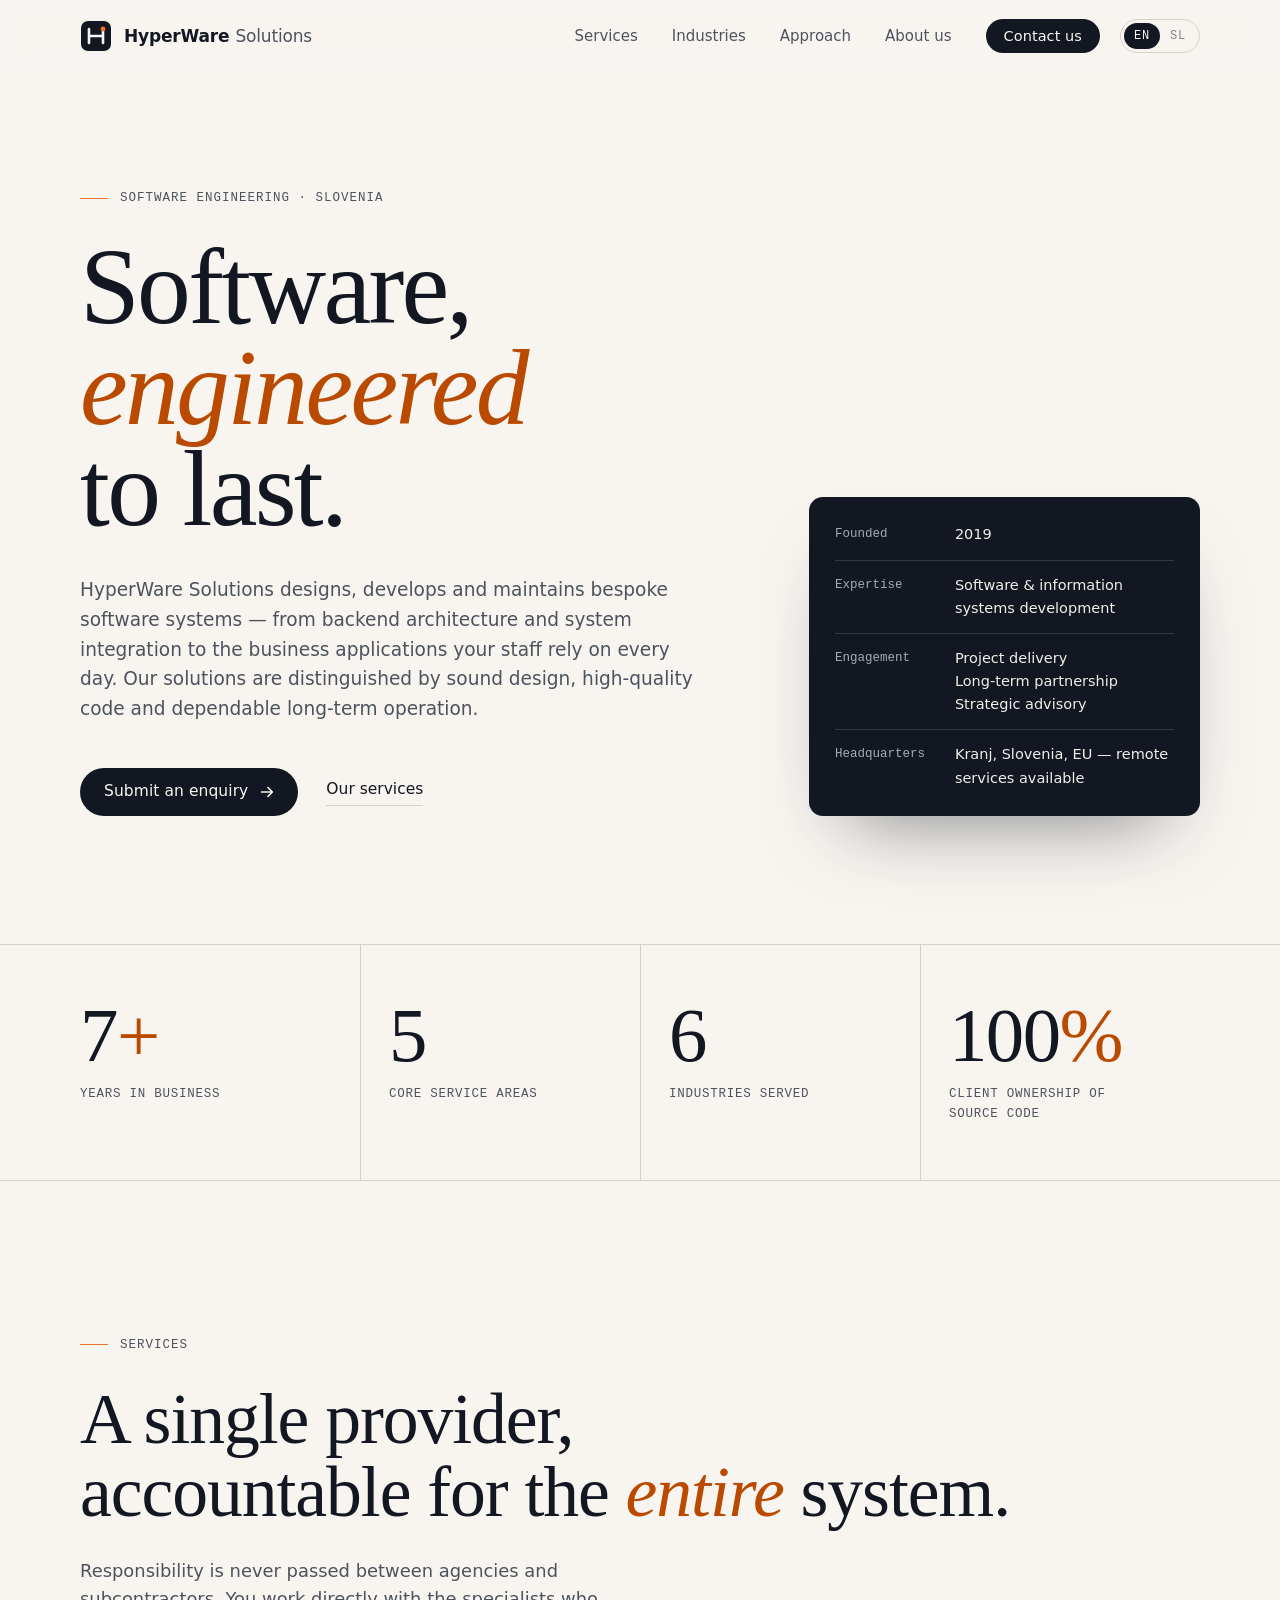
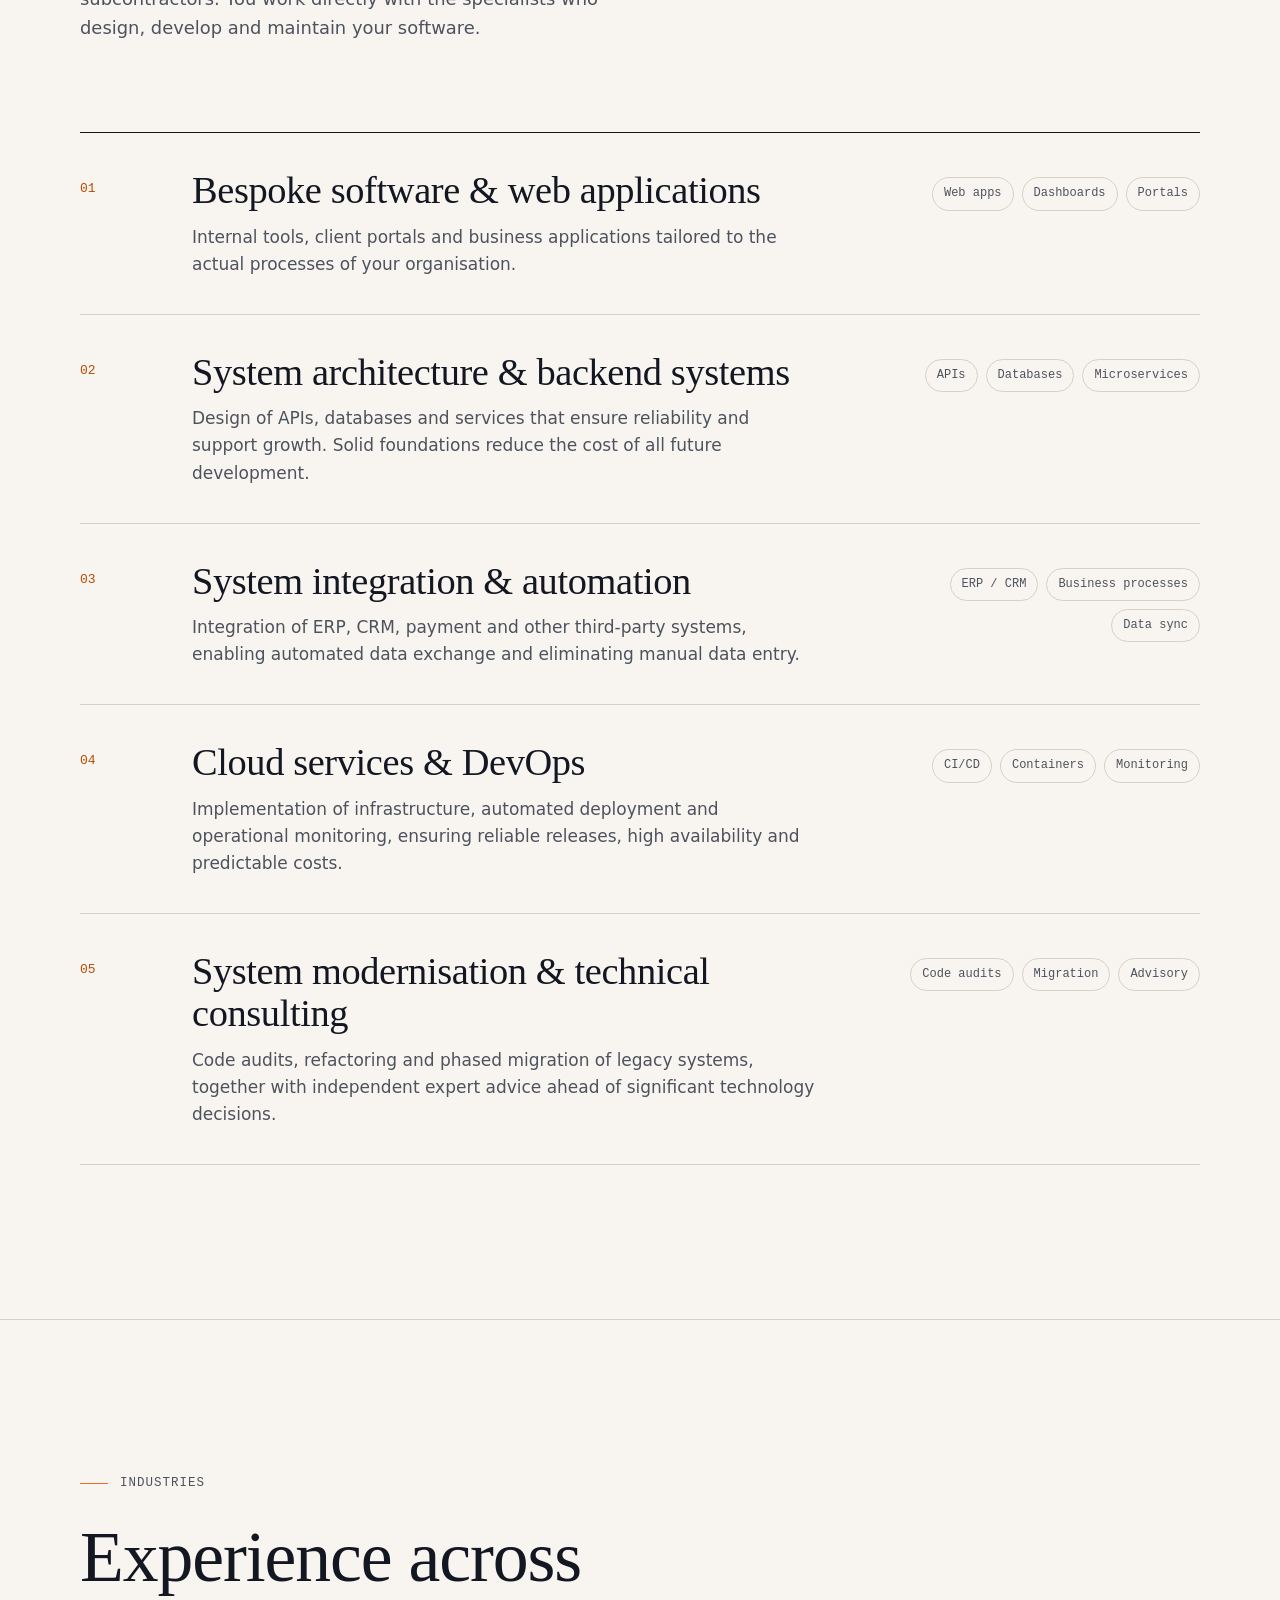
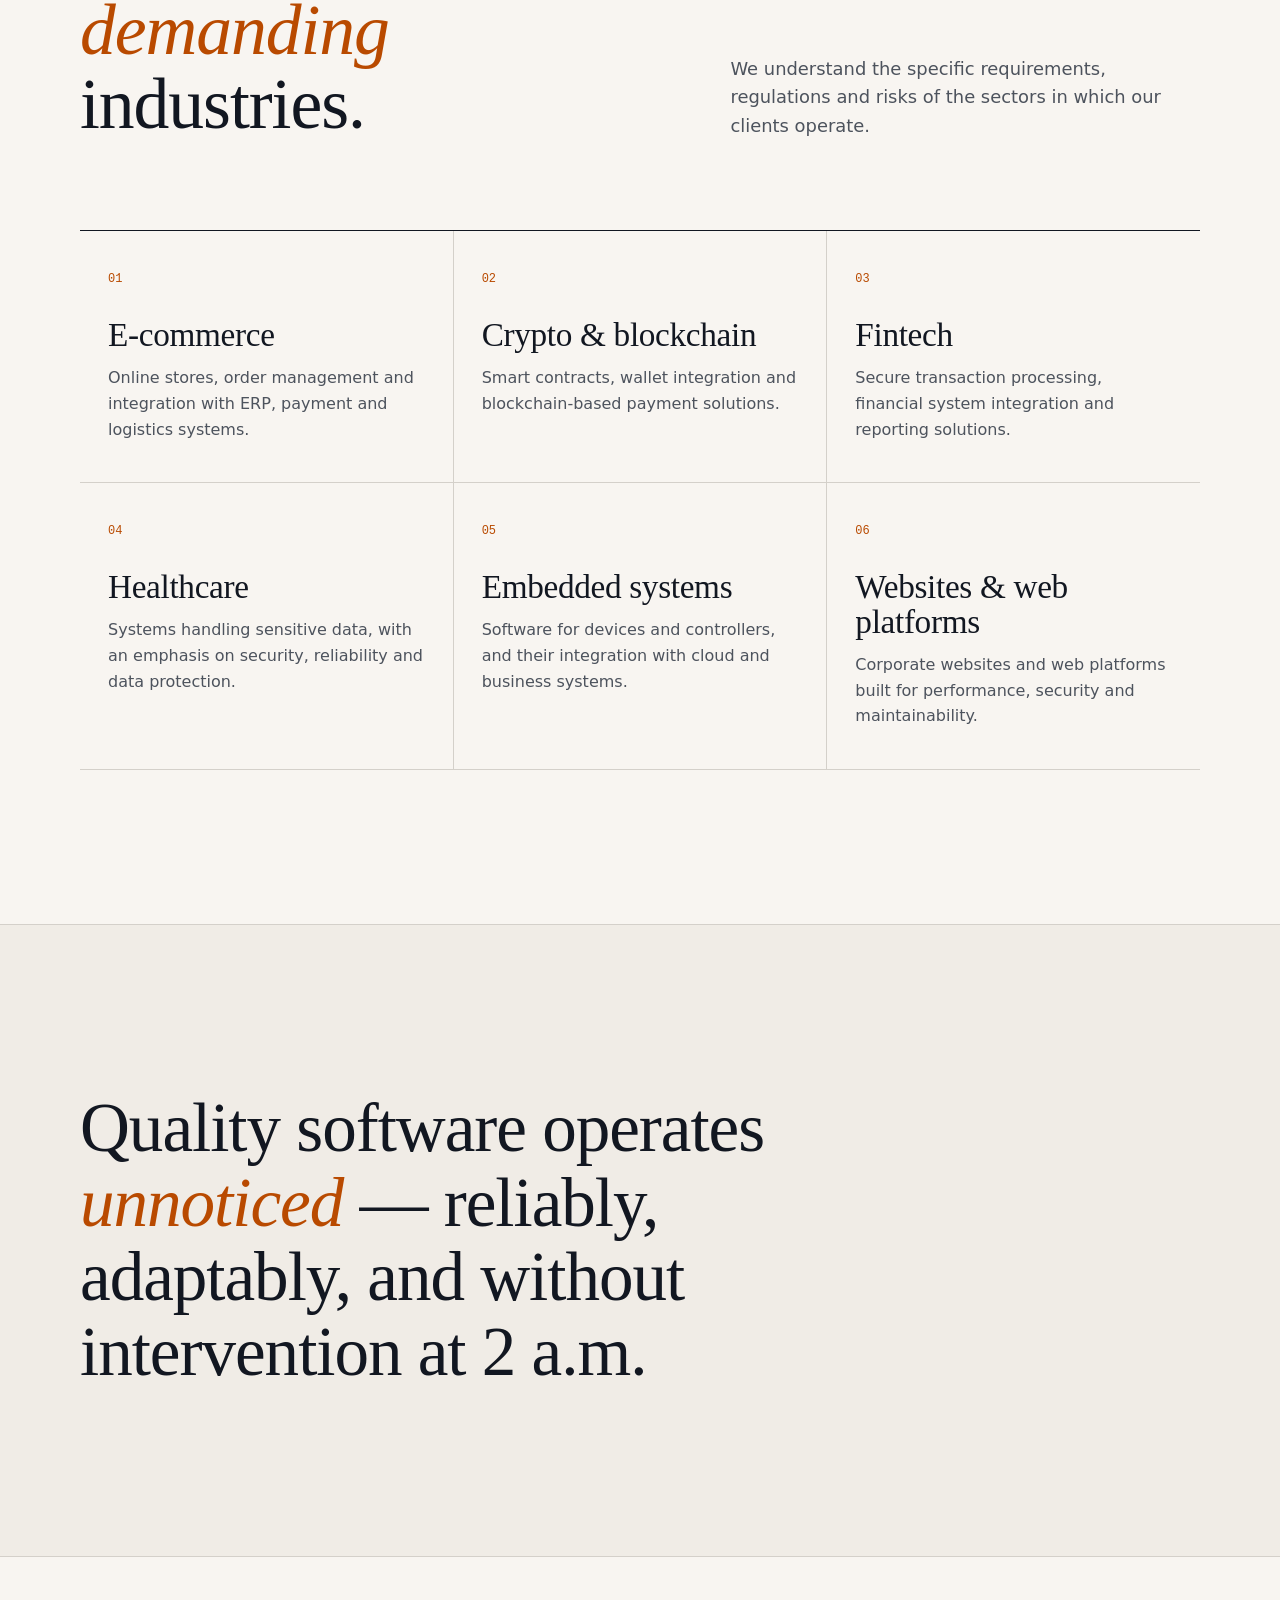
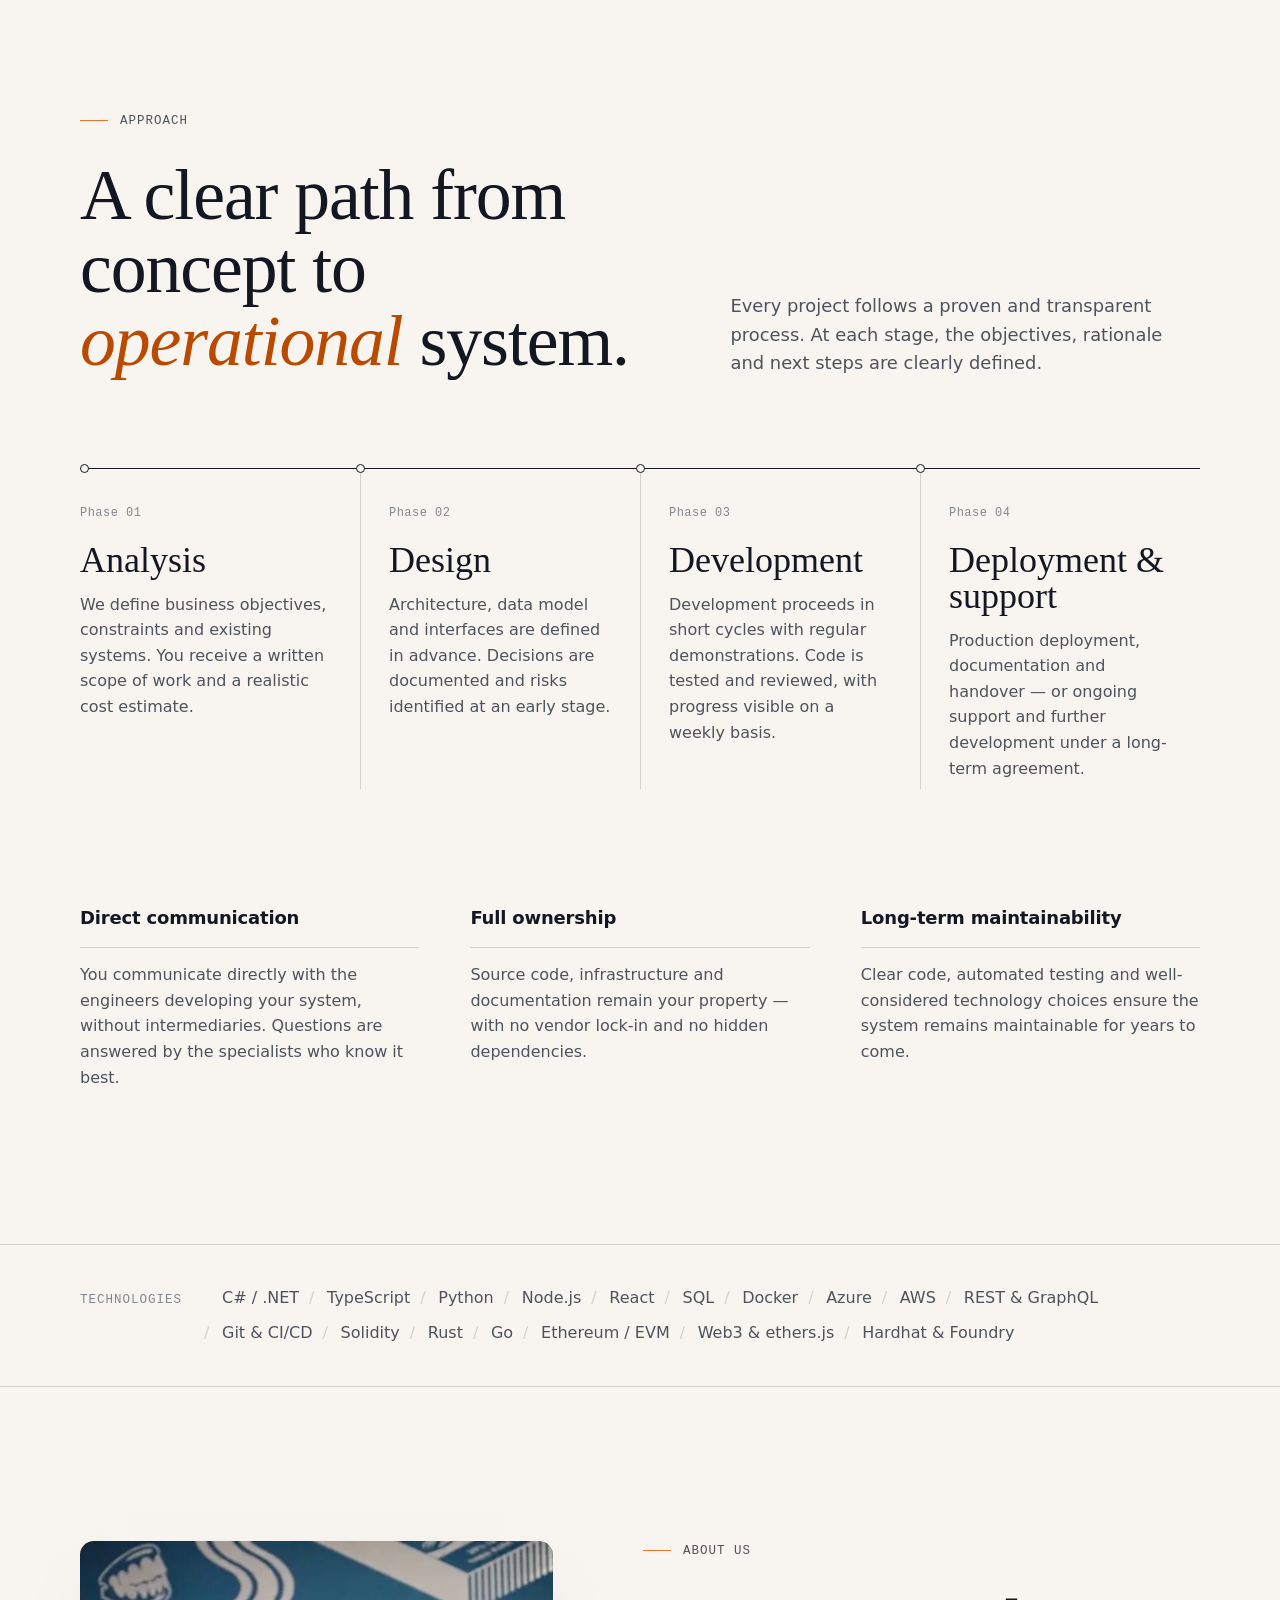
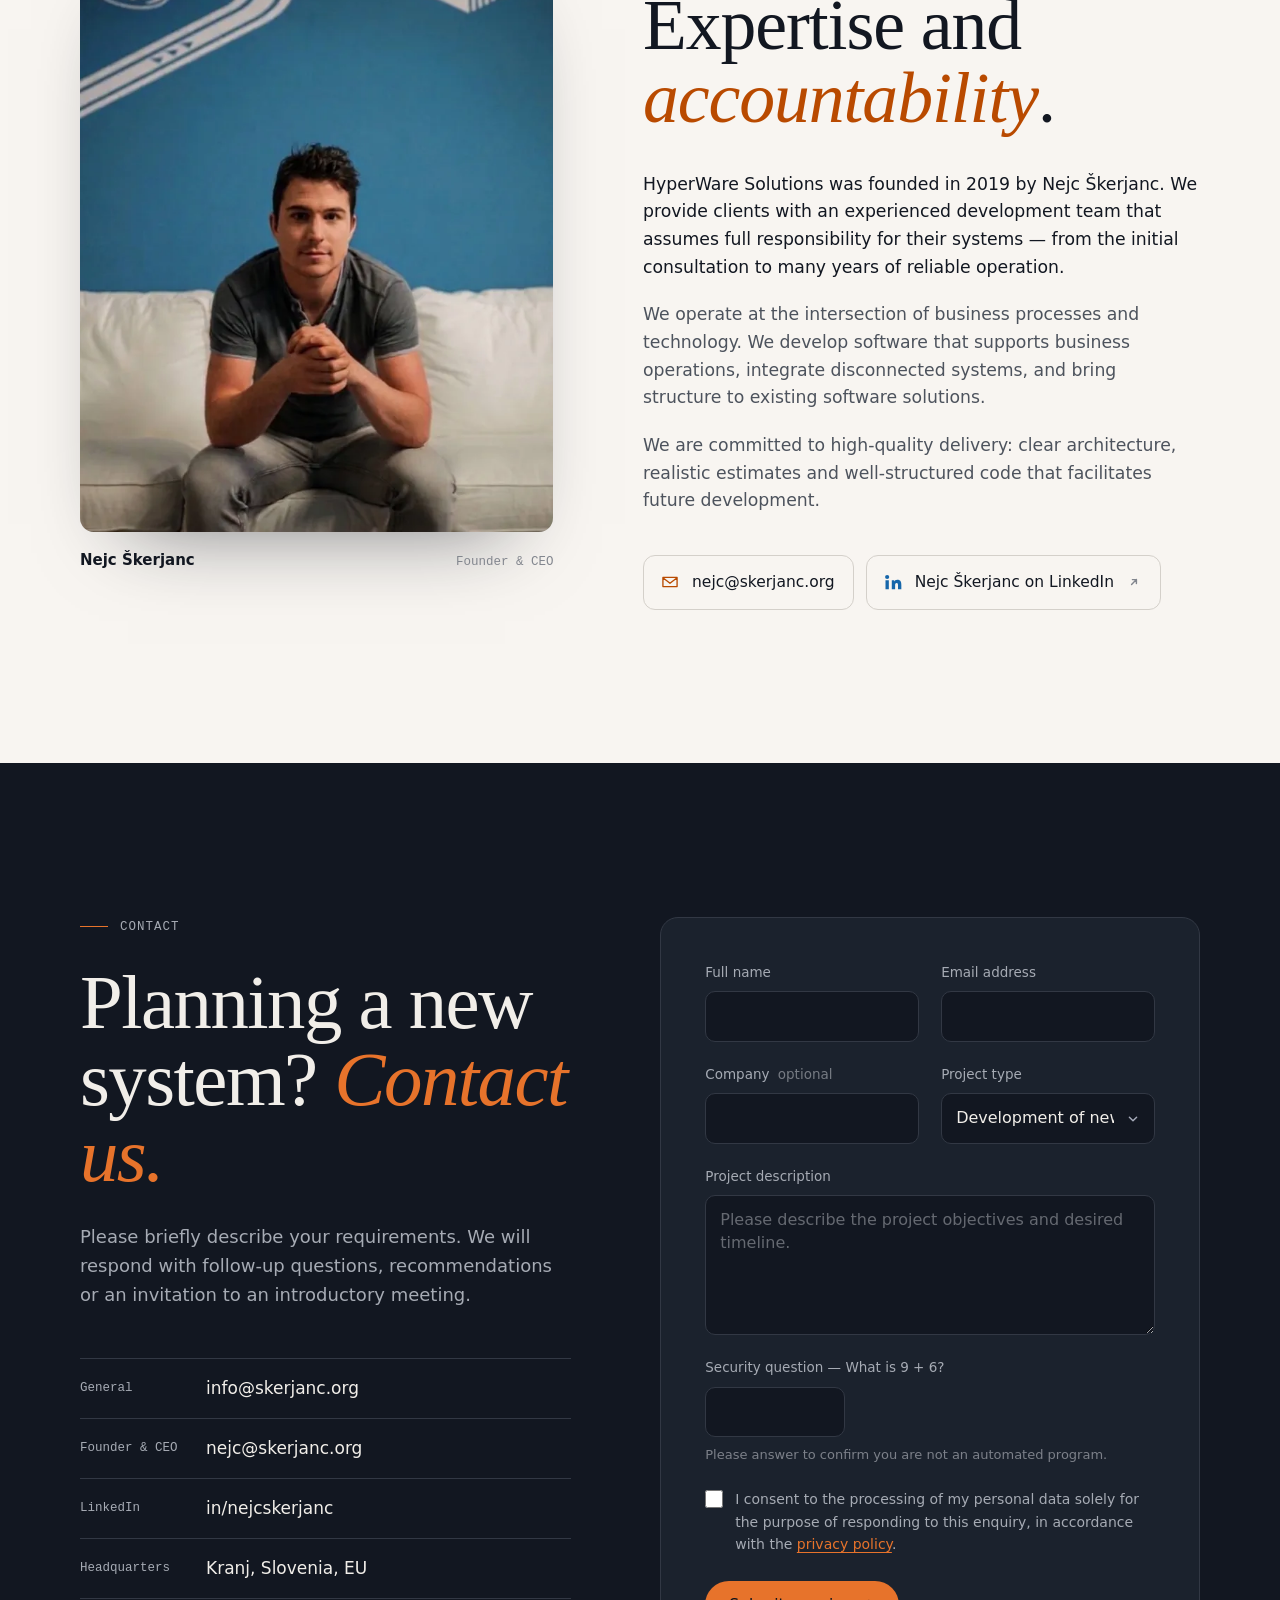
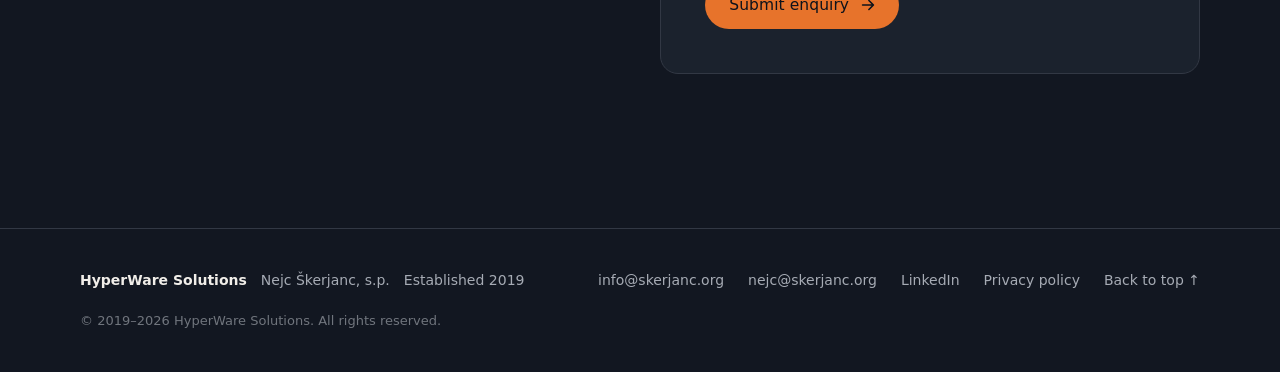
==== commit a4350c8c: "Add PNG/ICO favicons so Google shows the logo in search results Co-Authored-By: Claude Opus 5.5 <nor" ====
--- a/index.html
+++ b/index.html
@@ -23,7 +23,10 @@
   <meta name="twitter:card" content="summary_large_image">
   <meta name="theme-color" content="#f6f3ee">
 
-  <link rel="icon" href="assets/favicon.svg" type="image/svg+xml">
+  <link rel="icon" href="/favicon.ico" sizes="48x48">
+  <link rel="icon" href="/assets/favicon.svg" type="image/svg+xml">
+  <link rel="icon" href="/assets/favicon-96.png" type="image/png" sizes="96x96">
+  <link rel="apple-touch-icon" href="/assets/apple-touch-icon.png">
 
   <link rel="preload" href="assets/fonts/instrument-serif-normal-latin.woff2" as="font" type="font/woff2" crossorigin>
   <link rel="preload" href="assets/fonts/geist-normal-latin.woff2" as="font" type="font/woff2" crossorigin>
@@ -53,7 +56,7 @@
     "founder": { "@type": "Person", "name": "Nejc Škerjanc", "jobTitle": "Founder & CEO", "email": "nejc@skerjanc.org", "sameAs": "https://www.linkedin.com/in/nejcskerjanc" },
     "description": "Design, development and maintenance of bespoke software, backend systems, system integration and cloud infrastructure for business clients.",
     "image": "https://skerjanc.org/assets/share.png",
-    "logo": "https://skerjanc.org/assets/favicon.svg",
+    "logo": "https://skerjanc.org/assets/icon-512.png",
     "knowsAbout": ["Custom software development", "Web applications", "System architecture", "Backend systems", "API design", "System integration", "ERP and CRM integration", "Business process automation", "Cloud services", "DevOps", "Legacy system modernisation", "Technical consulting", "Blockchain and smart contracts", "Fintech", "E-commerce", "Embedded systems"],
     "hasOfferCatalog": {
       "@type": "OfferCatalog",
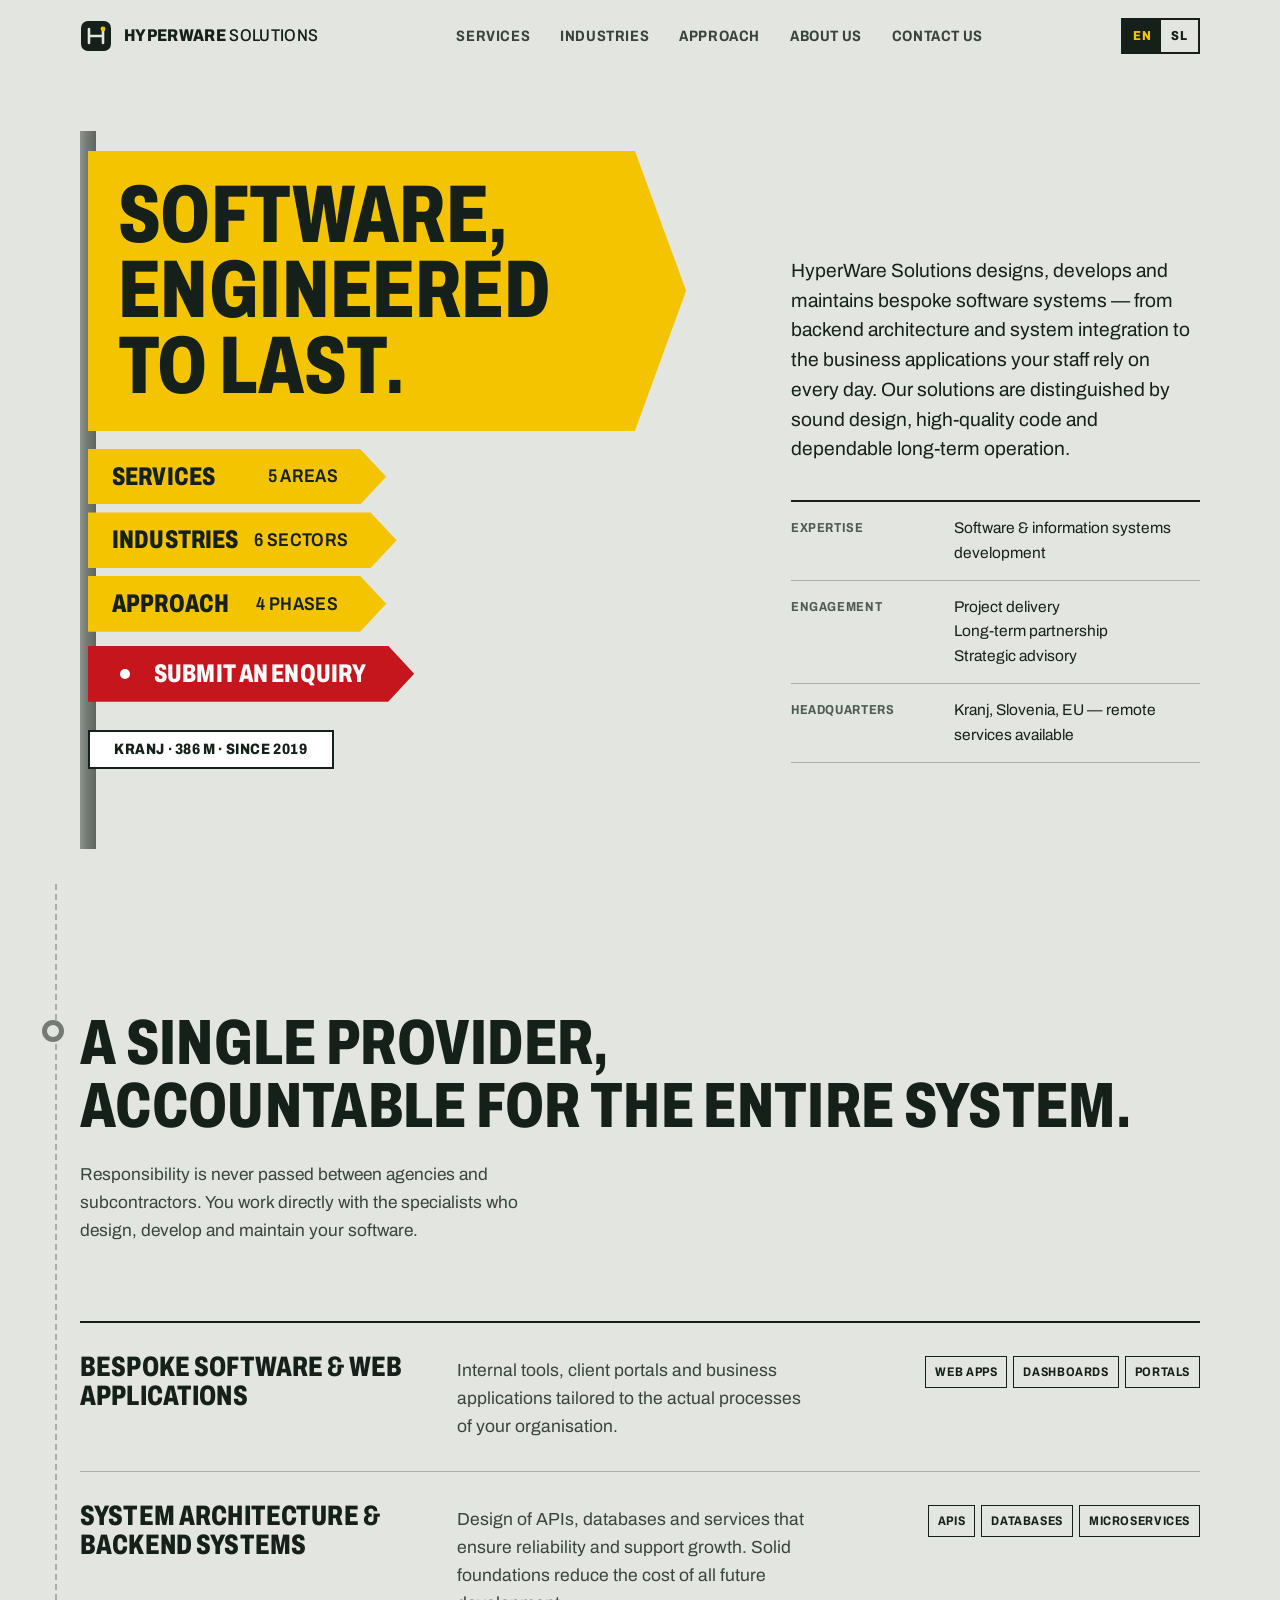
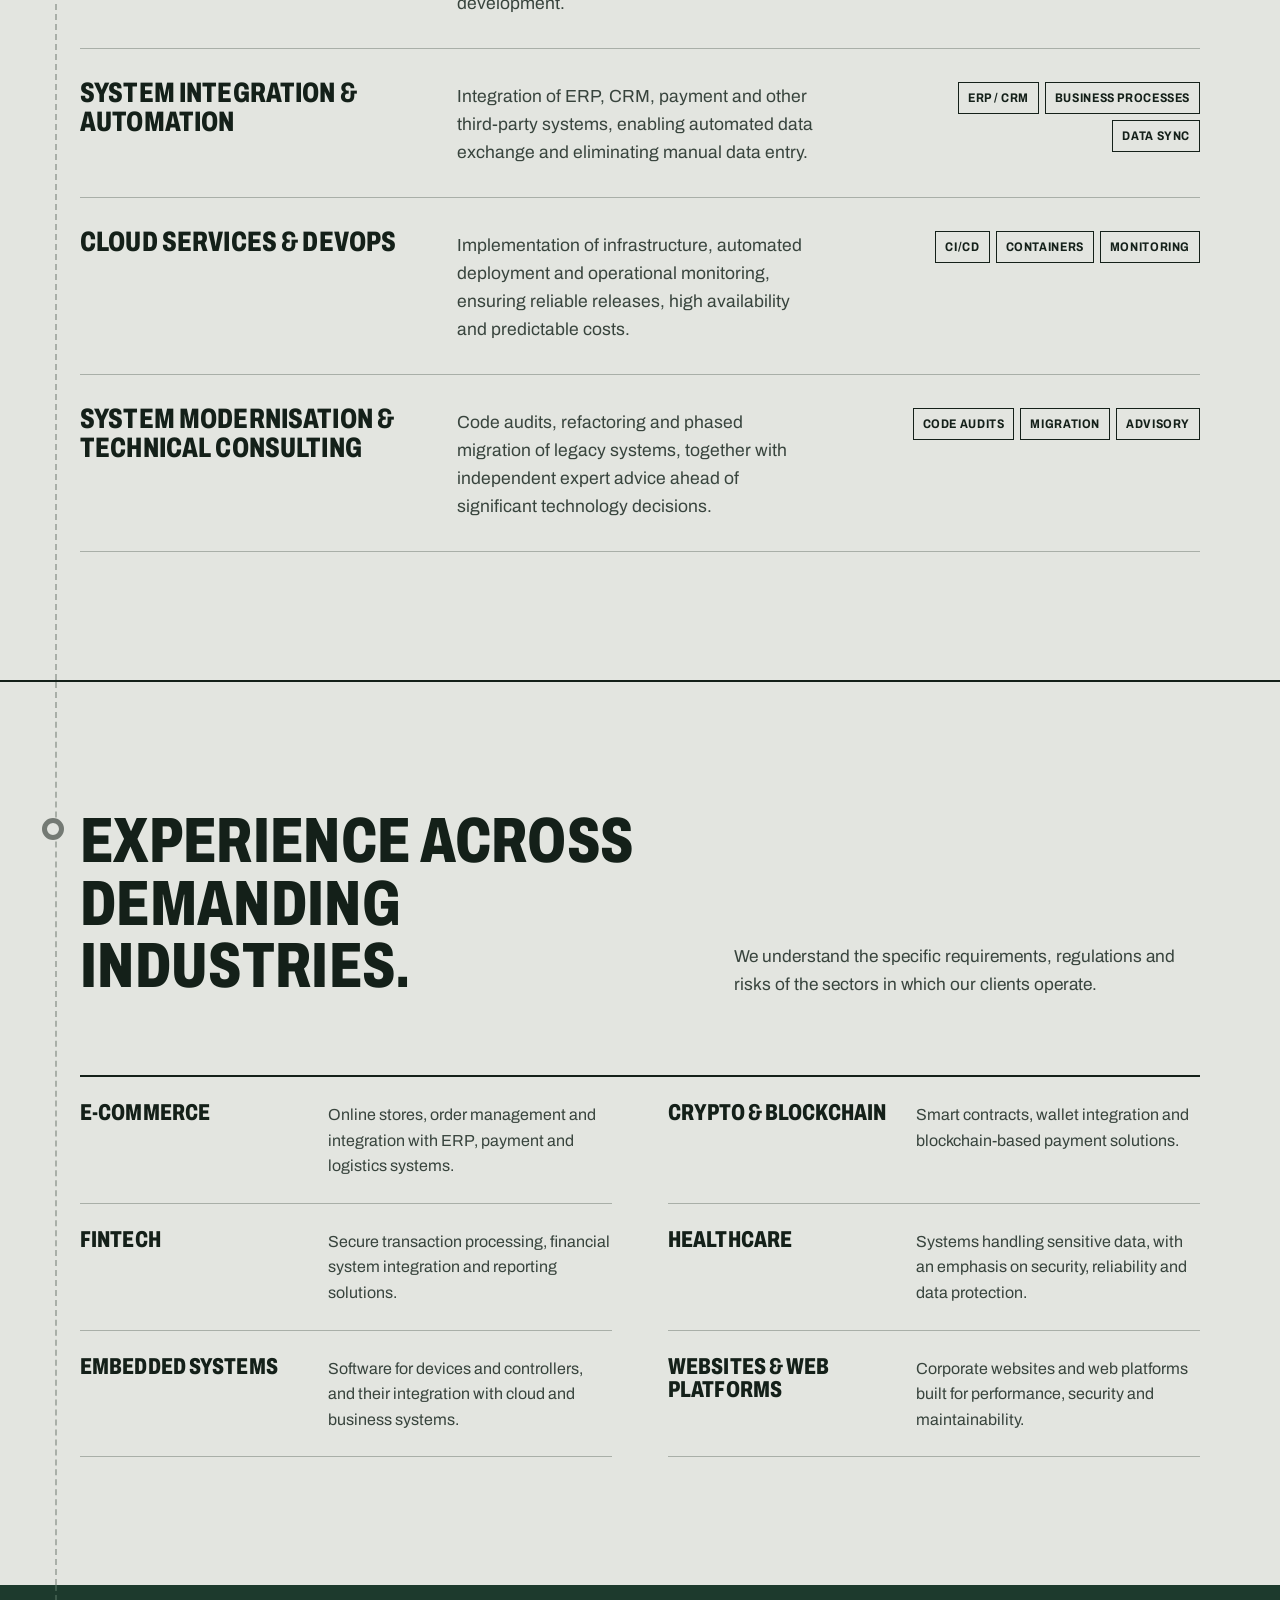
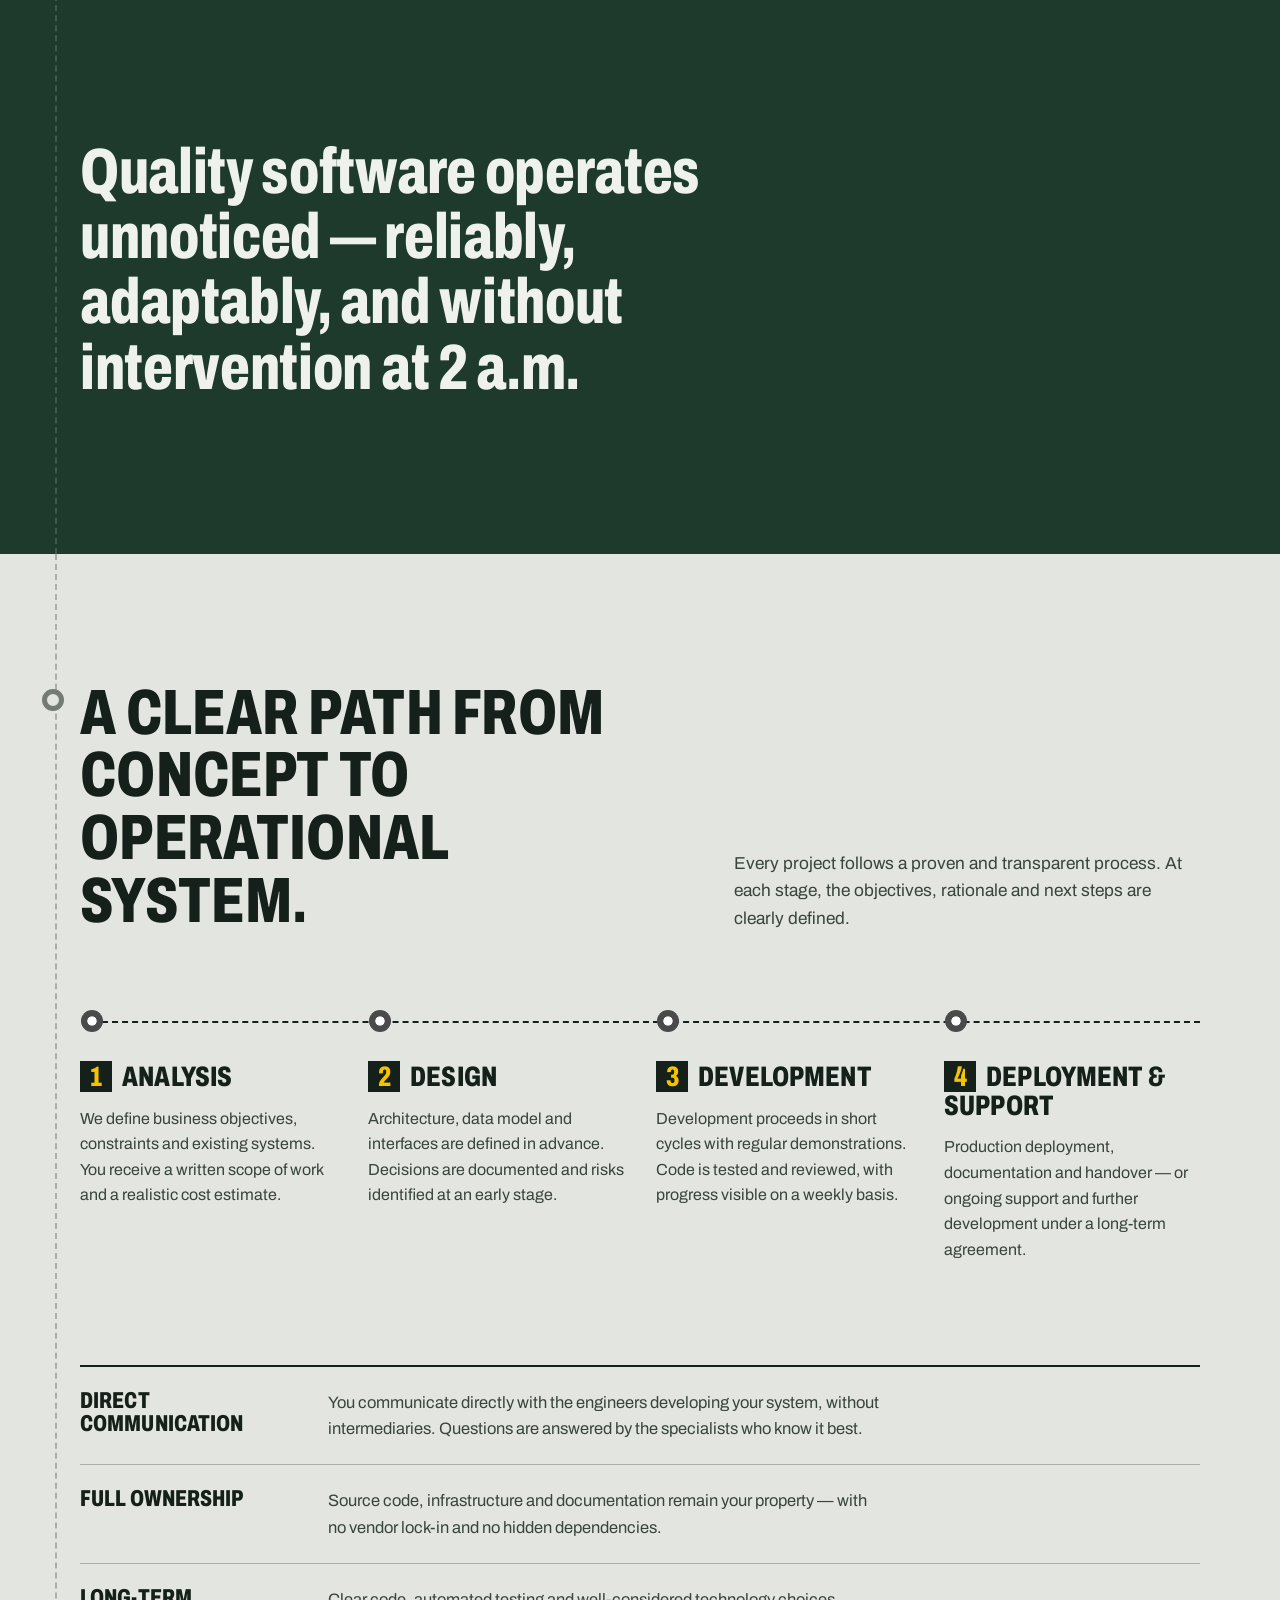
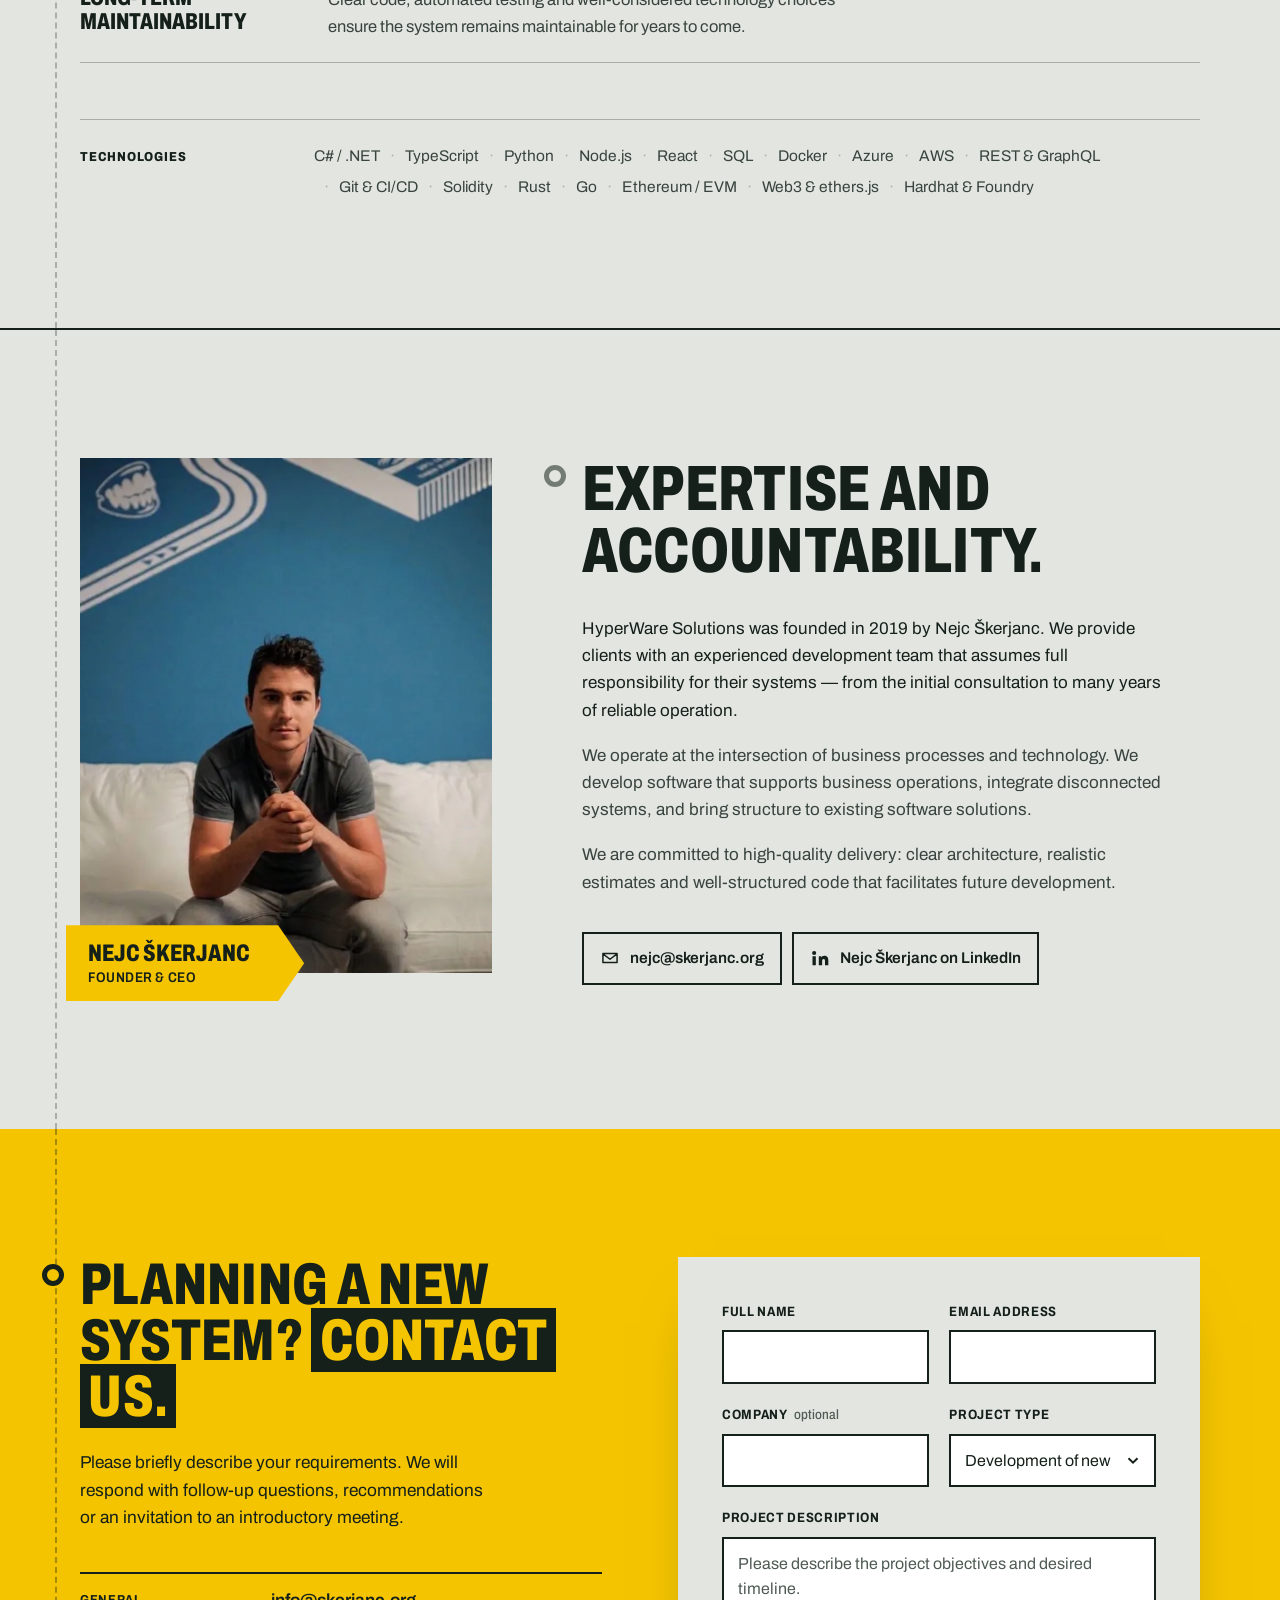
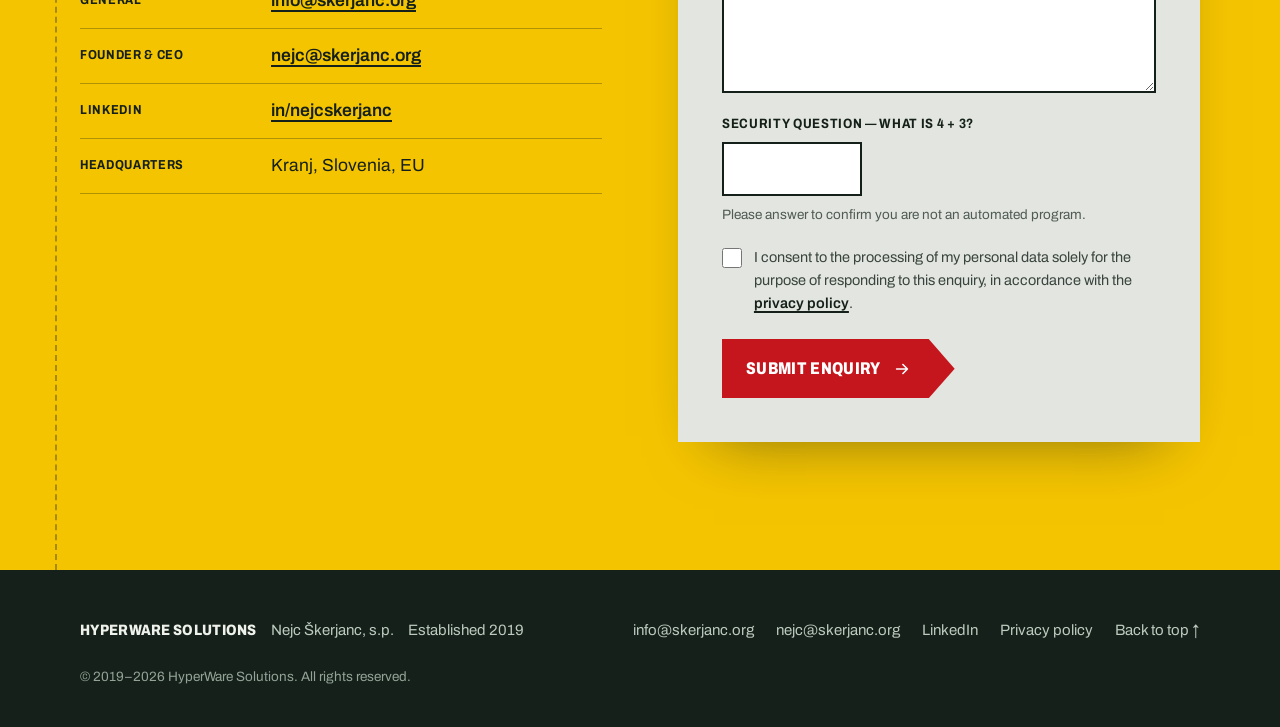
==== commit 850faf0d: "Redesign: replace generic AI look with 'The Marked Trail' signage style Slovenian trail-signage visu" ====
--- a/index.html
+++ b/index.html
@@ -21,15 +21,14 @@
   <meta property="og:image:height" content="630">
   <meta property="og:image:alt" content="HyperWare Solutions — Software, engineered to last">
   <meta name="twitter:card" content="summary_large_image">
-  <meta name="theme-color" content="#f6f3ee">
+  <meta name="theme-color" content="#e3e5e0">
 
   <link rel="icon" href="/favicon.ico" sizes="48x48">
   <link rel="icon" href="/assets/favicon.svg" type="image/svg+xml">
   <link rel="icon" href="/assets/favicon-96.png" type="image/png" sizes="96x96">
   <link rel="apple-touch-icon" href="/assets/apple-touch-icon.png">
 
-  <link rel="preload" href="assets/fonts/instrument-serif-normal-latin.woff2" as="font" type="font/woff2" crossorigin>
-  <link rel="preload" href="assets/fonts/geist-normal-latin.woff2" as="font" type="font/woff2" crossorigin>
+  <link rel="preload" href="assets/fonts/archivo-var-latin.woff2" as="font" type="font/woff2" crossorigin>
   <link rel="stylesheet" href="assets/fonts/fonts.css">
 
   <link rel="stylesheet" href="styles.css">
@@ -79,15 +78,23 @@
 <body id="top">
   <a class="skip" href="#main" data-i18n="skip">Skip to content</a>
 
+  <!-- Trail blaze (Knafelc marker), reused across the page -->
+  <svg width="0" height="0" style="position:absolute" aria-hidden="true">
+    <symbol id="blaze" viewBox="0 0 24 24">
+      <circle cx="12" cy="12" r="11" fill="#c4161c"/>
+      <circle cx="12" cy="12" r="4.6" fill="#ffffff"/>
+    </symbol>
+  </svg>
+
   <header class="nav">
     <div class="wrap nav__inner">
       <a class="brand" href="#top" aria-label="HyperWare Solutions">
         <svg class="brand__mark" viewBox="0 0 32 32" aria-hidden="true">
           <rect x="1" y="1" width="30" height="30" rx="7" fill="currentColor"/>
-          <path d="M9 9v14M23 9v14M9 16h14" stroke="var(--paper)" stroke-width="2.6" stroke-linecap="round"/>
-          <circle cx="23" cy="9" r="2.4" fill="var(--accent)"/>
+          <path d="M9 9v14M23 9v14M9 16h14" stroke="var(--rock)" stroke-width="2.6" stroke-linecap="round"/>
+          <circle cx="23" cy="9" r="2.4" fill="var(--yellow)"/>
         </svg>
-        <span class="brand__name">HyperWare<span class="brand__sub">Solutions</span></span>
+        <span class="brand__name">HyperWare <span class="brand__sub">Solutions</span></span>
       </a>
 
       <nav class="nav__links" aria-label="Primary">
@@ -95,7 +102,7 @@
         <a href="#industries" data-i18n="nav.industries">Industries</a>
         <a href="#approach" data-i18n="nav.approach">Approach</a>
         <a href="#about" data-i18n="nav.about">About us</a>
-        <a class="btn btn--small" href="#contact" data-i18n="nav.cta">Contact us</a>
+        <a href="#contact" data-i18n="nav.cta">Contact us</a>
       </nav>
 
       <div class="nav__end">
@@ -119,293 +126,229 @@
 
   <main id="main">
 
-    <!-- ============ HERO ============ -->
+    <!-- ============ HERO: the signpost ============ -->
     <section class="hero">
       <div class="wrap hero__grid">
-        <div class="hero__copy">
-          <p class="eyebrow reveal" data-i18n="hero.eyebrow">Software engineering · Slovenia</p>
-          <h1 class="hero__title reveal" data-i18n="hero.title">Software,<br><em>engineered</em> to&nbsp;last.</h1>
-          <p class="hero__lede reveal" data-i18n="hero.lede">HyperWare Solutions designs, develops and maintains bespoke software systems — from backend architecture and system integration to the business applications your staff rely on every day. Our solutions are distinguished by sound design, high-quality code and dependable long-term operation.</p>
-          <div class="hero__actions reveal">
-            <a class="btn" href="#contact"><span data-i18n="hero.cta">Submit an enquiry</span>
-              <svg viewBox="0 0 20 20" aria-hidden="true"><path d="M4 10h11m-4-5 5 5-5 5" fill="none" stroke="currentColor" stroke-width="1.8" stroke-linecap="round" stroke-linejoin="round"/></svg>
-            </a>
-            <a class="link-arrow" href="#services" data-i18n="hero.link">Our services</a>
-          </div>
-        </div>
-
-        <aside class="spec reveal" aria-label="Studio at a glance" data-i18n-attr="aria-label:spec.aria">
-          <dl class="spec__list">
-            <div><dt data-i18n="spec.since.k">Founded</dt><dd>2019</dd></div>
+        <div class="sign">
+          <span class="sign__post" aria-hidden="true"></span>
+
+          <h1 class="plate plate--title" data-i18n="hero.title">Software,<br><em>engineered</em> to&nbsp;last.</h1>
+
+          <nav class="sign__dest" aria-label="On this page" data-i18n-attr="aria-label:dest.aria">
+            <a class="plate plate--dest" href="#services">
+              <span data-i18n="nav.services">Services</span>
+              <span class="plate__meta" data-i18n="plate.services">5 areas</span>
+            </a>
+            <a class="plate plate--dest" href="#industries">
+              <span data-i18n="nav.industries">Industries</span>
+              <span class="plate__meta" data-i18n="plate.industries">6 sectors</span>
+            </a>
+            <a class="plate plate--dest" href="#approach">
+              <span data-i18n="nav.approach">Approach</span>
+              <span class="plate__meta" data-i18n="plate.approach">4 phases</span>
+            </a>
+            <a class="plate plate--go" href="#contact">
+              <svg class="blaze" aria-hidden="true"><use href="#blaze"/></svg>
+              <span data-i18n="hero.cta">Submit an enquiry</span>
+            </a>
+          </nav>
+
+          <p class="plate plate--loc" data-i18n="plate.loc">Kranj · 386 m · since 2019</p>
+        </div>
+
+        <div class="hero__aside">
+          <p class="hero__lede" data-i18n="hero.lede">HyperWare Solutions designs, develops and maintains bespoke software systems — from backend architecture and system integration to the business applications your staff rely on every day. Our solutions are distinguished by sound design, high-quality code and dependable long-term operation.</p>
+          <dl class="facts">
             <div><dt data-i18n="spec.focus.k">Expertise</dt><dd data-i18n="spec.focus.v">Software &amp; information systems development</dd></div>
             <div><dt data-i18n="spec.eng.k">Engagement</dt><dd data-i18n="spec.eng.v">Project delivery<br>Long-term partnership<br>Strategic advisory</dd></div>
             <div><dt data-i18n="spec.loc.k">Headquarters</dt><dd data-i18n="spec.loc.v">Kranj, Slovenia, EU — remote services available</dd></div>
           </dl>
-        </aside>
-      </div>
-    </section>
-
-    <!-- ============ KEY FIGURES ============ -->
-    <section class="figures" aria-label="Key figures" data-i18n-attr="aria-label:fig.aria">
-      <div class="wrap">
-        <dl class="figures__grid">
-          <div class="figure reveal">
-            <dt data-i18n="fig.years">Years in business</dt>
-            <dd><span id="years-count">7</span><span class="figure__unit">+</span></dd>
-          </div>
-          <div class="figure reveal">
-            <dt data-i18n="fig.services">Core service areas</dt>
-            <dd>5</dd>
-          </div>
-          <div class="figure reveal">
-            <dt data-i18n="fig.industries">Industries served</dt>
-            <dd>6</dd>
-          </div>
-          <div class="figure reveal">
-            <dt data-i18n="fig.ownership">Client ownership of source code</dt>
-            <dd>100<span class="figure__unit">%</span></dd>
-          </div>
-        </dl>
+        </div>
       </div>
     </section>
 
     <!-- ============ SERVICES ============ -->
-    <section class="section" id="services">
+    <section class="section trail" id="services">
       <div class="wrap">
         <header class="section__head">
-          <p class="eyebrow" data-i18n="services.eyebrow">Services</p>
-          <h2 class="section__title reveal" data-i18n="services.title">A single provider,<br>accountable for the <em>entire</em> system.</h2>
-          <p class="section__intro reveal" data-i18n="services.intro">Responsibility is never passed between agencies and subcontractors. You work directly with the specialists who design, develop and maintain your software.</p>
+          <h2 class="section__title" data-i18n="services.title">A single provider,<br>accountable for the <em>entire</em> system.</h2>
+          <p class="section__intro" data-i18n="services.intro">Responsibility is never passed between agencies and subcontractors. You work directly with the specialists who design, develop and maintain your software.</p>
         </header>
 
-        <ol class="services">
-          <li class="service reveal">
-            <span class="service__num">01</span>
-            <div class="service__body">
-              <h3 data-i18n="s1.h">Bespoke software &amp; web applications</h3>
-              <p data-i18n="s1.p">Internal tools, client portals and business applications tailored to the actual processes of your organisation.</p>
-            </div>
+        <ul class="services">
+          <li class="service">
+            <h3 data-i18n="s1.h">Bespoke software &amp; web applications</h3>
+            <p data-i18n="s1.p">Internal tools, client portals and business applications tailored to the actual processes of your organisation.</p>
             <ul class="tags"><li data-i18n="s1.t1">Web apps</li><li data-i18n="s1.t2">Dashboards</li><li data-i18n="s1.t3">Portals</li></ul>
           </li>
-          <li class="service reveal">
-            <span class="service__num">02</span>
-            <div class="service__body">
-              <h3 data-i18n="s2.h">System architecture &amp; backend systems</h3>
-              <p data-i18n="s2.p">Design of APIs, databases and services that ensure reliability and support growth. Solid foundations reduce the cost of all future development.</p>
-            </div>
+          <li class="service">
+            <h3 data-i18n="s2.h">System architecture &amp; backend systems</h3>
+            <p data-i18n="s2.p">Design of APIs, databases and services that ensure reliability and support growth. Solid foundations reduce the cost of all future development.</p>
             <ul class="tags"><li data-i18n="s2.t1">APIs</li><li data-i18n="s2.t2">Databases</li><li data-i18n="s2.t3">Microservices</li></ul>
           </li>
-          <li class="service reveal">
-            <span class="service__num">03</span>
-            <div class="service__body">
-              <h3 data-i18n="s3.h">System integration &amp; automation</h3>
-              <p data-i18n="s3.p">Integration of ERP, CRM, payment and other third-party systems, enabling automated data exchange and eliminating manual data entry.</p>
-            </div>
+          <li class="service">
+            <h3 data-i18n="s3.h">System integration &amp; automation</h3>
+            <p data-i18n="s3.p">Integration of ERP, CRM, payment and other third-party systems, enabling automated data exchange and eliminating manual data entry.</p>
             <ul class="tags"><li>ERP / CRM</li><li data-i18n="s3.t2">Business processes</li><li data-i18n="s3.t3">Data sync</li></ul>
           </li>
-          <li class="service reveal">
-            <span class="service__num">04</span>
-            <div class="service__body">
-              <h3 data-i18n="s4.h">Cloud services &amp; DevOps</h3>
-              <p data-i18n="s4.p">Implementation of infrastructure, automated deployment and operational monitoring, ensuring reliable releases, high availability and predictable costs.</p>
-            </div>
+          <li class="service">
+            <h3 data-i18n="s4.h">Cloud services &amp; DevOps</h3>
+            <p data-i18n="s4.p">Implementation of infrastructure, automated deployment and operational monitoring, ensuring reliable releases, high availability and predictable costs.</p>
             <ul class="tags"><li>CI/CD</li><li data-i18n="s4.t2">Containers</li><li data-i18n="s4.t3">Monitoring</li></ul>
           </li>
-          <li class="service reveal">
-            <span class="service__num">05</span>
-            <div class="service__body">
-              <h3 data-i18n="s5.h">System modernisation &amp; technical consulting</h3>
-              <p data-i18n="s5.p">Code audits, refactoring and phased migration of legacy systems, together with independent expert advice ahead of significant technology decisions.</p>
-            </div>
+          <li class="service">
+            <h3 data-i18n="s5.h">System modernisation &amp; technical consulting</h3>
+            <p data-i18n="s5.p">Code audits, refactoring and phased migration of legacy systems, together with independent expert advice ahead of significant technology decisions.</p>
             <ul class="tags"><li data-i18n="s5.t1">Code audits</li><li data-i18n="s5.t2">Migration</li><li data-i18n="s5.t3">Advisory</li></ul>
           </li>
-        </ol>
+        </ul>
       </div>
     </section>
 
     <!-- ============ INDUSTRIES ============ -->
-    <section class="section" id="industries">
+    <section class="section trail" id="industries">
       <div class="wrap">
         <header class="section__head section__head--split">
-          <div>
-            <p class="eyebrow" data-i18n="ind.eyebrow">Industries</p>
-            <h2 class="section__title reveal" data-i18n="ind.title">Experience across<br><em>demanding</em> industries.</h2>
-          </div>
-          <p class="section__intro reveal" data-i18n="ind.intro">
-            We understand the specific requirements, regulations and risks of the
-            sectors in which our clients operate.
-          </p>
+          <h2 class="section__title" data-i18n="ind.title">Experience across<br><em>demanding</em> industries.</h2>
+          <p class="section__intro" data-i18n="ind.intro">We understand the specific requirements, regulations and risks of the sectors in which our clients operate.</p>
         </header>
 
-        <ul class="industries">
-          <li class="industry reveal">
-            <span class="industry__num">01</span>
-            <h3 data-i18n="i1.h">E-commerce</h3>
-            <p data-i18n="i1.p">Online stores, order management and integration with ERP, payment and logistics systems.</p>
-          </li>
-          <li class="industry reveal">
-            <span class="industry__num">02</span>
-            <h3 data-i18n="i2.h">Crypto &amp; blockchain</h3>
-            <p data-i18n="i2.p">Smart contracts, wallet integration and blockchain-based payment solutions.</p>
-          </li>
-          <li class="industry reveal">
-            <span class="industry__num">03</span>
-            <h3 data-i18n="i3.h">Fintech</h3>
-            <p data-i18n="i3.p">Secure transaction processing, financial system integration and reporting solutions.</p>
-          </li>
-          <li class="industry reveal">
-            <span class="industry__num">04</span>
-            <h3 data-i18n="i4.h">Healthcare</h3>
-            <p data-i18n="i4.p">Systems handling sensitive data, with an emphasis on security, reliability and data protection.</p>
-          </li>
-          <li class="industry reveal">
-            <span class="industry__num">05</span>
-            <h3 data-i18n="i5.h">Embedded systems</h3>
-            <p data-i18n="i5.p">Software for devices and controllers, and their integration with cloud and business systems.</p>
-          </li>
-          <li class="industry reveal">
-            <span class="industry__num">06</span>
-            <h3 data-i18n="i6.h">Websites &amp; web platforms</h3>
-            <p data-i18n="i6.p">Corporate websites and web platforms built for performance, security and maintainability.</p>
-          </li>
+        <ul class="board">
+          <li><h3 data-i18n="i1.h">E-commerce</h3><p data-i18n="i1.p">Online stores, order management and integration with ERP, payment and logistics systems.</p></li>
+          <li><h3 data-i18n="i2.h">Crypto &amp; blockchain</h3><p data-i18n="i2.p">Smart contracts, wallet integration and blockchain-based payment solutions.</p></li>
+          <li><h3 data-i18n="i3.h">Fintech</h3><p data-i18n="i3.p">Secure transaction processing, financial system integration and reporting solutions.</p></li>
+          <li><h3 data-i18n="i4.h">Healthcare</h3><p data-i18n="i4.p">Systems handling sensitive data, with an emphasis on security, reliability and data protection.</p></li>
+          <li><h3 data-i18n="i5.h">Embedded systems</h3><p data-i18n="i5.p">Software for devices and controllers, and their integration with cloud and business systems.</p></li>
+          <li><h3 data-i18n="i6.h">Websites &amp; web platforms</h3><p data-i18n="i6.p">Corporate websites and web platforms built for performance, security and maintainability.</p></li>
         </ul>
       </div>
     </section>
 
     <!-- ============ STATEMENT ============ -->
-    <section class="statement">
+    <section class="statement trail">
       <div class="wrap">
-        <p class="statement__text reveal" data-i18n="statement">Quality software operates <em>unnoticed</em> — reliably, adaptably, and without intervention at 2&nbsp;a.m.</p>
-      </div>
-    </section>
-
-    <!-- ============ APPROACH ============ -->
-    <section class="section" id="approach">
+        <p class="statement__text" data-i18n="statement">Quality software operates <em>unnoticed</em> — reliably, adaptably, and without intervention at 2&nbsp;a.m.</p>
+      </div>
+    </section>
+
+    <!-- ============ APPROACH: the route ============ -->
+    <section class="section trail" id="approach">
       <div class="wrap">
         <header class="section__head section__head--split">
-          <div>
-            <p class="eyebrow" data-i18n="approach.eyebrow">Approach</p>
-            <h2 class="section__title reveal" data-i18n="approach.title">A clear path from<br>concept to <em>operational</em> system.</h2>
-          </div>
-          <p class="section__intro reveal" data-i18n="approach.intro">Every project follows a proven and transparent process. At each stage, the objectives, rationale and next steps are clearly defined.</p>
+          <h2 class="section__title" data-i18n="approach.title">A clear path from<br>concept to <em>operational</em> system.</h2>
+          <p class="section__intro" data-i18n="approach.intro">Every project follows a proven and transparent process. At each stage, the objectives, rationale and next steps are clearly defined.</p>
         </header>
 
-        <ol class="steps">
-          <li class="step reveal">
-            <span class="step__label"><span data-i18n="phase">Phase</span> 01</span>
-            <h3 data-i18n="p1.h">Analysis</h3>
+        <ol class="route">
+          <li class="stop">
+            <svg class="blaze" aria-hidden="true"><use href="#blaze"/></svg>
+            <h3><span class="stop__n">1</span> <span data-i18n="p1.h">Analysis</span></h3>
             <p data-i18n="p1.p">We define business objectives, constraints and existing systems. You receive a written scope of work and a realistic cost estimate.</p>
           </li>
-          <li class="step reveal">
-            <span class="step__label"><span data-i18n="phase">Phase</span> 02</span>
-            <h3 data-i18n="p2.h">Design</h3>
+          <li class="stop">
+            <svg class="blaze" aria-hidden="true"><use href="#blaze"/></svg>
+            <h3><span class="stop__n">2</span> <span data-i18n="p2.h">Design</span></h3>
             <p data-i18n="p2.p">Architecture, data model and interfaces are defined in advance. Decisions are documented and risks identified at an early stage.</p>
           </li>
-          <li class="step reveal">
-            <span class="step__label"><span data-i18n="phase">Phase</span> 03</span>
-            <h3 data-i18n="p3.h">Development</h3>
+          <li class="stop">
+            <svg class="blaze" aria-hidden="true"><use href="#blaze"/></svg>
+            <h3><span class="stop__n">3</span> <span data-i18n="p3.h">Development</span></h3>
             <p data-i18n="p3.p">Development proceeds in short cycles with regular demonstrations. Code is tested and reviewed, with progress visible on a weekly basis.</p>
           </li>
-          <li class="step reveal">
-            <span class="step__label"><span data-i18n="phase">Phase</span> 04</span>
-            <h3 data-i18n="p4.h">Deployment &amp; support</h3>
+          <li class="stop">
+            <svg class="blaze" aria-hidden="true"><use href="#blaze"/></svg>
+            <h3><span class="stop__n">4</span> <span data-i18n="p4.h">Deployment &amp; support</span></h3>
             <p data-i18n="p4.p">Production deployment, documentation and handover — or ongoing support and further development under a long-term agreement.</p>
           </li>
         </ol>
 
         <div class="principles">
-          <div class="principle reveal">
+          <div class="principle">
             <h3 data-i18n="pr1.h">Direct communication</h3>
             <p data-i18n="pr1.p">You communicate directly with the engineers developing your system, without intermediaries. Questions are answered by the specialists who know it best.</p>
           </div>
-          <div class="principle reveal">
+          <div class="principle">
             <h3 data-i18n="pr2.h">Full ownership</h3>
             <p data-i18n="pr2.p">Source code, infrastructure and documentation remain your property — with no vendor lock-in and no hidden dependencies.</p>
           </div>
-          <div class="principle reveal">
+          <div class="principle">
             <h3 data-i18n="pr3.h">Long-term maintainability</h3>
             <p data-i18n="pr3.p">Clear code, automated testing and well-considered technology choices ensure the system remains maintainable for years to come.</p>
           </div>
         </div>
-      </div>
-    </section>
-
-    <!-- ============ STACK ============ -->
-    <section class="stack" aria-label="Technologies" data-i18n-attr="aria-label:stack.aria">
-      <div class="wrap stack__inner">
-        <p class="stack__label" data-i18n="stack.label">Technologies</p>
-        <ul class="stack__list">
-          <li>C# / .NET</li><li>TypeScript</li><li>Python</li><li>Node.js</li>
-          <li>React</li><li>SQL</li><li>Docker</li>
-          <li>Azure</li><li>AWS</li><li>REST &amp; GraphQL</li><li>Git &amp; CI/CD</li>
-          <li>Solidity</li><li>Rust</li><li>Go</li><li>Ethereum / EVM</li><li>Web3 &amp; ethers.js</li><li>Hardhat &amp; Foundry</li>
-        </ul>
+
+        <div class="stack">
+          <h3 class="stack__label" data-i18n="stack.label">Technologies</h3>
+          <ul class="stack__list">
+            <li>C# / .NET</li><li>TypeScript</li><li>Python</li><li>Node.js</li>
+            <li>React</li><li>SQL</li><li>Docker</li>
+            <li>Azure</li><li>AWS</li><li>REST &amp; GraphQL</li><li>Git &amp; CI/CD</li>
+            <li>Solidity</li><li>Rust</li><li>Go</li><li>Ethereum / EVM</li><li>Web3 &amp; ethers.js</li><li>Hardhat &amp; Foundry</li>
+          </ul>
+        </div>
       </div>
     </section>
 
     <!-- ============ ABOUT ============ -->
-    <section class="section" id="about">
+    <section class="section trail" id="about">
       <div class="wrap about">
-        <figure class="portrait reveal">
+        <figure class="portrait">
           <picture>
             <source srcset="assets/nejc.webp" type="image/webp">
             <img src="assets/nejc.jpg" alt="Nejc Škerjanc, Founder &amp; CEO of HyperWare Solutions" width="673" height="842" loading="lazy" decoding="async">
           </picture>
-          <figcaption>
+          <figcaption class="plate plate--name">
             <strong>Nejc Škerjanc</strong>
             <span data-i18n="about.role">Founder &amp; CEO</span>
           </figcaption>
         </figure>
 
         <div class="about__copy">
-          <p class="eyebrow" data-i18n="about.eyebrow">About us</p>
-          <h2 class="section__title reveal" data-i18n="about.title">Expertise and <em>accountability</em>.</h2>
-          <div class="prose reveal">
+          <h2 class="section__title" data-i18n="about.title">Expertise and <em>accountability</em>.</h2>
+          <div class="prose">
             <p data-i18n="about.p1">HyperWare Solutions was founded in 2019 by Nejc Škerjanc. We provide clients with an experienced development team that assumes full responsibility for their systems — from the initial consultation to many years of reliable operation.</p>
             <p data-i18n="about.p2">We operate at the intersection of business processes and technology. We develop software that supports business operations, integrate disconnected systems, and bring structure to existing software solutions.</p>
             <p data-i18n="about.p3">We are committed to high-quality delivery: clear architecture, realistic estimates and well-structured code that facilitates future development.</p>
           </div>
-          <div class="about__links reveal">
-          <a class="linkedin" href="mailto:nejc@skerjanc.org">
-            <svg viewBox="0 0 24 24" aria-hidden="true"><path d="M3.5 6.5h17v11h-17z M3.5 7l8.5 6.5L20.5 7" fill="none" stroke="currentColor" stroke-width="1.6" stroke-linejoin="round"/></svg>
-            <span>nejc@skerjanc.org</span>
-          </a>
-          <a class="linkedin" href="https://www.linkedin.com/in/nejcskerjanc" target="_blank" rel="noopener">
-            <svg viewBox="0 0 24 24" aria-hidden="true"><path fill="currentColor" d="M4.98 3.5a2.5 2.5 0 1 1 0 5 2.5 2.5 0 0 1 0-5ZM3 9.75h4v11H3v-11Zm6.5 0h3.83v1.5h.06c.53-1 1.84-2.06 3.79-2.06 4.05 0 4.82 2.67 4.82 6.13v5.43h-4v-4.82c0-1.15-.02-2.63-1.6-2.63-1.6 0-1.85 1.25-1.85 2.55v4.9h-4v-11Z"/></svg>
-            <span data-i18n="about.linkedin">Nejc Škerjanc on LinkedIn</span>
-            <svg class="ext" viewBox="0 0 20 20" aria-hidden="true"><path d="M7 13 13 7m-5 0h5v5" fill="none" stroke="currentColor" stroke-width="1.8" stroke-linecap="round" stroke-linejoin="round"/></svg>
-          </a>
-          </div>
-        </div>
-      </div>
-    </section>
-
-    <!-- ============ CONTACT ============ -->
-    <section class="contact" id="contact">
+          <div class="about__links">
+            <a class="ext-link" href="mailto:nejc@skerjanc.org">
+              <svg viewBox="0 0 24 24" aria-hidden="true"><path d="M3.5 6.5h17v11h-17z M3.5 7l8.5 6.5L20.5 7" fill="none" stroke="currentColor" stroke-width="1.8" stroke-linejoin="round"/></svg>
+              <span>nejc@skerjanc.org</span>
+            </a>
+            <a class="ext-link" href="https://www.linkedin.com/in/nejcskerjanc" target="_blank" rel="noopener">
+              <svg viewBox="0 0 24 24" aria-hidden="true"><path fill="currentColor" d="M4.98 3.5a2.5 2.5 0 1 1 0 5 2.5 2.5 0 0 1 0-5ZM3 9.75h4v11H3v-11Zm6.5 0h3.83v1.5h.06c.53-1 1.84-2.06 3.79-2.06 4.05 0 4.82 2.67 4.82 6.13v5.43h-4v-4.82c0-1.15-.02-2.63-1.6-2.63-1.6 0-1.85 1.25-1.85 2.55v4.9h-4v-11Z"/></svg>
+              <span data-i18n="about.linkedin">Nejc Škerjanc on LinkedIn</span>
+            </a>
+          </div>
+        </div>
+      </div>
+    </section>
+
+    <!-- ============ CONTACT: the destination board ============ -->
+    <section class="contact trail" id="contact">
       <div class="wrap contact__grid">
         <div class="contact__intro">
-          <p class="eyebrow eyebrow--light" data-i18n="contact.eyebrow">Contact</p>
-          <h2 class="contact__title reveal" data-i18n="contact.title">Planning a new<br>system? <em>Contact us.</em></h2>
-          <p class="contact__lede reveal" data-i18n="contact.lede">Please briefly describe your requirements. We will respond with follow-up questions, recommendations or an invitation to an introductory meeting.</p>
-
-          <ul class="contact__direct reveal">
-            <li>
-              <span class="contact__k" data-i18n="contact.email">General</span>
-              <a href="mailto:info@skerjanc.org">info@skerjanc.org</a>
-            </li>
-            <li>
-              <span class="contact__k" data-i18n="contact.ceo">Founder &amp; CEO</span>
-              <a href="mailto:nejc@skerjanc.org">nejc@skerjanc.org</a>
-            </li>
-            <li>
-              <span class="contact__k">LinkedIn</span>
-              <a href="https://www.linkedin.com/in/nejcskerjanc" target="_blank" rel="noopener">in/nejcskerjanc</a>
-            </li>
-            <li>
-              <span class="contact__k" data-i18n="contact.based.k">Headquarters</span>
-              <span data-i18n="contact.based.v">Kranj, Slovenia, EU</span>
-            </li>
-          </ul>
+          <h2 class="contact__title" data-i18n="contact.title">Planning a new<br>system? <em>Contact us.</em></h2>
+          <p class="contact__lede" data-i18n="contact.lede">Please briefly describe your requirements. We will respond with follow-up questions, recommendations or an invitation to an introductory meeting.</p>
+
+          <dl class="contact__direct">
+            <div>
+              <dt data-i18n="contact.email">General</dt>
+              <dd><a href="mailto:info@skerjanc.org">info@skerjanc.org</a></dd>
+            </div>
+            <div>
+              <dt data-i18n="contact.ceo">Founder &amp; CEO</dt>
+              <dd><a href="mailto:nejc@skerjanc.org">nejc@skerjanc.org</a></dd>
+            </div>
+            <div>
+              <dt>LinkedIn</dt>
+              <dd><a href="https://www.linkedin.com/in/nejcskerjanc" target="_blank" rel="noopener">in/nejcskerjanc</a></dd>
+            </div>
+            <div>
+              <dt data-i18n="contact.based.k">Headquarters</dt>
+              <dd data-i18n="contact.based.v">Kranj, Slovenia, EU</dd>
+            </div>
+          </dl>
         </div>
 
         <!--
@@ -413,7 +356,7 @@
           1. Go to https://web3forms.com, enter info@skerjanc.org, get your Access Key by email.
           2. The key is in the "access_key" value below (registered to info@skerjanc.org).
         -->
-        <form class="form reveal" id="contact-form" action="https://api.web3forms.com/submit" method="POST" novalidate>
+        <form class="form" id="contact-form" action="https://api.web3forms.com/submit" method="POST" novalidate>
           <input type="hidden" name="access_key" value="ccde4980-749a-4260-b793-156bf46885f7">
           <input type="hidden" name="subject" value="New enquiry from skerjanc.org">
           <input type="hidden" name="from_name" value="skerjanc.org">
@@ -465,7 +408,7 @@
           </label>
 
           <div class="form__foot">
-            <button class="btn btn--accent" type="submit">
+            <button class="btn btn--go" type="submit">
               <span class="btn__label" data-i18n="form.send">Submit enquiry</span>
               <svg viewBox="0 0 20 20" aria-hidden="true"><path d="M4 10h11m-4-5 5 5-5 5" fill="none" stroke="currentColor" stroke-width="1.8" stroke-linecap="round" stroke-linejoin="round"/></svg>
             </button>
--- a/assets/fonts/fonts.css
+++ b/assets/fonts/fonts.css
@@ -1,101 +1,24 @@
 /* Self-hosted fonts (SIL Open Font License) — no requests to Google servers */
+/* Archivo, variable: weight 100–900, width 62–125% */
 
 /* latin-ext */
 @font-face {
-  font-family: 'Geist';
+  font-family: 'Archivo';
   font-style: normal;
-  font-weight: 300 700;
+  font-weight: 100 900;
+  font-stretch: 62% 125%;
   font-display: swap;
-  src: url(geist-normal-latin-ext.woff2) format('woff2');
+  src: url(archivo-var-latin-ext.woff2) format('woff2');
   unicode-range: U+0100-02BA, U+02BD-02C5, U+02C7-02CC, U+02CE-02D7, U+02DD-02FF, U+0304, U+0308, U+0329, U+1D00-1DBF, U+1E00-1E9F, U+1EF2-1EFF, U+2020, U+20A0-20AB, U+20AD-20C4, U+2113, U+2C60-2C7F, U+A720-A7FF;
 }
 
 /* latin */
 @font-face {
-  font-family: 'Geist';
+  font-family: 'Archivo';
   font-style: normal;
-  font-weight: 300 700;
+  font-weight: 100 900;
+  font-stretch: 62% 125%;
   font-display: swap;
-  src: url(geist-normal-latin.woff2) format('woff2');
+  src: url(archivo-var-latin.woff2) format('woff2');
   unicode-range: U+0000-00FF, U+0131, U+0152-0153, U+02BB-02BC, U+02C6, U+02DA, U+02DC, U+0304, U+0308, U+0329, U+2000-206F, U+20AC, U+2122, U+2191, U+2193, U+2212, U+2215, U+FEFF, U+FFFD;
 }
-
-/* latin-ext */
-@font-face {
-  font-family: 'Geist Mono';
-  font-style: normal;
-  font-weight: 400;
-  font-display: swap;
-  src: url(geist-mono-normal-latin-ext.woff2) format('woff2');
-  unicode-range: U+0100-02BA, U+02BD-02C5, U+02C7-02CC, U+02CE-02D7, U+02DD-02FF, U+0304, U+0308, U+0329, U+1D00-1DBF, U+1E00-1E9F, U+1EF2-1EFF, U+2020, U+20A0-20AB, U+20AD-20C4, U+2113, U+2C60-2C7F, U+A720-A7FF;
-}
-
-/* latin */
-@font-face {
-  font-family: 'Geist Mono';
-  font-style: normal;
-  font-weight: 400;
-  font-display: swap;
-  src: url(geist-mono-normal-latin.woff2) format('woff2');
-  unicode-range: U+0000-00FF, U+0131, U+0152-0153, U+02BB-02BC, U+02C6, U+02DA, U+02DC, U+0304, U+0308, U+0329, U+2000-206F, U+20AC, U+2122, U+2191, U+2193, U+2212, U+2215, U+FEFF, U+FFFD;
-}
-
-/* latin-ext */
-@font-face {
-  font-family: 'Geist Mono';
-  font-style: normal;
-  font-weight: 500;
-  font-display: swap;
-  src: url(geist-mono-normal-latin-ext.woff2) format('woff2');
-  unicode-range: U+0100-02BA, U+02BD-02C5, U+02C7-02CC, U+02CE-02D7, U+02DD-02FF, U+0304, U+0308, U+0329, U+1D00-1DBF, U+1E00-1E9F, U+1EF2-1EFF, U+2020, U+20A0-20AB, U+20AD-20C4, U+2113, U+2C60-2C7F, U+A720-A7FF;
-}
-
-/* latin */
-@font-face {
-  font-family: 'Geist Mono';
-  font-style: normal;
-  font-weight: 500;
-  font-display: swap;
-  src: url(geist-mono-normal-latin.woff2) format('woff2');
-  unicode-range: U+0000-00FF, U+0131, U+0152-0153, U+02BB-02BC, U+02C6, U+02DA, U+02DC, U+0304, U+0308, U+0329, U+2000-206F, U+20AC, U+2122, U+2191, U+2193, U+2212, U+2215, U+FEFF, U+FFFD;
-}
-
-/* latin-ext */
-@font-face {
-  font-family: 'Instrument Serif';
-  font-style: italic;
-  font-weight: 400;
-  font-display: swap;
-  src: url(instrument-serif-italic-latin-ext.woff2) format('woff2');
-  unicode-range: U+0100-02BA, U+02BD-02C5, U+02C7-02CC, U+02CE-02D7, U+02DD-02FF, U+0304, U+0308, U+0329, U+1D00-1DBF, U+1E00-1E9F, U+1EF2-1EFF, U+2020, U+20A0-20AB, U+20AD-20C4, U+2113, U+2C60-2C7F, U+A720-A7FF;
-}
-
-/* latin */
-@font-face {
-  font-family: 'Instrument Serif';
-  font-style: italic;
-  font-weight: 400;
-  font-display: swap;
-  src: url(instrument-serif-italic-latin.woff2) format('woff2');
-  unicode-range: U+0000-00FF, U+0131, U+0152-0153, U+02BB-02BC, U+02C6, U+02DA, U+02DC, U+0304, U+0308, U+0329, U+2000-206F, U+20AC, U+2122, U+2191, U+2193, U+2212, U+2215, U+FEFF, U+FFFD;
-}
-
-/* latin-ext */
-@font-face {
-  font-family: 'Instrument Serif';
-  font-style: normal;
-  font-weight: 400;
-  font-display: swap;
-  src: url(instrument-serif-normal-latin-ext.woff2) format('woff2');
-  unicode-range: U+0100-02BA, U+02BD-02C5, U+02C7-02CC, U+02CE-02D7, U+02DD-02FF, U+0304, U+0308, U+0329, U+1D00-1DBF, U+1E00-1E9F, U+1EF2-1EFF, U+2020, U+20A0-20AB, U+20AD-20C4, U+2113, U+2C60-2C7F, U+A720-A7FF;
-}
-
-/* latin */
-@font-face {
-  font-family: 'Instrument Serif';
-  font-style: normal;
-  font-weight: 400;
-  font-display: swap;
-  src: url(instrument-serif-normal-latin.woff2) format('woff2');
-  unicode-range: U+0000-00FF, U+0131, U+0152-0153, U+02BB-02BC, U+02C6, U+02DA, U+02DC, U+0304, U+0308, U+0329, U+2000-206F, U+20AC, U+2122, U+2191, U+2193, U+2212, U+2215, U+FEFF, U+FFFD;
-}
--- a/styles.css
+++ b/styles.css
@@ -1,33 +1,35 @@
 /* ==========================================================
    HyperWare Solutions — skerjanc.org
+   World: Slovenian mountain-trail signage. Limestone ground,
+   enamel signpost yellow, spruce ink. Red (the trail blaze)
+   is reserved for "you are here" and the primary action.
    ========================================================== */
 
 :root {
-  /* Warm paper + deep ink, one signal colour. Neutrals tinted toward the ink hue. */
-  --paper:      oklch(0.972 0.007 80);
-  --paper-2:    oklch(0.945 0.009 80);
-  --ink:        oklch(0.205 0.022 262);
-  --ink-2:      oklch(0.25 0.024 262);
-  --ink-soft:   oklch(0.44 0.018 262);
-  --ink-faint:  oklch(0.62 0.012 262);
-  --rule:       oklch(0.86 0.01 80);
-  --accent:     oklch(0.68 0.165 48);   /* ember */
-  --accent-ink: oklch(0.55 0.16 45);
-
-  --on-dark:       oklch(0.95 0.008 80);
-  --on-dark-soft:  oklch(0.74 0.014 262);
-  --on-dark-rule:  oklch(0.34 0.022 262);
-
-  --serif: "Instrument Serif", "Times New Roman", serif;
-  --sans:  "Geist", ui-sans-serif, system-ui, sans-serif;
-  --mono:  "Geist Mono", ui-monospace, "SFMono-Regular", Menlo, monospace;
+  --rock:        #e3e5e0;  /* limestone ground */
+  --rock-2:      #d5d8d2;  /* weathered stone */
+  --post:        #747a74;  /* galvanised post */
+  --ink:         #142019;  /* spruce-black */
+  --ink-soft:    #38443d;
+  --ink-faint:   #4f5b54;
+  --rule:        #a9afa8;
+  --yellow:      #f5c400;  /* signpost enamel */
+  --yellow-2:    #e6b600;
+  --red:         #c4161c;  /* trail blaze */
+  --red-2:       #a51117;
+  --spruce:      #1d3a2d;  /* forest */
+  --on-dark:     #eef1ec;
+  --on-dark-soft:#bccabf;
+  --on-dark-rule:#3d5a4b;
+
+  --font: "Archivo", "Arial Narrow", Arial, sans-serif;
 
   --wrap: 1200px;
   --gutter: clamp(16px, 4vw, 40px);
-  --section-y: clamp(88px, 12vw, 168px);
-  --radius: 14px;
-
-  --ease-out: cubic-bezier(0.22, 1, 0.36, 1);
+  --section-y: clamp(80px, 10vw, 144px);
+  --point: 26px;            /* the arrow point of a plate */
+
+  --ease-out: cubic-bezier(0.16, 1, 0.3, 1);
 }
 
 *, *::before, *::after { box-sizing: border-box; }
@@ -36,39 +38,36 @@
   scroll-behavior: smooth;
   scroll-padding-top: 84px;
   -webkit-text-size-adjust: 100%;
+  scrollbar-color: var(--post) var(--rock);
 }
 
 body {
   margin: 0;
-  background: var(--paper);
+  background: var(--rock);
   color: var(--ink);
-  font-family: var(--sans);
-  font-size: 17px;
+  font-family: var(--font);
+  font-size: 17.5px;
   line-height: 1.6;
   font-weight: 400;
+  font-stretch: 100%;
   -webkit-font-smoothing: antialiased;
   text-rendering: optimizeLegibility;
   overflow-x: hidden;
 }
 
 img, svg { display: block; max-width: 100%; }
-a { color: inherit; }
+a { color: inherit; text-underline-offset: 0.2em; text-decoration-thickness: 1.5px; }
 h1, h2, h3 { margin: 0; font-weight: 400; }
 p { margin: 0; }
+dl, dd { margin: 0; }
 ul, ol { margin: 0; padding: 0; list-style: none; }
-
-em {
-  font-family: var(--serif);
-  font-style: italic;
-  font-weight: 400;
-}
-
-::selection { background: var(--accent); color: var(--paper); }
+em { font-style: normal; }
+
+::selection { background: var(--yellow); color: var(--ink); }
 
 :focus-visible {
-  outline: 2px solid var(--accent);
+  outline: 3px solid var(--ink);
   outline-offset: 3px;
-  border-radius: 4px;
 }
 
 .wrap {
@@ -80,892 +79,800 @@
 
 .skip {
   position: absolute; left: 12px; top: -60px; z-index: 100;
-  background: var(--ink); color: var(--paper);
-  padding: 10px 16px; border-radius: 8px; text-decoration: none;
+  background: var(--ink); color: var(--rock);
+  padding: 10px 16px; text-decoration: none;
 }
 .skip:focus { top: 12px; }
 
-/* ---------- Type primitives ---------- */
-
-.eyebrow {
-  font-family: var(--mono);
-  font-size: 12.5px;
-  letter-spacing: 0.08em;
-  text-transform: uppercase;
+.lang-pending body { visibility: hidden; }
+
+html[lang="sl"] [data-only="en"],
+html:not([lang="sl"]) [data-only="sl"] { display: none; }
+
+/* ---------- Signpost lettering ---------- */
+
+.section__title,
+.contact__title,
+.statement__text,
+.plate,
+.service h3,
+.board h3,
+.stop h3,
+.principle h3,
+.notfound h1,
+.legal h1,
+.legal .legal__title {
+  font-family: var(--font);
+  font-stretch: 72%;
+  font-weight: 800;
+  text-transform: uppercase;
+  letter-spacing: 0.005em;
+}
+
+.section__title {
+  font-size: clamp(36px, 5vw, 68px);
+  line-height: 0.98;
+  text-wrap: balance;
+}
+
+.section__intro {
+  max-width: 48ch;
   color: var(--ink-soft);
+  font-size: clamp(17px, 1.35vw, 19px);
+  margin-top: 24px;
+}
+
+/* ---------- Blaze (Knafelc marker) ---------- */
+
+.blaze { width: 24px; height: 24px; flex: none; }
+
+/* ---------- Plates ---------- */
+
+.plate {
   display: flex;
   align-items: center;
-  gap: 12px;
-  margin-bottom: 28px;
-}
-.eyebrow::before {
-  content: "";
-  width: 28px; height: 1px;
-  background: var(--accent);
-}
-.eyebrow--light { color: var(--on-dark-soft); }
-
-.section__title {
-  font-family: var(--serif);
-  font-size: clamp(40px, 5.6vw, 76px);
-  line-height: 1.02;
-  letter-spacing: -0.015em;
-  text-wrap: balance;
-}
-.section__title em { color: var(--accent-ink); }
-
-.section__intro {
-  max-width: 46ch;
-  color: var(--ink-soft);
-  font-size: clamp(17px, 1.4vw, 19px);
-  margin-top: 28px;
+  gap: 16px;
+  background: var(--yellow);
+  color: var(--ink);
+  padding: 14px calc(var(--point) + 22px) 14px 24px;
+  clip-path: polygon(0 0, calc(100% - var(--point)) 0, 100% 50%, calc(100% - var(--point)) 100%, 0 100%);
+  text-decoration: none;
+  line-height: 1;
 }
 
 /* ---------- Buttons ---------- */
 
 .btn {
-  --bg: var(--ink);
-  --fg: var(--paper);
-  display: inline-flex;
-  align-items: center;
-  gap: 10px;
-  padding: 15px 22px 15px 24px;
-  background: var(--bg);
-  color: var(--fg);
-  border: 0;
-  border-radius: 999px;
-  font: 500 15.5px/1 var(--sans);
-  letter-spacing: 0.005em;
+  --bg: var(--ink); --fg: var(--rock);
+  display: inline-flex; align-items: center; gap: 12px;
+  background: var(--bg); color: var(--fg);
+  border: 0; cursor: pointer;
+  padding: 16px calc(var(--point) + 18px) 16px 24px;
+  font: inherit;
+  font-stretch: 80%;
+  font-weight: 800;
+  font-size: 17px;
+  text-transform: uppercase;
+  letter-spacing: 0.02em;
   text-decoration: none;
-  cursor: pointer;
-  transition: transform 0.35s var(--ease-out), background-color 0.25s, box-shadow 0.35s var(--ease-out);
-}
-.btn svg { width: 18px; height: 18px; transition: transform 0.35s var(--ease-out); }
-.btn:hover { transform: translateY(-1px); box-shadow: 0 10px 24px -12px oklch(0.2 0.02 262 / 0.5); }
-.btn:hover svg { transform: translateX(3px); }
-.btn:active { transform: translateY(0); }
-
-.btn--small { padding: 10px 18px; font-size: 14.5px; }
-.btn--accent { --bg: var(--accent); --fg: oklch(0.18 0.02 262); }
-.btn--accent:hover { box-shadow: 0 12px 28px -12px oklch(0.68 0.165 48 / 0.7); }
-.btn[disabled] { opacity: 0.6; cursor: progress; transform: none; }
-
-.link-arrow {
-  font-weight: 500;
-  font-size: 15.5px;
-  text-decoration: none;
-  border-bottom: 1px solid var(--rule);
-  padding-bottom: 3px;
-  transition: border-color 0.25s;
-}
-.link-arrow:hover { border-color: var(--ink); }
+  clip-path: polygon(0 0, calc(100% - var(--point)) 0, 100% 50%, calc(100% - var(--point)) 100%, 0 100%);
+  transition: background-color 0.2s, padding 0.35s var(--ease-out);
+}
+.btn svg { width: 18px; height: 18px; }
+.btn:hover { padding-right: calc(var(--point) + 26px); }
+.btn--go { --bg: var(--red); --fg: #fff; }
+.btn--go:hover { --bg: var(--red-2); }
+.btn[disabled] { opacity: 0.7; cursor: progress; }
 
 /* ---------- Navigation ---------- */
 
 .nav {
-  position: sticky;
-  top: 0;
-  z-index: 50;
-  background: oklch(0.972 0.007 80 / 0.82);
-  backdrop-filter: saturate(140%) blur(14px);
-  -webkit-backdrop-filter: saturate(140%) blur(14px);
-  border-bottom: 1px solid transparent;
+  position: sticky; top: 0; z-index: 50;
+  background: color-mix(in srgb, var(--rock) 92%, transparent);
+  backdrop-filter: saturate(1.2) blur(10px);
+  -webkit-backdrop-filter: saturate(1.2) blur(10px);
+  border-bottom: 2px solid transparent;
   transition: border-color 0.3s;
 }
-.nav.is-scrolled { border-bottom-color: var(--rule); }
+.nav.is-scrolled { border-bottom-color: var(--ink); }
 
 .nav__inner {
-  display: flex;
-  align-items: center;
-  justify-content: space-between;
-  height: 72px;
-}
-
-.brand {
-  display: flex;
-  align-items: center;
-  gap: 12px;
-  text-decoration: none;
-  color: var(--ink);
-}
+  display: flex; align-items: center; justify-content: space-between;
+  gap: 24px; min-height: 72px;
+}
+
+.brand { display: flex; align-items: center; gap: 12px; text-decoration: none; color: var(--ink); }
 .brand__mark { width: 32px; height: 32px; }
 .brand__name {
-  font-weight: 600;
+  font-stretch: 85%;
+  font-weight: 800;
   font-size: 17px;
-  letter-spacing: -0.01em;
-  line-height: 1;
-}
-.brand__sub {
-  font-weight: 400;
-  color: var(--ink-soft);
-  margin-left: 6px;
-}
-
-.nav__links {
-  display: flex;
-  align-items: center;
-  gap: 34px;
-  margin-left: auto;
-  margin-right: 20px;
+  text-transform: uppercase;
+  letter-spacing: 0.02em;
+}
+.brand__sub { font-weight: 500; }
+
+.nav__links { display: flex; align-items: center; gap: 30px; }
+.nav__links a {
+  position: relative;
+  display: inline-flex; align-items: center; gap: 8px;
+  font-stretch: 85%;
+  font-weight: 700;
   font-size: 15px;
-}
-.nav__links a:not(.btn) {
+  text-transform: uppercase;
+  letter-spacing: 0.04em;
   text-decoration: none;
   color: var(--ink-soft);
   transition: color 0.2s;
 }
-.nav__links a:not(.btn):hover { color: var(--ink); }
+/* The blaze marks where you are */
+.nav__links a::before {
+  content: "";
+  width: 12px; height: 12px; border-radius: 50%;
+  background: radial-gradient(circle, #fff 0 2.6px, var(--red) 3px);
+  transform: scale(0);
+  margin-left: -20px;
+  transition: transform 0.4s var(--ease-out), margin 0.4s var(--ease-out);
+}
+.nav__links a:hover { color: var(--ink); }
+.nav__links a[aria-current="location"] { color: var(--ink); }
+.nav__links a[aria-current="location"]::before { transform: scale(1); margin-left: 0; }
+
+.nav__end { display: flex; align-items: center; gap: 10px; }
+
+.lang { display: flex; border: 2px solid var(--ink); }
+.lang__btn {
+  font: inherit;
+  font-stretch: 85%;
+  font-weight: 800;
+  font-size: 13px;
+  letter-spacing: 0.06em;
+  padding: 6px 10px;
+  border: 0;
+  background: transparent;
+  color: var(--ink);
+  cursor: pointer;
+}
+.lang__btn:hover { background: var(--rock-2); }
+.lang__btn[aria-pressed="true"] { background: var(--ink); color: var(--yellow); }
 
 .nav__toggle {
   display: none;
+  position: relative;
   width: 44px; height: 44px;
-  border: 0; background: none; padding: 0;
-  cursor: pointer;
-  position: relative;
+  border: 0; background: transparent; cursor: pointer;
 }
 .nav__toggle span {
-  position: absolute; left: 11px; right: 11px; height: 1.6px;
+  position: absolute; left: 11px; right: 11px; height: 2.5px;
   background: var(--ink);
   transition: transform 0.3s var(--ease-out), top 0.3s var(--ease-out);
 }
-.nav__toggle span:first-child { top: 18px; }
+.nav__toggle span:first-child { top: 17px; }
 .nav__toggle span:last-child  { top: 25px; }
-.nav__toggle[aria-expanded="true"] span:first-child { top: 21.5px; transform: rotate(45deg); }
-.nav__toggle[aria-expanded="true"] span:last-child  { top: 21.5px; transform: rotate(-45deg); }
+.nav__toggle[aria-expanded="true"] span:first-child { top: 21px; transform: rotate(45deg); }
+.nav__toggle[aria-expanded="true"] span:last-child  { top: 21px; transform: rotate(-45deg); }
 
 .mobile-menu {
-  border-top: 1px solid var(--rule);
-  padding: 8px var(--gutter) 24px;
+  border-top: 2px solid var(--ink);
+  padding: 8px var(--gutter) 20px;
 }
 .mobile-menu a {
   display: block;
   padding: 14px 0;
-  font-family: var(--serif);
-  font-size: 30px;
+  border-bottom: 1px solid var(--rule);
+  font-stretch: 75%;
+  font-weight: 800;
+  font-size: 26px;
+  text-transform: uppercase;
   text-decoration: none;
+}
+
+/* ---------- Hero: the signpost ---------- */
+
+.hero { padding-block: clamp(40px, 6vw, 88px) clamp(72px, 9vw, 120px); }
+
+.hero__grid {
+  display: grid;
+  grid-template-columns: minmax(0, 1.55fr) minmax(0, 1fr);
+  gap: clamp(40px, 6vw, 96px);
+  align-items: end;
+}
+
+.sign {
+  position: relative;
+  display: grid;
+  justify-items: start;
+  gap: 10px;
+  padding-left: 36px;
+}
+.sign__post {
+  position: absolute;
+  left: 0; top: -20px; bottom: -80px;
+  width: 16px;
+  background: linear-gradient(90deg, #8d938d, var(--post) 45%, #5e645e);
+}
+/* Plates are bolted to the post */
+.sign .plate { position: relative; margin-left: -28px; }
+
+.plate--title {
+  display: block;
+  font-size: clamp(42px, 6.4vw, 96px);
+  line-height: 0.92;
+  padding: 26px calc(var(--point) * 2 + 24px) 28px 30px;
+  --point: clamp(34px, 4vw, 56px);
+  width: min(100%, 15.5ch);
+}
+html[lang="sl"] .plate--title { font-size: clamp(34px, 5vw, 76px); width: min(100%, 20ch); }
+
+.sign__dest { display: grid; gap: 8px; justify-items: start; margin-top: 8px; }
+
+.plate--dest {
+  min-width: min(100%, 420px);
+  justify-content: space-between;
+  font-size: clamp(20px, 2vw, 26px);
+  padding-block: 15px;
+  transition: background-color 0.2s, padding 0.35s var(--ease-out);
+}
+.plate--dest:hover { background: var(--yellow-2); padding-right: calc(var(--point) + 34px); }
+.plate__meta {
+  font-stretch: 85%;
+  font-weight: 600;
+  font-size: 0.72em;
+  letter-spacing: 0.02em;
+}
+
+.plate--go {
+  background: var(--red);
+  color: #fff;
+  font-size: clamp(20px, 2vw, 26px);
+  padding-block: 15px;
+  margin-top: 6px;
+  transition: background-color 0.2s, padding 0.35s var(--ease-out);
+}
+.plate--go .blaze { width: 26px; height: 26px; }
+.plate--go .blaze circle:first-child { fill: #fff; }
+.plate--go .blaze circle:last-child { fill: var(--red); }
+.plate--go:hover { background: var(--red-2); padding-right: calc(var(--point) + 34px); }
+
+.plate--loc {
+  margin-top: 18px;
+  background: #fff;
+  color: var(--ink);
+  font-size: 15px;
+  font-stretch: 85%;
+  letter-spacing: 0.04em;
+  padding: 10px 24px;
+  clip-path: none;
+  border: 2px solid var(--ink);
+}
+
+.hero__aside { padding-bottom: 6px; }
+.hero__lede {
+  font-size: clamp(18px, 1.5vw, 20px);
+  line-height: 1.55;
+  max-width: 44ch;
+}
+.facts { margin-top: 36px; border-top: 2px solid var(--ink); }
+.facts > div {
+  display: grid;
+  grid-template-columns: 9.5em 1fr;
+  gap: 16px;
+  padding: 14px 0;
   border-bottom: 1px solid var(--rule);
-}
-
-/* Language switch */
-.nav__end { display: flex; align-items: center; gap: 8px; }
-.lang {
-  display: inline-flex;
-  padding: 3px;
-  border: 1px solid var(--rule);
-  border-radius: 999px;
-  background: var(--paper);
-}
-.lang__btn {
-  font: 500 12px/1 var(--mono);
+  font-size: 15.5px;
+}
+.facts dt {
+  font-stretch: 85%;
+  font-weight: 700;
+  text-transform: uppercase;
+  letter-spacing: 0.05em;
+  font-size: 13px;
+  color: var(--ink-faint);
+  padding-top: 2px;
+}
+
+/* Plates swing out from the post, once */
+@media (prefers-reduced-motion: no-preference) {
+  .js .sign .plate {
+    animation: plate-out 0.9s var(--ease-out) backwards;
+    animation-delay: calc(var(--i, 0) * 90ms + 100ms);
+  }
+  .js .sign .plate--title { --i: 0; }
+  .js .sign__dest .plate:nth-child(1) { --i: 1; }
+  .js .sign__dest .plate:nth-child(2) { --i: 2; }
+  .js .sign__dest .plate:nth-child(3) { --i: 3; }
+  .js .sign__dest .plate:nth-child(4) { --i: 4; }
+  .js .sign .plate--loc { --i: 5; animation-name: loc-in; }
+}
+@keyframes plate-out {
+  from {
+    clip-path: polygon(0 0, 0 0, 0 50%, 0 100%, 0 100%);
+    transform: translateX(-12px);
+  }
+}
+@keyframes loc-in { from { opacity: 0; transform: translateY(8px); } }
+
+/* ---------- The trail: one line down the page ---------- */
+
+.trail { position: relative; }
+@media (min-width: 1100px) {
+  .trail::before {
+    content: "";
+    position: absolute;
+    top: 0; bottom: 0;
+    left: calc(max(0px, 50% - var(--wrap) / 2) + 15px);
+    border-left: 2px dashed var(--rule);
+  }
+  .trail .section__title,
+  .trail .contact__title { position: relative; }
+  .trail .section__title::before,
+  .trail .contact__title::before {
+    content: "";
+    position: absolute;
+    left: -38px; top: 0.12em;
+    width: 22px; height: 22px; border-radius: 50%;
+    border: 5px solid var(--post);
+    background: var(--rock);
+    transition: border-color 0.4s var(--ease-out), transform 0.4s var(--ease-out);
+  }
+  /* Only the section you are in carries the red blaze */
+  .trail.is-here .section__title::before,
+  .trail.is-here .contact__title::before {
+    border: 0;
+    background: radial-gradient(circle, #fff 0 4.4px, var(--red) 5px);
+    transform: scale(1.1);
+  }
+  .statement.trail .section__title::before { display: none; }
+  .contact.trail .contact__title::before { background: var(--yellow); border-color: var(--ink); }
+  .statement.trail::before { border-left-color: var(--on-dark-rule); }
+  .contact.trail::before { border-left-color: color-mix(in srgb, var(--ink) 35%, transparent); }
+}
+
+/* ---------- Sections ---------- */
+
+.section { padding-block: var(--section-y); }
+.section + .section { border-top: 2px solid var(--ink); }
+
+.section__head { margin-bottom: clamp(48px, 6vw, 80px); }
+.section__head--split {
+  display: grid;
+  grid-template-columns: 1.3fr 1fr;
+  gap: 48px;
+  align-items: end;
+}
+.section__head--split .section__intro { margin-top: 0; }
+
+/* Services: a list read like a trail register */
+.services { border-top: 2px solid var(--ink); }
+.service {
+  display: grid;
+  grid-template-columns: minmax(0, 1fr) minmax(0, 1.1fr) 19em;
+  gap: 16px 48px;
+  align-items: baseline;
+  padding: 30px 0;
+  border-bottom: 1px solid var(--rule);
+}
+.service h3 { font-size: clamp(22px, 2.2vw, 30px); line-height: 1.02; }
+.service p { color: var(--ink-soft); max-width: 52ch; }
+.tags { display: flex; flex-wrap: wrap; justify-content: flex-end; gap: 6px; }
+.tags li {
+  font-stretch: 85%;
+  font-weight: 700;
+  font-size: 12.5px;
+  text-transform: uppercase;
+  letter-spacing: 0.05em;
+  padding: 5px 9px;
+  border: 1.5px solid var(--ink);
+  white-space: nowrap;
+}
+
+/* Industries: a destination board */
+.board {
+  display: grid;
+  grid-template-columns: repeat(2, minmax(0, 1fr));
+  column-gap: 56px;
+  border-top: 2px solid var(--ink);
+}
+.board li {
+  display: grid;
+  grid-template-columns: 13em 1fr;
+  gap: 20px;
+  align-items: baseline;
+  padding: 24px 0;
+  border-bottom: 1px solid var(--rule);
+}
+.board h3 { font-size: clamp(20px, 1.8vw, 24px); line-height: 1.02; }
+.board p { color: var(--ink-soft); font-size: 16px; }
+
+/* Statement: the forest passage */
+.statement {
+  background: var(--spruce);
+  color: var(--on-dark);
+  padding-block: clamp(88px, 12vw, 160px);
+}
+.statement__text {
+  text-transform: none;
+  font-size: clamp(34px, 5vw, 72px);
+  line-height: 1.02;
+  letter-spacing: -0.005em;
+  max-width: 20ch;
+  text-wrap: balance;
+}
+html[lang="sl"] .statement__text { max-width: 24ch; }
+
+/* Approach: the route */
+.route {
+  position: relative;
+  display: grid;
+  grid-template-columns: repeat(4, minmax(0, 1fr));
+  gap: 32px;
+  padding-top: 52px;
+}
+.route::before {
+  content: "";
+  position: absolute; left: 12px; right: 0; top: 12px;
+  border-top: 2px dashed var(--ink);
+}
+.stop { position: relative; }
+.stop .blaze {
+  position: absolute; top: -52px; left: 0;
+  filter: grayscale(1) brightness(1.25);
+  transition: filter 0.5s var(--ease-out), transform 0.5s var(--ease-out);
+}
+.stop.is-passed .blaze { filter: grayscale(0.55) brightness(1.05); }
+.stop.is-current .blaze,
+.no-io .stop:first-child .blaze { filter: none; transform: scale(1.25); }
+.stop h3 { font-size: clamp(22px, 2.2vw, 30px); line-height: 1.02; }
+.stop__n {
+  display: inline-block;
+  min-width: 1.15em;
+  margin-right: 0.2em;
+  padding: 0.06em 0.12em 0;
+  background: var(--ink);
+  color: var(--yellow);
+  text-align: center;
+}
+.stop p { margin-top: 14px; color: var(--ink-soft); font-size: 16px; }
+
+.principles {
+  margin-top: clamp(64px, 8vw, 112px);
+  border-top: 2px solid var(--ink);
+}
+.principle {
+  display: grid;
+  grid-template-columns: 13em minmax(0, 1fr);
+  gap: 20px;
+  align-items: baseline;
+  padding: 22px 0;
+  border-bottom: 1px solid var(--rule);
+}
+.principle h3 { font-size: clamp(20px, 1.8vw, 24px); line-height: 1.02; }
+.principle p { color: var(--ink-soft); font-size: 16.5px; max-width: 62ch; }
+
+.stack {
+  display: grid;
+  grid-template-columns: 12em 1fr;
+  gap: 24px;
+  margin-top: 56px;
+  padding-top: 24px;
+  border-top: 1px solid var(--rule);
+}
+.stack__label {
+  font-stretch: 85%;
+  font-weight: 800;
+  font-size: 13px;
+  text-transform: uppercase;
   letter-spacing: 0.06em;
-  color: var(--ink-faint);
-  background: none;
-  border: 0;
-  border-radius: 999px;
-  padding: 7px 10px;
-  min-width: 36px;
-  cursor: pointer;
-  transition: color 0.2s, background-color 0.25s var(--ease-out);
-}
-.lang__btn:hover { color: var(--ink); }
-.lang__btn[aria-pressed="true"] { background: var(--ink); color: var(--paper); }
-
-/* Hide content until Slovenian is applied, so English never flashes */
-.lang-pending body { visibility: hidden; }
-
-/* ---------- Hero ---------- */
-
-.hero {
-  padding-top: clamp(64px, 9vw, 128px);
-  padding-bottom: clamp(80px, 10vw, 140px);
-}
-
-.hero__grid {
-  display: grid;
-  grid-template-columns: minmax(0, 1.7fr) minmax(0, 1fr);
-  gap: clamp(40px, 5vw, 80px);
-  align-items: end;
-}
-
-.hero__title {
-  font-family: var(--serif);
-  font-size: clamp(52px, 8.4vw, 124px);
-  line-height: 0.94;
-  letter-spacing: -0.025em;
-}
-.hero__title em { color: var(--accent-ink); }
-
-.hero__lede {
-  margin-top: 36px;
-  max-width: 52ch;
-  font-size: clamp(17px, 1.45vw, 20px);
-  color: var(--ink-soft);
-}
-
-.hero__actions {
-  margin-top: 44px;
-  display: flex;
-  flex-wrap: wrap;
-  align-items: center;
-  gap: 28px;
-}
-
-/* Slovenian headlines run longer — scale them down a touch */
-html[lang="sl"] .hero__title { font-size: clamp(46px, 6.6vw, 98px); line-height: 0.98; }
-html[lang="sl"] .statement__text { max-width: 24ch; }
-
-/* Spec sheet */
-.spec {
+  padding-top: 3px;
+}
+.stack__list { display: flex; flex-wrap: wrap; gap: 6px 0; font-size: 15.5px; color: var(--ink-soft); }
+.stack__list li + li::before { content: "·"; margin: 0 10px; color: var(--rule); }
+
+/* About */
+.about {
+  display: grid;
+  grid-template-columns: minmax(0, 0.8fr) minmax(0, 1.2fr);
+  gap: clamp(40px, 7vw, 112px);
+  align-items: start;
+}
+.portrait { margin: 0; position: relative; padding-bottom: 28px; }
+.portrait picture { display: block; }
+.portrait img { width: 100%; height: auto; background: var(--rock-2); }
+.plate--name {
+  position: absolute;
+  left: -14px; bottom: 0;
+  flex-direction: column;
+  align-items: flex-start;
+  gap: 6px;
+  padding: 16px calc(var(--point) + 28px) 16px 22px;
+}
+.plate--name strong { font-size: 24px; font-weight: 800; }
+.plate--name span { font-size: 14px; font-stretch: 85%; font-weight: 600; letter-spacing: 0.04em; }
+
+.prose { margin-top: 32px; display: grid; gap: 18px; max-width: 58ch; }
+.prose p { color: var(--ink-soft); font-size: clamp(17px, 1.3vw, 18.5px); }
+.prose p:first-child { color: var(--ink); }
+
+.about__links { margin-top: 36px; display: flex; flex-wrap: wrap; gap: 10px; }
+.ext-link {
+  display: inline-flex; align-items: center; gap: 10px;
+  padding: 12px 16px;
+  border: 2px solid var(--ink);
+  font-weight: 600;
+  font-size: 15.5px;
+  text-decoration: none;
+  transition: background-color 0.2s;
+}
+.ext-link svg { width: 20px; height: 20px; }
+.ext-link:hover { background: var(--yellow); }
+
+/* Contact: the destination board, in full enamel */
+.contact {
+  background: var(--yellow);
+  color: var(--ink);
+  padding-block: var(--section-y);
+}
+.contact__grid {
+  display: grid;
+  grid-template-columns: minmax(0, 1fr) minmax(0, 1fr);
+  gap: clamp(40px, 6vw, 96px);
+  align-items: start;
+}
+.contact__title {
+  font-size: clamp(38px, 4.6vw, 66px);
+  line-height: 0.95;
+  text-wrap: balance;
+}
+.contact__title em {
   background: var(--ink);
-  color: var(--on-dark);
-  border-radius: var(--radius);
-  padding: 26px;
-  font-size: 14.5px;
-  box-shadow: 0 40px 80px -40px oklch(0.2 0.02 262 / 0.55);
-}
-.spec__head {
-  display: flex;
-  align-items: center;
-  gap: 10px;
-  font-family: var(--mono);
-  font-size: 12.5px;
-  color: var(--on-dark-soft);
-  padding-bottom: 18px;
-  border-bottom: 1px solid var(--on-dark-rule);
-}
-.dot {
-  width: 8px; height: 8px; border-radius: 50%;
-  background: oklch(0.78 0.16 150);
-  box-shadow: 0 0 0 4px oklch(0.78 0.16 150 / 0.18);
-  animation: pulse 2.4s ease-in-out infinite;
-}
-@keyframes pulse {
-  50% { box-shadow: 0 0 0 7px oklch(0.78 0.16 150 / 0.05); }
-}
-.spec__list { margin: 0; }
-.spec__list > div:first-child { padding-top: 0; }
-.spec__list > div:last-child { border-bottom: 0; padding-bottom: 0; }
-.spec__list > div {
-  display: grid;
-  grid-template-columns: 104px 1fr;
+  color: var(--yellow);
+  padding: 0 0.14em;
+  box-decoration-break: clone;
+  -webkit-box-decoration-break: clone;
+}
+.contact__lede { margin-top: 24px; max-width: 42ch; font-size: clamp(17px, 1.35vw, 19px); }
+
+.contact__direct { margin-top: 40px; border-top: 2px solid var(--ink); }
+.contact__direct > div {
+  display: grid;
+  grid-template-columns: 10em 1fr;
   gap: 16px;
   padding: 13px 0;
-  border-bottom: 1px solid var(--on-dark-rule);
-}
-.spec__list dt {
-  font-family: var(--mono);
-  font-size: 12.5px;
-  color: var(--on-dark-soft);
-  padding-top: 1px;
-}
-.spec__list dd { margin: 0; }
-.spec__foot {
-  padding-top: 18px;
-  font-family: var(--mono);
-  font-size: 12.5px;
-  color: var(--accent);
-}
-.spec__foot code { font-family: inherit; }
-
-/* ---------- Sections ---------- */
-
-.section { padding-block: var(--section-y); border-top: 1px solid var(--rule); }
-
-.section__head { margin-bottom: clamp(56px, 7vw, 96px); }
-.section__head--split {
-  display: grid;
-  grid-template-columns: 1.3fr 1fr;
-  gap: 40px;
-  align-items: end;
-}
-.section__head--split .section__intro { margin-top: 0; }
-
-/* Services — numbered editorial rows */
-.services { border-top: 1px solid var(--ink); }
-
-.service {
-  display: grid;
-  grid-template-columns: 80px minmax(0, 1fr) 320px;
-  gap: 32px;
-  padding: 36px 0;
-  border-bottom: 1px solid var(--rule);
-  align-items: start;
-  transition: background-color 0.4s;
-}
-.service__num {
-  font-family: var(--mono);
+  border-bottom: 1px solid color-mix(in srgb, var(--ink) 30%, transparent);
+}
+.contact__direct dt {
+  font-stretch: 85%;
+  font-weight: 700;
   font-size: 13px;
-  color: var(--accent-ink);
-  padding-top: 10px;
-}
-.service h3 {
-  font-family: var(--serif);
-  font-size: clamp(28px, 3vw, 40px);
-  line-height: 1.1;
-  letter-spacing: -0.01em;
-  transition: transform 0.5s var(--ease-out);
-}
-.service p {
-  margin-top: 12px;
-  max-width: 58ch;
-  color: var(--ink-soft);
-}
-.service:hover h3 { transform: translateX(6px); }
-
-.tags {
-  display: flex;
-  flex-wrap: wrap;
-  gap: 8px;
-  justify-content: flex-end;
-  padding-top: 8px;
-}
-.tags li {
-  font-family: var(--mono);
-  font-size: 12px;
-  padding: 6px 11px;
-  border: 1px solid var(--rule);
-  border-radius: 999px;
-  color: var(--ink-soft);
-  white-space: nowrap;
-}
-
-/* Statement */
-.statement {
-  background: var(--paper-2);
-  padding-block: clamp(96px, 13vw, 180px);
-  border-top: 1px solid var(--rule);
-}
-.statement__text {
-  font-family: var(--serif);
-  font-size: clamp(36px, 5.4vw, 80px);
-  line-height: 1.08;
-  letter-spacing: -0.015em;
-  max-width: 20ch;
-  text-wrap: balance;
-}
-.statement__text em { color: var(--accent-ink); }
-
-/* Steps */
-.steps {
-  display: grid;
-  grid-template-columns: repeat(4, 1fr);
-  counter-reset: step;
-  border-top: 1px solid var(--ink);
-}
-.step {
-  padding: 28px 28px 8px 0;
-  position: relative;
-}
-.step + .step { padding-left: 28px; border-left: 1px solid var(--rule); }
-.step::before {
-  content: "";
-  position: absolute;
-  top: -5px;
-  left: 0;
-  width: 9px; height: 9px;
-  border-radius: 50%;
-  background: var(--paper);
-  border: 1.5px solid var(--ink);
-}
-.step + .step::before { left: -5px; }
-.step__label {
-  font-family: var(--mono);
-  font-size: 12px;
-  color: var(--ink-faint);
-  letter-spacing: 0.04em;
-}
-.step h3 {
-  margin-top: 18px;
-  font-family: var(--serif);
-  font-size: 36px;
-  line-height: 1;
-}
-.step p { margin-top: 14px; color: var(--ink-soft); font-size: 16px; }
-
-.principles {
-  margin-top: clamp(72px, 9vw, 120px);
-  display: grid;
-  grid-template-columns: repeat(3, 1fr);
-  gap: clamp(28px, 4vw, 56px);
-}
-.principle h3 {
-  font-size: 18px;
-  font-weight: 600;
-  letter-spacing: -0.01em;
-  padding-bottom: 14px;
-  border-bottom: 1px solid var(--rule);
-  margin-bottom: 14px;
-}
-.principle p { color: var(--ink-soft); font-size: 16px; }
-
-/* Stack */
-.stack {
-  border-top: 1px solid var(--rule);
-  padding-block: 40px;
-}
-.stack__inner {
-  display: flex;
-  align-items: baseline;
-  gap: 40px;
-}
-.stack__label {
-  font-family: var(--mono);
-  font-size: 12.5px;
-  text-transform: uppercase;
-  letter-spacing: 0.08em;
-  color: var(--ink-faint);
-  white-space: nowrap;
-}
-.stack__list {
-  display: flex;
-  flex-wrap: wrap;
-  gap: 10px 28px;
-  font-size: 16px;
-  color: var(--ink-soft);
-}
-.stack__list li { position: relative; }
-.stack__list li + li::before {
-  content: "/";
-  position: absolute;
-  left: -18px;
-  color: var(--rule);
-}
-
-/* About */
-.about {
-  display: grid;
-  grid-template-columns: minmax(0, 0.85fr) minmax(0, 1fr);
-  gap: clamp(48px, 7vw, 112px);
-  align-items: start;
-}
-
-.portrait { margin: 0; position: sticky; top: 104px; }
-.portrait picture { display: block; }
-.portrait img { height: auto; background: var(--ink); box-shadow: 0 40px 80px -48px oklch(0.2 0.02 262 / 0.6); }
-.portrait img,
-.portrait__placeholder {
-  width: 100%;
-  aspect-ratio: 4 / 5;
-  object-fit: cover;
-  border-radius: var(--radius);
-}
-.portrait__placeholder {
-  display: grid;
-  place-items: center;
-  background:
-    radial-gradient(120% 80% at 30% 20%, oklch(0.32 0.03 262), transparent 60%),
-    var(--ink);
-  color: var(--on-dark);
-  position: relative;
-  overflow: hidden;
-}
-.portrait__placeholder::after {
-  content: "";
-  position: absolute; inset: 16px;
-  border: 1px solid var(--on-dark-rule);
-  border-radius: calc(var(--radius) - 6px);
-}
-.portrait__art {
-  position: absolute;
-  inset: 0;
-  width: 100%;
-  height: 100%;
-}
-.portrait__placeholder::after { z-index: 1; }
-.portrait__placeholder span {
-  font-family: var(--serif);
-  font-style: italic;
-  font-size: clamp(96px, 12vw, 168px);
-  line-height: 1;
-  color: var(--accent);
-}
-.portrait figcaption {
-  display: flex;
-  justify-content: space-between;
-  align-items: baseline;
-  gap: 16px;
-  padding-top: 16px;
-  font-size: 15px;
-}
-.portrait figcaption span {
-  font-family: var(--mono);
-  font-size: 12.5px;
-  color: var(--ink-faint);
-}
-
-.prose { margin-top: 36px; display: grid; gap: 20px; max-width: 56ch; }
-.prose p { color: var(--ink-soft); font-size: clamp(17px, 1.35vw, 19px); }
-.prose p:first-child { color: var(--ink); }
-
-.about__links { margin-top: 40px; display: flex; flex-wrap: wrap; gap: 12px; }
-.linkedin {
-  display: inline-flex;
-  align-items: center;
-  gap: 12px;
-  padding: 14px 18px 14px 16px;
-  border: 1px solid var(--rule);
-  border-radius: 12px;
-  text-decoration: none;
-  font-weight: 500;
-  font-size: 15.5px;
-  transition: border-color 0.25s, background-color 0.25s;
-}
-.linkedin svg { width: 20px; height: 20px; color: oklch(0.5 0.13 250); }
-.linkedin[href^="mailto"] svg { color: var(--accent-ink); }
-.linkedin .ext { width: 16px; height: 16px; color: var(--ink-faint); transition: transform 0.3s var(--ease-out); }
-.linkedin:hover { border-color: var(--ink); background: var(--paper-2); }
-.linkedin:hover .ext { transform: translate(2px, -2px); }
-
-/* ---------- Contact (dark) ---------- */
-
-.contact {
-  background: var(--ink);
-  color: var(--on-dark);
-  padding-block: var(--section-y);
-}
-.contact__grid {
-  display: grid;
-  grid-template-columns: minmax(0, 1fr) minmax(0, 1.1fr);
-  gap: clamp(48px, 7vw, 112px);
-}
-.contact__title {
-  font-family: var(--serif);
-  font-size: clamp(44px, 6vw, 84px);
-  line-height: 1;
-  letter-spacing: -0.02em;
-}
-.contact__title em { color: var(--accent); }
-.contact__lede {
-  margin-top: 28px;
-  color: var(--on-dark-soft);
-  max-width: 44ch;
-  font-size: 18px;
-}
-.contact__direct { margin-top: 48px; border-top: 1px solid var(--on-dark-rule); }
-.contact__direct li {
-  display: grid;
-  grid-template-columns: 110px 1fr;
-  gap: 16px;
-  padding: 16px 0;
-  border-bottom: 1px solid var(--on-dark-rule);
-}
-.contact__k {
-  font-family: var(--mono);
-  font-size: 12.5px;
-  color: var(--on-dark-soft);
+  text-transform: uppercase;
+  letter-spacing: 0.05em;
   padding-top: 3px;
 }
-.contact__direct a {
-  text-decoration: none;
-  background-image: linear-gradient(var(--accent), var(--accent));
-  background-size: 0 1px;
-  background-position: 0 100%;
-  background-repeat: no-repeat;
-  transition: background-size 0.4s var(--ease-out);
-}
-.contact__direct a:hover { background-size: 100% 1px; }
-
-/* Form */
+.contact__direct a { font-weight: 600; }
+.contact__direct a:hover { text-decoration-thickness: 3px; }
+
 .form {
-  background: var(--ink-2);
-  border: 1px solid var(--on-dark-rule);
-  border-radius: calc(var(--radius) + 4px);
-  padding: clamp(24px, 3.5vw, 44px);
-  display: grid;
-  gap: 22px;
-  align-self: start;
-}
-.form__row { display: grid; grid-template-columns: 1fr 1fr; gap: 22px; }
-
-.field { display: grid; gap: 8px; }
+  background: var(--rock);
+  padding: clamp(24px, 3.4vw, 44px);
+  display: grid;
+  gap: 20px;
+  box-shadow: 0 30px 60px -36px rgb(20 32 25 / 0.55);
+}
+.form__row { display: grid; grid-template-columns: 1fr 1fr; gap: 20px; }
+.field { display: grid; gap: 8px; align-content: start; }
 .field label {
+  font-stretch: 85%;
+  font-weight: 700;
   font-size: 13.5px;
-  font-weight: 500;
-  color: var(--on-dark-soft);
-}
-.opt { font-weight: 400; color: oklch(0.58 0.014 262); margin-left: 4px; }
-
+  text-transform: uppercase;
+  letter-spacing: 0.05em;
+}
+.opt { font-weight: 500; text-transform: none; letter-spacing: 0; color: var(--ink-faint); margin-left: 4px; }
 .field input,
 .field select,
 .field textarea {
   width: 100%;
-  font: 400 16px/1.4 var(--sans);
-  color: var(--on-dark);
-  background: oklch(0.205 0.022 262);
-  border: 1px solid var(--on-dark-rule);
-  border-radius: 10px;
-  padding: 13px 14px;
-  transition: border-color 0.2s, box-shadow 0.2s;
+  font: inherit;
+  font-size: 16px;
+  color: var(--ink);
+  background: #fff;
+  border: 2px solid var(--ink);
+  border-radius: 0;
+  padding: 12px 14px;
+  caret-color: var(--red);
+  transition: box-shadow 0.2s;
+}
+.field textarea { resize: vertical; min-height: 128px; }
+.field select {
   appearance: none;
-}
-.field textarea { resize: vertical; min-height: 132px; }
-.field select {
-  background-image: url("data:image/svg+xml,%3Csvg xmlns='http://www.w3.org/2000/svg' viewBox='0 0 20 20'%3E%3Cpath d='m6 8 4 4 4-4' fill='none' stroke='%23a4a9b8' stroke-width='1.6' stroke-linecap='round' stroke-linejoin='round'/%3E%3C/svg%3E");
+  background-image: url("data:image/svg+xml,%3Csvg xmlns='http://www.w3.org/2000/svg' viewBox='0 0 20 20'%3E%3Cpath d='m5 8 5 5 5-5' fill='none' stroke='%23142019' stroke-width='2.2'/%3E%3C/svg%3E");
   background-repeat: no-repeat;
   background-position: right 12px center;
   background-size: 18px;
   padding-right: 40px;
 }
-.field ::placeholder { color: oklch(0.52 0.014 262); }
+.field ::placeholder { color: var(--ink-faint); opacity: 1; }
 .field input:focus,
 .field select:focus,
-.field textarea:focus {
-  outline: none;
-  border-color: var(--accent);
-  box-shadow: 0 0 0 3px oklch(0.68 0.165 48 / 0.22);
-}
+.field textarea:focus { outline: none; box-shadow: 0 0 0 4px var(--yellow); }
 .field.is-invalid input,
-.field.is-invalid textarea { border-color: oklch(0.68 0.19 25); }
-
+.field.is-invalid textarea { border-color: var(--red); box-shadow: 0 0 0 3px color-mix(in srgb, var(--red) 25%, transparent); }
 .field--check input { max-width: 140px; }
-.field__help { font-size: 13px; color: oklch(0.6 0.014 262); }
+.field__help { font-size: 13.5px; color: var(--ink-faint); }
 
 .consent {
-  display: flex;
+  display: grid;
+  grid-template-columns: auto 1fr;
   gap: 12px;
-  align-items: flex-start;
-  font-size: 14px;
+  align-items: start;
+  font-size: 14.5px;
+  color: var(--ink-soft);
+}
+.consent input { width: 20px; height: 20px; margin: 2px 0 0; accent-color: var(--ink); }
+.consent a { color: var(--ink); font-weight: 600; }
+.consent.is-invalid span { color: var(--red); }
+
+.form__foot { display: flex; flex-wrap: wrap; align-items: center; gap: 16px 24px; margin-top: 4px; }
+.form__status { font-size: 15px; font-weight: 600; }
+.form__status.is-ok { color: var(--spruce); }
+.form__status.is-err { color: var(--red); }
+
+.hp { position: absolute; left: -9999px; width: 1px; height: 1px; opacity: 0; }
+
+/* ---------- Footer ---------- */
+
+.footer {
+  background: var(--ink);
   color: var(--on-dark-soft);
-  cursor: pointer;
-}
-.consent input {
-  flex: none;
-  width: 18px; height: 18px;
-  margin: 2px 0 0;
-  accent-color: var(--accent);
-}
-.consent.is-invalid span { color: oklch(0.78 0.14 25); }
-
-.form__foot {
-  display: flex;
+  padding-block: 48px 40px;
+  font-size: 15px;
+}
+.footer__inner {
+  display: grid;
+  grid-template-columns: 1fr auto;
+  gap: 24px 48px;
   align-items: center;
-  flex-wrap: wrap;
-  gap: 20px;
-  padding-top: 4px;
-}
-.form__status { font-size: 14.5px; color: var(--on-dark-soft); }
-.form__status.is-ok { color: oklch(0.82 0.14 150); }
-.form__status.is-err { color: oklch(0.78 0.14 25); }
-
-.hp { position: absolute; left: -9999px; width: 1px; height: 1px; opacity: 0; }
-
-/* ---------- Key figures ---------- */
-
-.figures { border-top: 1px solid var(--rule); }
-.figures__grid {
-  display: grid;
-  grid-template-columns: repeat(4, 1fr);
-  margin: 0;
-}
-.figure {
-  display: flex;
-  flex-direction: column-reverse;
-  justify-content: flex-end;
-  gap: 14px;
-  padding: clamp(36px, 4.5vw, 56px) 28px;
-  border-left: 1px solid var(--rule);
-}
-.figure:first-child { border-left: 0; padding-left: 0; }
-.figure dd {
-  margin: 0;
-  font-family: var(--serif);
-  font-size: clamp(52px, 6vw, 88px);
-  line-height: 0.9;
-  letter-spacing: -0.02em;
-}
-.figure__unit { color: var(--accent-ink); }
-.figure dt {
-  font-family: var(--mono);
-  font-size: 12.5px;
-  letter-spacing: 0.06em;
-  text-transform: uppercase;
-  color: var(--ink-soft);
-  max-width: 22ch;
-}
-
-/* ---------- Industries ---------- */
-
-.industries {
-  display: grid;
-  grid-template-columns: repeat(3, 1fr);
-  gap: 1px;
-  background: var(--rule);
-  border-top: 1px solid var(--ink);
-  border-bottom: 1px solid var(--rule);
-}
-.industry {
-  background: var(--paper);
-  padding: 32px 28px 40px;
-  transition: background-color 0.35s var(--ease-out);
-}
-.industry:hover { background: var(--paper-2); }
-.industry__num {
-  font-family: var(--mono);
-  font-size: 12px;
-  color: var(--accent-ink);
-}
-.industry h3 {
-  margin-top: 28px;
-  font-family: var(--serif);
-  font-size: clamp(28px, 2.6vw, 36px);
-  line-height: 1.05;
-  letter-spacing: -0.01em;
-}
-.industry p { margin-top: 12px; color: var(--ink-soft); font-size: 16px; max-width: 40ch; }
-
-/* ---------- Legal / 404 pages ---------- */
-
-.page { padding-block: clamp(64px, 9vw, 120px) var(--section-y); }
+}
+.footer__brand { display: flex; flex-wrap: wrap; gap: 4px 14px; align-items: baseline; }
+.footer__brand strong {
+  color: var(--on-dark);
+  font-stretch: 85%;
+  font-weight: 800;
+  text-transform: uppercase;
+  letter-spacing: 0.02em;
+}
+.footer__links { display: flex; flex-wrap: wrap; gap: 22px; }
+.footer__links a { text-decoration: none; transition: color 0.2s; }
+.footer__links a:hover { color: var(--yellow); }
+.footer__copy { grid-column: 1 / -1; font-size: 13.5px; color: #93a398; }
+.footer :focus-visible { outline-color: var(--yellow); }
+
+/* ---------- Legal & 404 pages ---------- */
+
+.page { padding-block: clamp(56px, 8vw, 112px) var(--section-y); }
 .legal { max-width: 74ch; }
 .legal h1,
 .legal .legal__title {
   margin: 0;
-  font-weight: 400;
+  display: inline-block;
+  background: var(--yellow);
+  padding: 18px calc(var(--point) + 26px) 20px 24px;
+  clip-path: polygon(0 0, calc(100% - var(--point)) 0, 100% 50%, calc(100% - var(--point)) 100%, 0 100%);
+  font-size: clamp(36px, 5vw, 64px);
+  line-height: 0.95;
   color: var(--ink);
-  font-family: var(--serif);
-  font-size: clamp(44px, 6vw, 80px);
-  line-height: 1;
-  letter-spacing: -0.02em;
 }
 .legal .updated {
   margin-top: 20px;
-  font-family: var(--mono);
-  font-size: 12.5px;
+  font-stretch: 85%;
+  font-weight: 700;
+  font-size: 13px;
+  text-transform: uppercase;
+  letter-spacing: 0.05em;
   color: var(--ink-faint);
 }
 .legal h2 {
-  margin-top: 56px;
-  padding-top: 24px;
-  border-top: 1px solid var(--rule);
-  font-family: var(--serif);
-  font-size: clamp(26px, 2.6vw, 34px);
+  margin-top: 48px;
+  padding-top: 20px;
+  border-top: 2px solid var(--ink);
+  font-stretch: 80%;
+  font-weight: 800;
+  font-size: 22px;
+  text-transform: uppercase;
   line-height: 1.1;
 }
 .legal p, .legal li { color: var(--ink-soft); }
 .legal p { margin-top: 16px; }
-.legal ul { margin-top: 14px; padding-left: 1.2em; list-style: disc; display: grid; gap: 8px; }
-.legal li::marker { color: var(--accent-ink); }
-.legal strong { color: var(--ink); font-weight: 600; }
-.legal a { color: var(--accent-ink); text-underline-offset: 3px; }
-.legal .lead { margin-top: 36px; font-size: clamp(17px, 1.4vw, 19px); color: var(--ink); }
+.legal ul { margin-top: 14px; padding-left: 1.2em; list-style: square; display: grid; gap: 8px; }
+.legal li::marker { color: var(--red); }
+.legal strong { color: var(--ink); font-weight: 700; }
+.legal a { color: var(--ink); font-weight: 600; }
+.legal .lead { margin-top: 32px; font-size: clamp(17px, 1.4vw, 19px); color: var(--ink); }
 
 .back-link {
-  font-size: 15px;
+  font-stretch: 85%;
+  font-weight: 700;
+  font-size: 14px;
+  text-transform: uppercase;
+  letter-spacing: 0.04em;
   text-decoration: none;
   color: var(--ink-soft);
-  transition: color 0.2s;
-}
-.back-link:hover { color: var(--ink); }
-
-.notfound { min-height: 62vh; display: grid; align-content: center; }
+  margin-right: 8px;
+}
+.back-link:hover { color: var(--ink); text-decoration: underline; }
+
+.notfound { min-height: 60vh; display: grid; align-content: center; justify-items: start; }
 .notfound__code {
-  font-family: var(--mono);
-  font-size: 13px;
-  letter-spacing: 0.08em;
-  color: var(--accent-ink);
+  background: #fff;
+  border: 2px solid var(--ink);
+  padding: 8px 18px;
+  font-stretch: 85%;
+  font-weight: 800;
+  font-size: 15px;
+  text-transform: uppercase;
+  letter-spacing: 0.05em;
 }
 .notfound h1 {
-  margin-top: 20px;
-  font-family: var(--serif);
-  font-size: clamp(52px, 8vw, 112px);
-  line-height: 0.95;
-  letter-spacing: -0.02em;
-}
-.notfound h1 em { color: var(--accent-ink); }
-.notfound p { margin-top: 24px; max-width: 46ch; color: var(--ink-soft); font-size: 18px; }
-.notfound .btn { margin-top: 36px; }
-
-/* Show only the block matching the current language */
-html[lang="sl"] [data-only="en"],
-html:not([lang="sl"]) [data-only="sl"] { display: none; }
-
-.consent a { color: var(--accent); text-underline-offset: 3px; }
-
-/* ---------- Footer ---------- */
-
-.footer {
-  background: var(--ink);
-  color: var(--on-dark-soft);
-  border-top: 1px solid var(--on-dark-rule);
-  padding-block: 40px;
-  font-size: 14px;
-}
-.footer__inner {
-  display: grid;
-  grid-template-columns: 1fr auto;
-  gap: 20px 40px;
-  align-items: center;
-}
-.footer__brand { display: flex; flex-wrap: wrap; gap: 4px 14px; align-items: baseline; }
-.footer__brand strong { color: var(--on-dark); font-weight: 600; }
-.footer__links { display: flex; flex-wrap: wrap; gap: 24px; }
-.footer__links a { text-decoration: none; transition: color 0.2s; }
-.footer__links a:hover { color: var(--on-dark); }
-.footer__copy { grid-column: 1 / -1; font-size: 13px; color: oklch(0.56 0.014 262); }
-
-/* ---------- Reveal on scroll ---------- */
-
-.js .reveal {
-  opacity: 0;
-  transform: translateY(18px);
-  transition: opacity 0.9s var(--ease-out), transform 0.9s var(--ease-out);
-  transition-delay: var(--d, 0ms);
-}
-.js .reveal.is-in { opacity: 1; transform: none; }
+  margin-top: 14px;
+  background: var(--yellow);
+  padding: 22px calc(var(--point) + 34px) 24px 26px;
+  clip-path: polygon(0 0, calc(100% - var(--point)) 0, 100% 50%, calc(100% - var(--point)) 100%, 0 100%);
+  font-size: clamp(44px, 7vw, 96px);
+  line-height: 0.92;
+}
+.notfound p { margin-top: 28px; max-width: 46ch; color: var(--ink-soft); font-size: 18px; }
+.notfound .btn { margin-top: 32px; }
+
+/* ---------- Responsive ---------- */
 
 @media (prefers-reduced-motion: reduce) {
   html { scroll-behavior: auto; }
-  .js .reveal { opacity: 1; transform: none; transition: none; }
-  .dot { animation: none; }
-  * { transition-duration: 0.01ms !important; }
-}
-
-/* ---------- Responsive ---------- */
+  *, *::before, *::after { transition-duration: 0.01ms !important; animation: none !important; }
+}
 
 @media (max-width: 1024px) {
-  .industries { grid-template-columns: repeat(2, 1fr); }
-  .service { grid-template-columns: 56px minmax(0, 1fr); }
-  .tags { grid-column: 2; justify-content: flex-start; padding-top: 0; }
-  .steps { grid-template-columns: repeat(2, 1fr); }
-  .step:nth-child(3) { padding-left: 0; border-left: 0; }
-  .step:nth-child(3)::before { left: 0; }
-  .step:nth-child(n+3) { border-top: 1px solid var(--rule); margin-top: 28px; }
-}
-
-@media (max-width: 860px) {
-  .figures__grid { grid-template-columns: repeat(2, 1fr); }
-  .figure:nth-child(3) { border-left: 0; padding-left: 0; }
-  .figure:nth-child(n+3) { border-top: 1px solid var(--rule); }
+  .nav__links { gap: 20px; }
+  .service { grid-template-columns: minmax(0, 1fr) minmax(0, 1.3fr); }
+  .tags { grid-column: 2; justify-content: flex-start; }
+  .service { grid-template-columns: minmax(0, 1fr) minmax(0, 1.3fr); }
+  .board { grid-template-columns: 1fr; }
+  .route { grid-template-columns: repeat(2, minmax(0, 1fr)); row-gap: 72px; }
+  .route::before { display: none; }
+  .stop .blaze { top: -38px; }
+  .route { padding-top: 38px; }
+}
+
+@media (max-width: 900px) {
   .nav__links { display: none; }
   .nav__toggle { display: block; }
-
   .hero__grid,
   .section__head--split,
   .about,
   .contact__grid { grid-template-columns: 1fr; }
-
-  .spec { max-width: 520px; }
-  .portrait { position: static; max-width: 440px; }
-  .principles { grid-template-columns: 1fr; }
-  .stack__inner { flex-direction: column; gap: 16px; }
+  .section__head--split { gap: 24px; }
+  .hero__grid { align-items: start; }
+  .sign__post { bottom: -12px; }
+  .portrait { max-width: 420px; }
   .footer__inner { grid-template-columns: 1fr; }
 }
 
-@media (max-width: 560px) {
-  .industries { grid-template-columns: 1fr; }
-  .industry { padding-inline: 0; }
-  .figure { padding: 28px 16px; }
-  .figure:nth-child(odd) { padding-left: 0; }
-  body { font-size: 16px; }
-  .service { grid-template-columns: 1fr; gap: 12px; padding: 28px 0; }
-  .service__num { padding-top: 0; }
-  .tags { grid-column: 1; }
-  .steps { grid-template-columns: 1fr; }
-  .step, .step + .step { padding: 24px 0 8px; border-left: 0; }
-  .step + .step { border-top: 1px solid var(--rule); margin-top: 20px; }
-  .step::before, .step + .step::before { left: 0; }
+@media (max-width: 600px) {
+  body { font-size: 17px; }
+  :root { --point: 20px; }
+  .sign { padding-left: 24px; }
+  .sign__post { width: 12px; }
+  .sign .plate { margin-left: -20px; }
+  .plate--title { width: 100%; padding: 20px 64px 22px 22px; }
+  .plate--dest, .plate--go { min-width: 0; width: 100%; font-size: 20px; }
+  .service { grid-template-columns: 1fr; gap: 10px; padding: 24px 0; }
+  .tags { grid-column: auto; }
+  .board li, .principle { grid-template-columns: 1fr; gap: 8px; }
+  .route { grid-template-columns: 1fr; row-gap: 56px; }
+  .facts > div,
+  .contact__direct > div,
+  .stack { grid-template-columns: 1fr; gap: 4px; }
   .form__row { grid-template-columns: 1fr; }
-  .spec__list > div { grid-template-columns: 92px 1fr; }
-  .contact__direct li { grid-template-columns: 90px 1fr; }
+  .plate--name { left: 0; }
+  .lang__btn { padding: 6px 8px; }
   .brand__sub { display: none; }
 }
